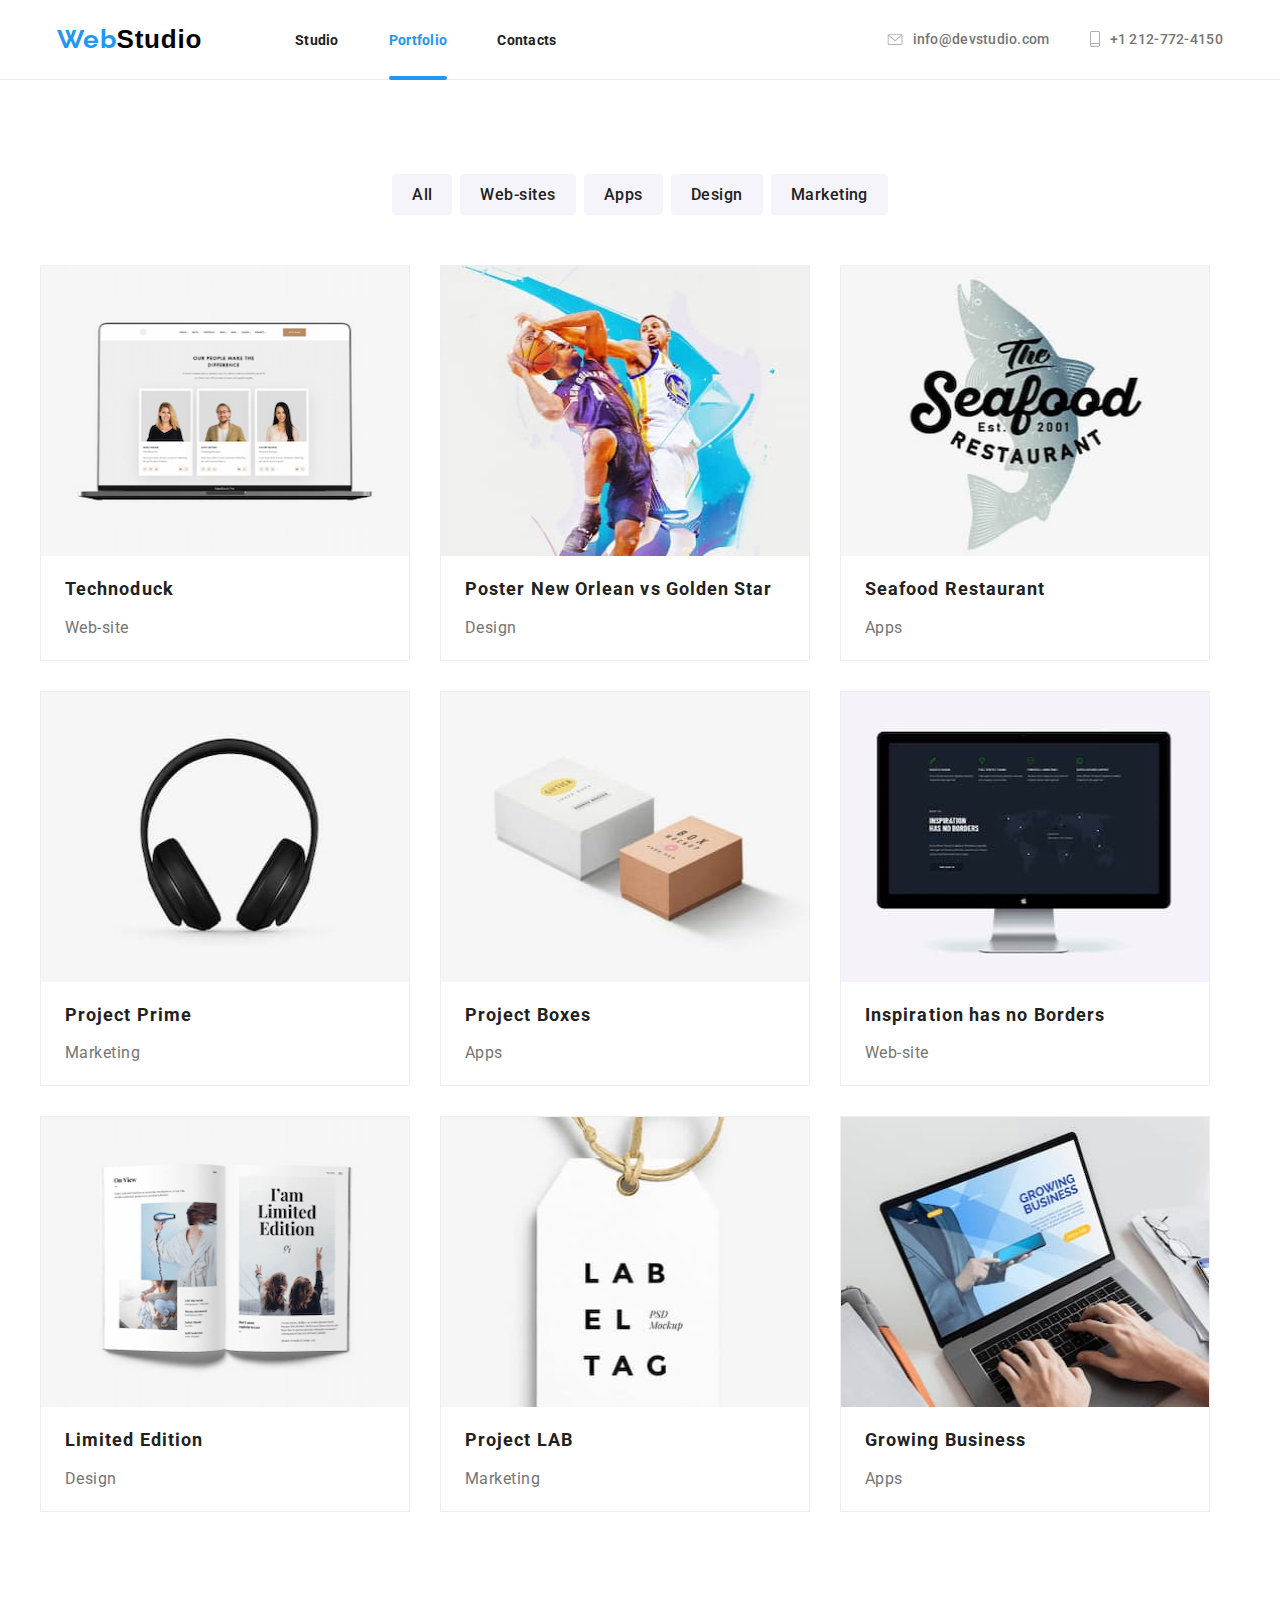
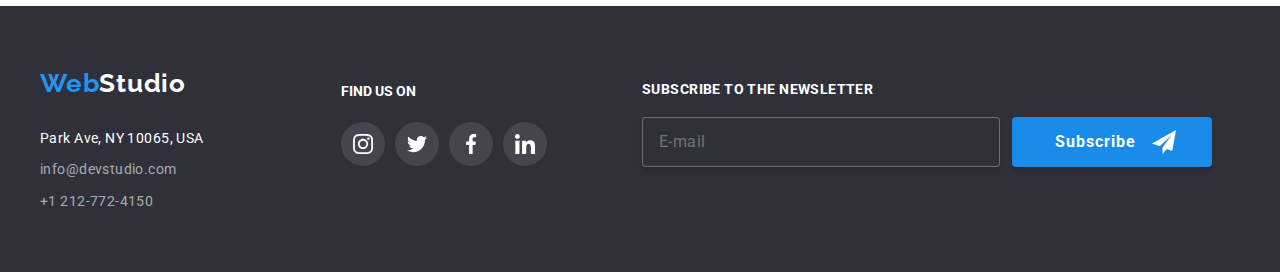
==== portfolio.html @ 866f5d91 "mobile menu js" ====
<!DOCTYPE html>
<html lang="en">
  <head>
    <meta charset="UTF-8" />
    <meta
      name="portfolio"
      content="WebStudio for business, initial-scale=1.0"/>
    <title>Portfolio</title>
    <link
      rel="stylesheet"
      href="https://cdnjs.cloudflare.com/ajax/libs/modern-normalize/1.0.0/modern-normalize.min.css"/>
    <link rel="stylesheet" href="css/styles.css" />
    <link rel="preconnect" href="https://fonts.googleapis.com" />
    <link rel="preconnect" href="https://fonts.gstatic.com" crossorigin />
    <link
      href="https://fonts.googleapis.com/css2?family=Raleway:wght@700&family=Roboto:wght@400;500;700;900&display=swap"
      rel="stylesheet"/>
    <link rel="stylesheet" href="css/reset.css" />
    <link rel="stylesheet" href="css/styles.css" />
  </head>
  <body>
    <header>
      <div class="global-header">
        <div class="first-part-header">
          <div class="logo">
            <a href="index.html"
              ><span class="first-word">Web</span
              ><span class="second-word">Studio</span></a>
          </div>
          <nav class="top-navigation">
            <ul class="menu-nav">
              <li class="nav-item">
                <a href="index.html" class="nav-link">Studio</a>
              </li>
              <li class="nav-item">
                <a href="portfolio.html" class="nav-link current">Portfolio</a>
              </li>
              <li class="nav-item">
                <a href="contacts.html" class="nav-link">Contacts</a>
              </li>
            </ul>
          </nav>
        </div>

        <div class="nav-contact">
          <div class="nav-contact-email">
            <svg width="16" height="12">
              <use href="./images/symbol-defs.svg#icon-envelope"></use>
            </svg>
            <a href="emailto:info@devstudio.com">info@devstudio.com</a>
          </div>
          <div class="nav-contact-phone">
            <svg width="10" height="16">
              <use href="./images/symbol-defs.svg#icon-smartphone"></use>
            </svg>
            <a href="tel:+1212-772-4150">+1 212-772-4150</a>
          </div>
        </div>
      </div>
    </header>
    <main>
      <div class="product-container">
        <div class="nav-product">
          <ul class="product-cards">
            <li><button class="button" type="button">All</button></li>
            <li><button class="button" type="button">Web-sites</button></li>
            <li><button class="button" type="button">Apps</button></li>
            <li><button class="button" type="button">Design</button></li>
            <li><button class="button" type="button">Marketing</button></li>
          </ul>
        </div>
        <div class="card-container">
          <ul class="card-section">
            <div class="item-section">
              <li class="box-card">
                <div class="overlay-img">
                  <img
                    src="./images/Technoduck.jpg"
                    alt="Technoduck"
                    width="370"
                    height="290"
                  />
                  <div class="overlay-text">
                    <p>
                      Technoduck is a state-of-the-art coronavirus distribution
                      platform. Companies use this platform for digital
                      espionage and attacks on competitors' secure servers.
                    </p>
                  </div>
                </div>
                <div class="item-footer">
                  <h3>Technoduck</h3>
                  <span>Web-site</span>
                </div>
              </li>
            </div>
            <div class="item-section">
              <li class="box-card">
                <div class="overlay-img">
                  <img
                    src="./images/Poster-New-Orlean-vs-Golden-Star.jpg"
                    alt="Poster New Orlean vs Golden Star"
                    width="370"
                    height="290"
                  />
                  <div class="overlay-text">
                    <p>
                      A trecut întâi o boare Pe deasupra viilor, Şi-a furat de
                      prin ponoare Puful păpădiilor.
                    </p>
                  </div>
                </div>
                <div class="item-footer">
                  <h3>Poster New Orlean vs Golden Star</h3>
                  <span>Design</span>
                </div>
              </li>
            </div>
            <div class="item-section">
              <li class="box-card">
                <div class="overlay-img">
                  <img
                    src="./images/Seafood-Restaurant.jpg"
                    alt="Seafood Restaurant"
                    width="370"
                    height="290"
                  />
                  <div class="overlay-text">
                    <p>
                      Cu acorduri lungi de liră I-au răspuns fâneţele. Toate
                      florile şoptiră, Întorcându-şi feţele.
                    </p>
                  </div>
                </div>
                <div class="item-footer">
                  <h3>Seafood Restaurant</h3>
                  <span>Apps</span>
                </div>
              </li>
            </div>
            <div class="item-section">
              <li class="box-card">
                <div class="overlay-img">
                  <img
                    src="./images/Project-Prime.jpg"
                    alt="Project Prime"
                    width="370"
                    height="290"
                  />
                  <div class="overlay-text">
                    <p>
                      Un salcâm privi spre munte Mândru ca o flamură. Solzii
                      frunzelor mărunte S-au zburlit pe-o ramură.
                    </p>
                  </div>
                </div>
                <div class="item-footer">
                  <h3>Project Prime</h3>
                  <span>Marketing</span>
                </div>
              </li>
            </div>
            <div class="item-section">
              <li class="box-card">
                <div class="overlay-img">
                  <img
                    src="./images/Project-Boxes.jpg"
                    alt="Project Boxes"
                    width="370"
                    height="290"
                  />
                  <div class="overlay-text">
                    <p>
                      Mai târziu, o coţofană Fără ocupaţie A adus o veste-n
                      goană Şi-a făcut senzaţie:
                    </p>
                  </div>
                </div>
                <div class="item-footer">
                  <h3>Project Boxes</h3>
                  <span>Apps</span>
                </div>
              </li>
            </div>
            <div class="item-section">
              <li class="box-card">
                <div class="overlay-img">
                  <img
                    src="./images/Inspiration-has-no-Borders.jpg"
                    alt="Inspiration has no Borders"
                    width="370"
                    height="290"
                  />
                  <div class="overlay-text">
                    <p>
                      Cică-n munte, la povarnă, Plopii şi răsurile Spun că
                      vine-un vânt de iarnă Răscolind pădurile.
                    </p>
                  </div>
                </div>
                <div class="item-footer">
                  <h3>Inspiration has no Borders</h3>
                  <span>Web-site</span>
                </div>
              </li>
            </div>
            <div class="item-section">
              <li class="box-card">
                <div class="overlay-img">
                  <img
                    src="./images/Limited-Edition.jpg"
                    alt="Limited Edition"
                    width="370"
                    height="290"
                  />
                  <div class="overlay-text">
                    <p>
                      Şi-auzind din depărtare Vocea lui tiranică, Toţi ciulinii
                      pe cărare Fug cuprinşi de panică…
                    </p>
                  </div>
                </div>
                <div class="item-footer">
                  <h3>Limited Edition</h3>
                  <span>Design</span>
                </div>
              </li>
            </div>
            <div class="item-section">
              <li class="box-card">
                <div class="overlay-img">
                  <img
                    src="./images/Project-LAB.jpg"
                    alt="Project LAB"
                    width="370"
                    height="290"
                  />
                  <div class="overlay-text">
                    <p>
                      Zvonul prin livezi coboară. Colo jos, pe mlaştină.
                      S-a-ntâlnit un pui de cioară C-un bâtlan de baştină.
                    </p>
                  </div>
                </div>
                <div class="item-footer">
                  <h3>Project LAB</h3>
                  <span>Marketing</span>
                </div>
              </li>
            </div>
            <div class="item-section">
              <li class="box-card">
                <div class="overlay-img">
                  <img
                    src="./images/Growing-Business.jpg"
                    alt="Growing Business"
                    width="370"
                    height="290"
                  />
                  <div class="overlay-text">
                    <p>
                      Şi din treacăt îi aruncă Altă veste stranie, C-au pornit-o
                      peste luncă Frunzele-n bejanie!
                    </p>
                  </div>
                </div>
                <div class="item-footer">
                  <h3>Growing Business</h3>
                  <span>Apps</span>
                </div>
              </li>
            </div>
          </ul>
        </div>
      </div>
    </main>
    <footer>
      <div class="global-footer">
        <div class="footer">
          <a href="index.html"
            ><span class="first-word">Web</span
            ><span class="third-word">Studio</span></a
          >
          <address>
            <p class="phisical-address">Park Ave, NY 10065, USA</p>
            <p>info@devstudio.com</p>
            <p>+1 212-772-4150</p>
          </address>
        </div>
        <div class="find-us-on-container">
          <h3>Find us on</h3>
          <ul class="social-media">
            <li class="social-media-icon">
              <svg
                width="20px"
                height="20px"
                fill="#AFB1B8"
                style="fill: #ffffff"
              >
                <use href="./images/symbol-defs.svg#icon-instagram"></use>
              </svg>
            </li>
            <li class="social-media-icon">
              <svg
                width="20px"
                height="20px"
                fill="#AFB1B8"
                style="fill: #ffffff"
              >
                <use href="./images/symbol-defs.svg#icon-twitter"></use>
              </svg>
            </li>
            <li class="social-media-icon">
              <svg
                width="20px"
                height="20px"
                fill="#AFB1B8"
                style="fill: #ffffff"
              >
                <use href="./images/symbol-defs.svg#icon-facebook"></use>
              </svg>
            </li>
            <li class="social-media-icon">
              <svg
                width="20px"
                height="20px"
                fill="#AFB1B8"
                style="fill: #ffffff"
              >
                <use href="./images/symbol-defs.svg#icon-linkedin"></use>
              </svg>
            </li>
          </ul>
        </div>
        <div class="subscribe-container">
          <form action="" method="get" autocomplete="off">
            <legend>Subscribe to the newsletter</legend>
            <div class="email-and-button">
              <input
              type="email"
              name="email"
              placeholder="E-mail"
              id="email"
              pattern="[a-z0-9._%+\-]+@[a-z0-9.\-]+\.[a-z]{2,}$"
              required
              />
              <button class="subscribe-btn" type="submit">Subscribe</button
                ><svg width="24px" height="24px">
                  <use href="./images/symbol-defs.svg#icon-icon-send"></use>
                </svg>
              </button>
            </div>

        </div>
      </div>
    </footer>
    <script src="./js/modal.js"></script>
    <script src="js/mobile-menu.js"></script>
  </body>
</html>
---- css/styles.css ----
:root {
  --text1-font-family: "Raleway", sans-serif;
  --text2-font-family: "Roboto", sans-serif;
  --text3-font-family: "Oleo Script", sans-serif;
  --title-color: #212121;
  --subtitle-color: #212121;
  --text-hover-focus-color: #2196f3;
  --button-color: #212121;
  --button-hover-color: #ffffff;
  --button-background-color: #f5f4fa;
  --paragraph-color: #757575;
  --title-footer-background-color: #2f303a;
  --address-color: #ffffff99;
  --background-color-white: #ffffff;
  --title-button-hover-color: #188ce8;
  --grey-collor: #757575;
}

/*general*/

body {
  font-family: sans-serif;
  font-family: var(--text2-font-family);
  background-color: var(--background-color-white);
  font-style: normal;
  width: 100vw;
}

* {
  box-sizing: border-box;
}

ul {
  list-style-type: none;
}

a {
  text-decoration: none;
}

button {
  font-family: inherit;
}

/*title section*/

h1 {
  font-family: var(--text1-font-family);
  font-weight: 900;
  font-size: 44px;
  line-height: 60px;
  letter-spacing: 0.06em;
  color: var(--background-color-white);
  padding-top: 199px;
  margin-top: 0;
  margin-bottom: 30px;
}

.title-section {
  text-align: center;
  height: 600px;
  top: 80px;
  background-color: var(--title-footer-background-color);
  background-image: linear-gradient(rgba(0, 0, 0, 0.5), rgba(0, 0, 0, 0.5)),
    url("../images/bg-h1-image.jpg");
  background-repeat: no-repeat;
  width: 100%;
  background-size: cover;
}

header {
  border-bottom: 1px solid #ececec;
}

/*logo*/

.first-word {
  font-family: var(--text1-font-family);
  color: #2196f3;
  font-size: 26px;
  font-weight: 700;
  line-height: 1.337em;
  letter-spacing: 0.03em;
  height: 31px;
  top: 24px;
}

.second-word {
  font-family: var(--text3-font-family);
  color: #000000;
  font-size: 26px;
  font-weight: 400;
  font-weight: bold;
  line-height: 1.337em;
  letter-spacing: 0.03em;
  height: 31px;
  top: 24px;
}

.third-word {
  font-family: var(--text1-font-family);
  color: #ffffff;
  font-size: 26px;
  font-weight: 700;
  line-height: 1.337em;
  letter-spacing: 0.03em;
}

.logo :focus {
  color: var(--text-hover-focus-color);
}

.logo :hover {
  color: var(--text-hover-focus-color);
  transition: 250ms cubic-bezier(0.4, 0, 0.2, 1);
}

/*navigation bar*/

.global-header {
  display: flex;
  flex-direction: row;
  justify-content: center;
  align-items: center;
  width: 1200px;
}

header {
  width: 100vw;
  display: flex;
  justify-content: center;
  height: 80px;
}

.first-part-header {
  display: flex;
  flex-direction: row;
  justify-content: flex-start;
  align-items: center;
  padding-top: 32px;
  padding-bottom: 32px;
}


.menu-nav {
  display: flex;
  flex-direction: row;
  padding-left: 93px;
  padding-right: 330px;
}

.menu-nav :nth-child(2) {
  padding-left: 50px;
  padding-right: 50px;
}

.nav-contact {
  display: flex;
  flex-direction: row;
  align-items: center;
  justify-content: flex-end;
}

.nav-contact-email {
  display: flex;
  align-items: center;
  gap: 10px;
  padding-right: 40px;
}

.nav-contact-phone {
  display: flex;
  align-items: center;
  gap: 10px;
}

.nav-item {
  position: relative;
}

.nav-link {
  font-family: var(--text2-font-family);
  font-weight: 500;
  font-size: 14px;
  color: var(--subtitle-color);
  line-height: 1.328em;
  letter-spacing: 0.02em;
  font-weight: bold;
  position: relative;
}

.nav-link::after {
  content: "";
  height: 4px;
  width: 100%;
  background-color: var(--text-hover-focus-color);
  border-radius: 2px;
  position: absolute;
  left: 0;
  bottom: -32px;
  opacity: 0;
}

.nav-link:hover::after {
  transition: 250ms, cubic-bezier(0.4, 0, 0.2, 1);
  opacity: 1;
}

.nav-link:focus::after {
  transition: 250ms, cubic-bezier(0.4, 0, 0.2, 1);
  opacity: 1;
}

.current {
  color: var(--text-hover-focus-color);
}

.current::after {
  content: "";
  height: 4px;
  width: 100%;
  background-color: var(--text-hover-focus-color);
  border-radius: 2px;
  position: absolute;
  left: 0;
  bottom: -32px;
  opacity: 1;
}

a:hover {
  color: var(--text-hover-focus-color);
  transition: 250ms cubic-bezier(0.4, 0, 0.2, 1);
}

a:focus {
  color: var(--text-hover-focus-color);
  transition: 250ms cubic-bezier(0.4, 0, 0.2, 1);
}

.nav-contact a {
  font-family: var(--text2-font-family);
  font-size: 14px;
  font-weight: 500;
  color: var(--paragraph-color);
  line-height: 1.36em;
  letter-spacing: 0.02em;
}

.nav-contact-email svg {
  fill: #afb1b8;
}

.nav-contact-phone svg {
  fill: #afb1b8;
}

.nav-contact-email:hover svg {
  fill: var(--text-hover-focus-color);
  transition: 250ms cubic-bezier(0.4, 0, 0.2, 1);
}

.nav-contact-email:hover a {
  color: var(--text-hover-focus-color);
  transition: 250ms cubic-bezier(0.4, 0, 0.2, 1);
}

.nav-contact-phone:hover svg {
  fill: var(--text-hover-focus-color);
  transition: 250ms cubic-bezier(0.4, 0, 0.2, 1);
}

.nav-contact-phone:hover a {
  color: var(--text-hover-focus-color);
  transition: 250ms cubic-bezier(0.4, 0, 0.2, 1);
}

/*strong-points*/

.icon-box {
  display: flex;
  justify-content: center;
  align-items: center;
  width: 270px;
  height: 120px;
  border-radius: 4px;
  background-color: var(--button-background-color);
}

.strong-points-container {
  display: flex;
  margin: auto;
  width: 1170px;
  padding-top: 94px;
  gap: 30px;
  padding-left: 0;
  margin-top: 0;
  margin-bottom: 0;
}

.strong-points h3 {
  font-family: var(--text2-font-family);
  font-weight: 700;
  font-size: 14px;
  letter-spacing: 0.03em;
  color: var(--subtitle-color);
  line-height: 1.429em;
  padding-top: 30px;
  padding-bottom: 10px;
}

.strong-points p {
  font-family: var(--text2-font-family);
  font-weight: 400;
  font-size: 14px;
  letter-spacing: 0.03em;
  color: var(--paragraph-color);
  line-height: 1.429em;
}

h2 {
  font-family: var(--text2-font-family);
  font-weight: 700;
  font-size: 36px;
  letter-spacing: 0.03em;
  color: var(--subtitle-color);
  line-height: 1.337em;
}

/* what-we-do*/

.what-we-do {
  padding-top: 94px;
  padding-bottom: 94px;
}

.what-we-do h2 {
  text-align: center;
  margin: 0;
  padding-bottom: 50px;
}

.what-we-do-container {
  display: flex;
  justify-content: center;
  width: 1170px;
  margin: auto;
  margin-top: 0;
  gap: 30px;
  padding-left: 0;
  position: relative;
}

.what-we-do-container img {
  position: relative;
  z-index: 1;
}

.what-we-do-footer {
  font-family: var(--text2-font-family);
  font-weight: 700;
  font-size: 14px;
  line-height: 16, 41px;
  letter-spacing: 3%;
  width: 370px;
  height: 70px;
  display: flex;
  justify-content: center;
  align-items: center;
  color: var(--background-color-white);
  background: linear-gradient(rgba(0, 0, 0, 0.5), rgba(0, 0, 0, 0.5));
  opacity: 0, 8;
  z-index: 2;
  position: absolute;
  top: 220px;
}

/*our-team*/

.our-team {
  background-color: var(--button-background-color);
  padding-top: 94px;
}

.our-team h2 {
  display: flex;
  justify-content: center;
  margin: 0;
}

.team-comp {
  display: flex;
  justify-content: center;
  width: 1170px;
  margin: auto;
  gap: 30px;
  padding-top: 50px;
  padding-bottom: 94px;
  padding-left: 0;
  margin-top: 0;
  margin-bottom: 0;
}

.card {
  box-shadow: 0px 2px 1px 0px rgba(0, 0, 0, 0.2),
    0px 1px 1px 0px rgba(0, 0, 0, 0.14), 0px 1px 3px 0px rgba(0, 0, 0, 0.12);
  background-color: var(--background-color-white);
  border-radius: 0px 0px 4px 4px;
  width: 270px;
  height: 428px;
}

.card-footer {
  display: flex;
  flex-direction: column;
  text-align: center;
}

.our-team h3 {
  font-family: var(--text2-font-family);
  font-weight: 500;
  font-size: 16px;
  letter-spacing: 0.03em;
  color: var(--subtitle-color);
  line-height: 1.36em;
  padding-top: 30px;
}

.our-team span {
  font-family: var(--text2-font-family);
  font-weight: 400;
  font-size: 16px;
  letter-spacing: 0.03em;
  color: var(--paragraph-color);
  line-height: 1.361em;
  padding-top: 10px;
  padding-bottom: 16px;
}

/*social media section*/

.social-media-icon-team {
  display: flex;
  flex-wrap: wrap;
  justify-content: center;
  height: 44px;
  gap: 10px;
}

.social-media-icon-card {
  display: flex;
  justify-content: center;
  align-items: center;
  background-color: var(--background-color-white);
  width: 44px;
  height: 44px;
  border-radius: 50%;
}

.social-media-icon-card svg {
  fill: #afb1b8;
}

.social-media-icon-card:hover {
  background-color: var(--text-hover-focus-color);
  border-radius: 50%;
  transition: 250ms cubic-bezier(0.4, 0, 0.2, 1);
}

.social-media-icon-card:hover svg {
  fill: var(--background-color-white);
  transition: 250ms cubic-bezier(0.4, 0, 0.2, 1);
}

/*regular customers*/

.regular-customers {
  padding: 94px;
}

.regular-customers h2 {
  display: flex;
  justify-content: center;
  padding-bottom: 50px;
}

.customers {
  display: flex;
  justify-content: center;
  gap: 30px;
}

.customers-logo {
  display: flex;
  justify-content: center;
  align-items: center;
  border: 1px solid #afb1b8;
  border-radius: 4px;
  width: 170px;
  height: 92px;
}

.customers-logo svg {
  fill: #afb1b8;
}

.customers-logo:hover svg {
  fill: var(--text-hover-focus-color);
  border: none;
  transition: 250ms cubic-bezier(0.4, 0, 0.2, 1);
}

.customers :hover {
  border: 1px solid var(--text-hover-focus-color);
  transition: 250ms cubic-bezier(0.4, 0, 0.2, 1);
}

/*buttons*/

.title-section .button {
  font-family: var(--text2-font-family);
  font-weight: 700;
  font-size: 16px;
  letter-spacing: 0.06em;
  line-height: 1.367em;
  border: none;
  border-radius: 4px;
  cursor: pointer;
  color: var(--background-color-white);
  background-color: var(--text-hover-focus-color);
  width: 200px;
  height: 50px;
}

.title-section .button:hover {
  background-color: var(--title-button-hover-color);
  color: #ffffff;
  transition: 250ms cubic-bezier(0.4, 0, 0.2, 1);
}

.nav-product button {
  font-family: var(--text2-font-family);
  cursor: pointer;
  font-weight: 500;
  font-size: 16px;
  letter-spacing: 0.03em;
  line-height: 1.332em;
  color: var(--button-color);
  background-color: var(--button-background-color);
  border: none;
  border-radius: 4px;
  padding-inline: 20px;
  padding-block: 10px;
}

.button:hover {
  color: var(--button-hover-color);
  background-color: var(--text-hover-focus-color);
  transition: 250ms cubic-bezier(0.4, 0, 0.2, 1);
}

.nav-product :focus {
  color: #ffffff;
  background-color: var(--text-hover-focus-color);
  transition: 250ms cubic-bezier(0.4, 0, 0.2, 1);
}

/*card section*/

.product-container {
  width: 100vw;
  padding-top: 94px;
}

.nav-product {
  display: flex;
  justify-content: center;
  width: 100vw;
  padding-bottom: 50px;
}

.product-cards {
  display: flex;
  justify-content: center;
  align-items: center;
  gap: 8px;
  width: 1200px;
}

.card-section {
  display: flex;
  flex-wrap: wrap;
  align-content: space-between;
  width: 1200px;
  gap: 30px;
  padding-bottom: 94px;
}

.box-card {
  flex-basis: calc((100% - 60px) / 3);
  border: 1px solid #eee;
  background-color: var(--background-color-white);
  width: 370px;
  cursor: pointer;
}

.overlay-img {
  position: relative;
  overflow: hidden;
}

.overlay-text {
  position: absolute;
  top: 0;
  left: 0;
  width: 100%;
  height: 100%;
  color: var(--background-color-white);
  background-color: #2196f3e5;
  transform: translatey(100%);
  transition: transform 250ms ease-in-out;
}

.overlay-img:hover .overlay-text {
  transform: translateY(0);
  transition: 250ms cubic-bezier(0.4, 0, 0.2, 1);
}

.overlay-text p {
  font-family: var(--text2-font-family);
  size: 18px;
  font-weight: 400;
  line-height: 28px;
  letter-spacing: 3%;
  display: flex;
  padding-left: 24px;
  padding-right: 50px;
  padding-top: 63px;
  padding-bottom: 91px;
}

.item-section:hover li {
  box-shadow: 1px 4px 6px 0px rgba(0, 0, 0, 0.16),
    0px 4px 4px 0px rgba(0, 0, 0, 0.6), 0px 1px 1px 0px rgba(0, 0, 0, 0.12);
  transition: 250ms cubic-bezier(0.4, 0, 0.2, 1);
}

.item-footer {
  display: flex;
  flex-direction: column;
  justify-content: space-evenly;
  padding: 20px;
  padding-left: 24px;
}

.card-container {
  width: 100vw;
  display: flex;
  justify-content: center;
}

.card-section {
  background-color: var(--background-color-white);
}

.card-section h3 {
  font-family: var(--text2-font-family);
  color: var(--subtitle-color);
  font-weight: 700;
  font-size: 18px;
  line-height: 1.419em;
  letter-spacing: 0.06em;
  padding-bottom: 15px;
}

.card-section span {
  font-family: var(--text2-font-family);
  color: var(--paragraph-color);
  font-weight: 400;
  font-size: 16px;
  line-height: 1.434em;
  letter-spacing: 0.03em;
}

/*footer section*/

footer {
  display: flex;
  width: 100vw;
  background-color: var(--title-footer-background-color);
  justify-content: center;
}

.global-footer {
  display: flex;
  width: 1200px;
  font-family: var(--text2-font-family);
  font-weight: 400;
  padding-top: 60px;
  padding-bottom: 60px;
}

.global-footer a :hover,
:focus {
  color: var(--text-hover-focus-color);
  transition: 250ms cubic-bezier(0.4, 0, 0.2, 1);
}

address {
  font-style: normal;
}

.global-footer .phisical-address {
  font-family: var(--text2-font-family);
  font-weight: 400;
  font-size: 14px;
  color: var(--background-color-white);
  line-height: 1.399em;
  letter-spacing: 0.03em;
  padding-top: 28px;
  width: 231px;
}

.global-footer p {
  font-family: var(--text2-font-family);
  font-weight: 400;
  font-size: 14px;
  color: var(--address-color);
  line-height: 1.41em;
  letter-spacing: 0.03em;
  padding-top: 12px;
}

.find-us-on-container {
  display: block;
  width: 206px;
  padding-top: 15px;
  padding-left: 70px;
}

.find-us-on-container h3 {
  font-family: var(--text2-font-family);
  font-weight: 700;
  font-size: 14px;
  text-transform: uppercase;
  color: var(--background-color-white);
  padding-bottom: 20px;
}

.social-media {
  display: flex;
  flex-wrap: wrap;
  justify-content: center;
  width: 206px;
  height: 44px;
  gap: 10px;
}

.social-media-icon {
  display: flex;
  justify-content: center;
  align-items: center;
  background-color: #ffffff1a;
  width: 44px;
  height: 44px;
  border-radius: 50%;
}

.social-media-icon:hover {
  background-color: var(--text-hover-focus-color);
  fill: var(--background-color-white);
  border-radius: 50%;
  transition: 250ms cubic-bezier(0.4, 0, 0.2, 1);
}

.subscribe-container {
  display: flex;
  width: 570px;
  gap: 12px;
  padding-left: 165px;
  padding-top: 15px;
}

.subscribe-container legend {
  color: var(--background-color-white);
  font-family: var(--text2-font-family);
  font-size: 14px;
  font-weight: 700;
  line-height: 16px;
  letter-spacing: 0.03em;
  text-transform: uppercase;
  padding-bottom: 20px;
}

.email-and-button {
  display: flex;
  gap: 12px;
  align-items: center;
}

.email-and-button input {
  background-color:var(--title-footer-background-color);
  border: 1px solid #FFFFFF4D;
  box-shadow: 0px 4px 4px 0px #00000026;
  border-radius: 4px;
  padding: 15px 16px;
  color: var(--background-color-white);
  display: flex;
  height: 50px;
  flex-grow: 1;
  width: 358px;
  transition: border-color var(--text-hover-focus-color);
}

.email-and-button input:focus {
  
  outline-color: var(--text-hover-focus-color);
  color: var(--address-color);
}

.email-and-button input::placeholder {
  font-size: 16px;
  line-height: 1.25;
  letter-spacing: 0.03em;
  text-align: left;
  font-weight: 400;
}

.subscribe-btn {
  display: flex;
  align-items: center;
  color: var(--background-color-white);
  background-color: var(--title-button-hover-color);
  width: 200px;
  height: 50px;
  border-radius: 4px;
  border-style: none;
  font-family: var(--text2-font-family);
  font-size: 16px;
  font-weight: 700;
  line-height: 30px;
  letter-spacing: 0.96px;
  cursor: pointer;
  line-height: 1.87;
  box-shadow: 0px 4px 4px 0px #00000026;
  padding: 10px 28px 10px 43px;
  transition: var(--text-hover-focus-color);
}

.subscribe.btn button:hover,
.subscribe.btn button:focus {
  background-color: var(--title-button-hover-color);
}

.email-and-button svg {
  position: absolute;
  margin-left: 510px;
}

/* modalul*/

.is-hidden {
  visibility: hidden;
  opacity: 0;
  pointer-events: none;
}

.modal {
  position: fixed;
  width: 100vw;
  height: 100vh;
  top: 0;
  left: 0;
  display: flex;
  justify-content: center;
  align-items: center;
  background: rgba(0, 0, 0, 0.2);
  transition: opacity 500ms cubic-bezier(0.4, 0, 0.2, 1),
  transform 500ms cubic-bezier(0.4, 0, 0.2, 1);
}

.modal-content {
  position: relative;
  display: flex;
  flex-direction: column;
  justify-content: center;
  align-items: center;
  background-color: var(--background-color-white);
  width: 528px;
  height: 581px;
  padding: 40px;
  border: 1px solid #21212133;
  border-radius: 4px;
  box-shadow: 0, 2, 1, 0 rgba(0, 0, 0, 0.2)0, 1, 1, 0 rgba(0, 0, 0, 0.14)0, 1, 3, 0rgba(0, 0, 0, 0.12);
  transition: opacity 250ms cubic-bezier(0.4, 0, 0.2, 1);
}

.close-btn {
  color: rgba(0, 0, 0, 1);
  background-color: var(--background-color-white);
  border: 1px solid rgba(0, 0, 0, 0.1);
  border-radius: 50%;
  width: 30px;
  height: 30px;
  position: absolute;
  top: 8px;
  right: 8px;
  padding-top: 6px;
  padding-left: 4px;
  font-size: 18px;
  transition: transform 500ms cubic-bezier(0.4, 0, 0.2, 1);
}

.close-btn:active,
.close-btn:focus,
.close-btn:hover {
  fill: var(--text-hover-focus-color);
  cursor: pointer;
}

.modal-title {
  text-align: center;
  font-family: var(--text2-font-family);
  font-weight: 700px;
  font-size: 20px;
  letter-spacing: 0.03;
  line-height: 23.44px;
  color: var(--subtitle-color);
  margin-bottom: 12px;
}

.form-label {
  font-family: var(--text2-font-family);
  font-weight: 400;
  font-size: 12px;
  color: var(--paragraph-color);
  line-height: 14.06px;
  letter-spacing: 0.01;
  position: relative;
  display: block;
  text-align: left;
  width: 448px;
  margin-bottom: 10px;
}

.form-label input {
  display: block;
  width: 100%;
  border-radius: 4px;
  border: 1px solid #21212133;
  margin-top: 4px;
  height: 40px;
  padding-left: 42px;
}

.form-label input:focus {
  color: var(--subtitle-color);
  outline-color: var(--text-hover-focus-color);
}

.form-label input:focus + svg {
  fill: #2196f3;
}

.form-label svg {
  position: absolute;
  margin-left: 12px;
  margin-top: -30px;
  fill: var(--button-color);
}

textarea {
  width: 100%;
  height: 120px;
  border: 1px solid #21212133;
  border-radius: 4px;
  padding: 12px 16px;
  margin-top: 4px;
  overflow: hidden;
}

textarea::placeholder {
  font-family: var(--text2-font-family);
  font-weight: 400;
  font-size: 14px;
  line-height: 16.41;
  letter-spacing: 0.01;
  color: #75757580;
}

textarea:focus {
  outline-color: var(--text-hover-focus-color);
  color: var(--subtitle-color);
}

.checkbox {
  width: 419px;
  height: 24px;
  position: relative;
}

.checkbox span {
  font-family: var(--text2-font-family);
  font-size: 14px;
  font-weight: 400;
  line-height: 24px;
  letter-spacing: 0.03;
  color: #757575;
  text-align: center;
}

.checkbox span a {
  color: var(--text-hover-focus-color);
  text-decoration-line: underline;
}

.checkbox svg {
  position: absolute;
  margin-top: -20px;
  margin-left: -2px
}

.checkbox input {
  opacity: 0;
}

.checkbox svg .checked {
  opacity: 0;
}

.checkbox input:checked+svg .checked {
  opacity: 1;
  fill: var(--text-hover-focus-color);
}

.submit-btn {
  display: block;
  width: 200px;
  height: 50px;
  background-color: var(--text-hover-focus-color);
  border: none;
  border-radius: 4px;
  color: var(--background-color-white);
  font-weight: 700;
  line-height: 1.875;
  letter-spacing: 0.96px;
  cursor: pointer;
  text-align: center;
  transition: 250ms cubic-bezier(0.4, 0, 0.2, 1), box-shadow 250ms cubic-bezier(0.4, 0, 0.2, 1);
  margin-top: 30px;
}

.submit-btn:hover,
.submit-btn:focus {
  background-color: #188CE8;
  box-shadow: 0px 4px 4px 0px rgba(0, 0, 0, 0.15);
}

/* tablet*/

@media screen and (min-width:768px) {

}

/* mobile */

@media screen and (min-width:428px){

}

/* desktop */

@media screen and (min-width:1158px){

}
---- css/styles.css ----
:root {
  --text1-font-family: "Raleway", sans-serif;
  --text2-font-family: "Roboto", sans-serif;
  --text3-font-family: "Oleo Script", sans-serif;
  --title-color: #212121;
  --subtitle-color: #212121;
  --text-hover-focus-color: #2196f3;
  --button-color: #212121;
  --button-hover-color: #ffffff;
  --button-background-color: #f5f4fa;
  --paragraph-color: #757575;
  --title-footer-background-color: #2f303a;
  --address-color: #ffffff99;
  --background-color-white: #ffffff;
  --title-button-hover-color: #188ce8;
  --grey-collor: #757575;
}

/*general*/

body {
  font-family: sans-serif;
  font-family: var(--text2-font-family);
  background-color: var(--background-color-white);
  font-style: normal;
  width: 100vw;
}

* {
  box-sizing: border-box;
}

ul {
  list-style-type: none;
}

a {
  text-decoration: none;
}

button {
  font-family: inherit;
}

/*title section*/

h1 {
  font-family: var(--text1-font-family);
  font-weight: 900;
  font-size: 44px;
  line-height: 60px;
  letter-spacing: 0.06em;
  color: var(--background-color-white);
  padding-top: 199px;
  margin-top: 0;
  margin-bottom: 30px;
}

.title-section {
  text-align: center;
  height: 600px;
  top: 80px;
  background-color: var(--title-footer-background-color);
  background-image: linear-gradient(rgba(0, 0, 0, 0.5), rgba(0, 0, 0, 0.5)),
    url("../images/bg-h1-image.jpg");
  background-repeat: no-repeat;
  width: 100%;
  background-size: cover;
}

header {
  border-bottom: 1px solid #ececec;
}

/*logo*/

.first-word {
  font-family: var(--text1-font-family);
  color: #2196f3;
  font-size: 26px;
  font-weight: 700;
  line-height: 1.337em;
  letter-spacing: 0.03em;
  height: 31px;
  top: 24px;
}

.second-word {
  font-family: var(--text3-font-family);
  color: #000000;
  font-size: 26px;
  font-weight: 400;
  font-weight: bold;
  line-height: 1.337em;
  letter-spacing: 0.03em;
  height: 31px;
  top: 24px;
}

.third-word {
  font-family: var(--text1-font-family);
  color: #ffffff;
  font-size: 26px;
  font-weight: 700;
  line-height: 1.337em;
  letter-spacing: 0.03em;
}

.logo :focus {
  color: var(--text-hover-focus-color);
}

.logo :hover {
  color: var(--text-hover-focus-color);
  transition: 250ms cubic-bezier(0.4, 0, 0.2, 1);
}

/*navigation bar*/

.global-header {
  display: flex;
  flex-direction: row;
  justify-content: center;
  align-items: center;
  width: 1200px;
}

header {
  width: 100vw;
  display: flex;
  justify-content: center;
  height: 80px;
}

.first-part-header {
  display: flex;
  flex-direction: row;
  justify-content: flex-start;
  align-items: center;
  padding-top: 32px;
  padding-bottom: 32px;
}


.menu-nav {
  display: flex;
  flex-direction: row;
  padding-left: 93px;
  padding-right: 330px;
}

.menu-nav :nth-child(2) {
  padding-left: 50px;
  padding-right: 50px;
}

.nav-contact {
  display: flex;
  flex-direction: row;
  align-items: center;
  justify-content: flex-end;
}

.nav-contact-email {
  display: flex;
  align-items: center;
  gap: 10px;
  padding-right: 40px;
}

.nav-contact-phone {
  display: flex;
  align-items: center;
  gap: 10px;
}

.nav-item {
  position: relative;
}

.nav-link {
  font-family: var(--text2-font-family);
  font-weight: 500;
  font-size: 14px;
  color: var(--subtitle-color);
  line-height: 1.328em;
  letter-spacing: 0.02em;
  font-weight: bold;
  position: relative;
}

.nav-link::after {
  content: "";
  height: 4px;
  width: 100%;
  background-color: var(--text-hover-focus-color);
  border-radius: 2px;
  position: absolute;
  left: 0;
  bottom: -32px;
  opacity: 0;
}

.nav-link:hover::after {
  transition: 250ms, cubic-bezier(0.4, 0, 0.2, 1);
  opacity: 1;
}

.nav-link:focus::after {
  transition: 250ms, cubic-bezier(0.4, 0, 0.2, 1);
  opacity: 1;
}

.current {
  color: var(--text-hover-focus-color);
}

.current::after {
  content: "";
  height: 4px;
  width: 100%;
  background-color: var(--text-hover-focus-color);
  border-radius: 2px;
  position: absolute;
  left: 0;
  bottom: -32px;
  opacity: 1;
}

a:hover {
  color: var(--text-hover-focus-color);
  transition: 250ms cubic-bezier(0.4, 0, 0.2, 1);
}

a:focus {
  color: var(--text-hover-focus-color);
  transition: 250ms cubic-bezier(0.4, 0, 0.2, 1);
}

.nav-contact a {
  font-family: var(--text2-font-family);
  font-size: 14px;
  font-weight: 500;
  color: var(--paragraph-color);
  line-height: 1.36em;
  letter-spacing: 0.02em;
}

.nav-contact-email svg {
  fill: #afb1b8;
}

.nav-contact-phone svg {
  fill: #afb1b8;
}

.nav-contact-email:hover svg {
  fill: var(--text-hover-focus-color);
  transition: 250ms cubic-bezier(0.4, 0, 0.2, 1);
}

.nav-contact-email:hover a {
  color: var(--text-hover-focus-color);
  transition: 250ms cubic-bezier(0.4, 0, 0.2, 1);
}

.nav-contact-phone:hover svg {
  fill: var(--text-hover-focus-color);
  transition: 250ms cubic-bezier(0.4, 0, 0.2, 1);
}

.nav-contact-phone:hover a {
  color: var(--text-hover-focus-color);
  transition: 250ms cubic-bezier(0.4, 0, 0.2, 1);
}

/*strong-points*/

.icon-box {
  display: flex;
  justify-content: center;
  align-items: center;
  width: 270px;
  height: 120px;
  border-radius: 4px;
  background-color: var(--button-background-color);
}

.strong-points-container {
  display: flex;
  margin: auto;
  width: 1170px;
  padding-top: 94px;
  gap: 30px;
  padding-left: 0;
  margin-top: 0;
  margin-bottom: 0;
}

.strong-points h3 {
  font-family: var(--text2-font-family);
  font-weight: 700;
  font-size: 14px;
  letter-spacing: 0.03em;
  color: var(--subtitle-color);
  line-height: 1.429em;
  padding-top: 30px;
  padding-bottom: 10px;
}

.strong-points p {
  font-family: var(--text2-font-family);
  font-weight: 400;
  font-size: 14px;
  letter-spacing: 0.03em;
  color: var(--paragraph-color);
  line-height: 1.429em;
}

h2 {
  font-family: var(--text2-font-family);
  font-weight: 700;
  font-size: 36px;
  letter-spacing: 0.03em;
  color: var(--subtitle-color);
  line-height: 1.337em;
}

/* what-we-do*/

.what-we-do {
  padding-top: 94px;
  padding-bottom: 94px;
}

.what-we-do h2 {
  text-align: center;
  margin: 0;
  padding-bottom: 50px;
}

.what-we-do-container {
  display: flex;
  justify-content: center;
  width: 1170px;
  margin: auto;
  margin-top: 0;
  gap: 30px;
  padding-left: 0;
  position: relative;
}

.what-we-do-container img {
  position: relative;
  z-index: 1;
}

.what-we-do-footer {
  font-family: var(--text2-font-family);
  font-weight: 700;
  font-size: 14px;
  line-height: 16, 41px;
  letter-spacing: 3%;
  width: 370px;
  height: 70px;
  display: flex;
  justify-content: center;
  align-items: center;
  color: var(--background-color-white);
  background: linear-gradient(rgba(0, 0, 0, 0.5), rgba(0, 0, 0, 0.5));
  opacity: 0, 8;
  z-index: 2;
  position: absolute;
  top: 220px;
}

/*our-team*/

.our-team {
  background-color: var(--button-background-color);
  padding-top: 94px;
}

.our-team h2 {
  display: flex;
  justify-content: center;
  margin: 0;
}

.team-comp {
  display: flex;
  justify-content: center;
  width: 1170px;
  margin: auto;
  gap: 30px;
  padding-top: 50px;
  padding-bottom: 94px;
  padding-left: 0;
  margin-top: 0;
  margin-bottom: 0;
}

.card {
  box-shadow: 0px 2px 1px 0px rgba(0, 0, 0, 0.2),
    0px 1px 1px 0px rgba(0, 0, 0, 0.14), 0px 1px 3px 0px rgba(0, 0, 0, 0.12);
  background-color: var(--background-color-white);
  border-radius: 0px 0px 4px 4px;
  width: 270px;
  height: 428px;
}

.card-footer {
  display: flex;
  flex-direction: column;
  text-align: center;
}

.our-team h3 {
  font-family: var(--text2-font-family);
  font-weight: 500;
  font-size: 16px;
  letter-spacing: 0.03em;
  color: var(--subtitle-color);
  line-height: 1.36em;
  padding-top: 30px;
}

.our-team span {
  font-family: var(--text2-font-family);
  font-weight: 400;
  font-size: 16px;
  letter-spacing: 0.03em;
  color: var(--paragraph-color);
  line-height: 1.361em;
  padding-top: 10px;
  padding-bottom: 16px;
}

/*social media section*/

.social-media-icon-team {
  display: flex;
  flex-wrap: wrap;
  justify-content: center;
  height: 44px;
  gap: 10px;
}

.social-media-icon-card {
  display: flex;
  justify-content: center;
  align-items: center;
  background-color: var(--background-color-white);
  width: 44px;
  height: 44px;
  border-radius: 50%;
}

.social-media-icon-card svg {
  fill: #afb1b8;
}

.social-media-icon-card:hover {
  background-color: var(--text-hover-focus-color);
  border-radius: 50%;
  transition: 250ms cubic-bezier(0.4, 0, 0.2, 1);
}

.social-media-icon-card:hover svg {
  fill: var(--background-color-white);
  transition: 250ms cubic-bezier(0.4, 0, 0.2, 1);
}

/*regular customers*/

.regular-customers {
  padding: 94px;
}

.regular-customers h2 {
  display: flex;
  justify-content: center;
  padding-bottom: 50px;
}

.customers {
  display: flex;
  justify-content: center;
  gap: 30px;
}

.customers-logo {
  display: flex;
  justify-content: center;
  align-items: center;
  border: 1px solid #afb1b8;
  border-radius: 4px;
  width: 170px;
  height: 92px;
}

.customers-logo svg {
  fill: #afb1b8;
}

.customers-logo:hover svg {
  fill: var(--text-hover-focus-color);
  border: none;
  transition: 250ms cubic-bezier(0.4, 0, 0.2, 1);
}

.customers :hover {
  border: 1px solid var(--text-hover-focus-color);
  transition: 250ms cubic-bezier(0.4, 0, 0.2, 1);
}

/*buttons*/

.title-section .button {
  font-family: var(--text2-font-family);
  font-weight: 700;
  font-size: 16px;
  letter-spacing: 0.06em;
  line-height: 1.367em;
  border: none;
  border-radius: 4px;
  cursor: pointer;
  color: var(--background-color-white);
  background-color: var(--text-hover-focus-color);
  width: 200px;
  height: 50px;
}

.title-section .button:hover {
  background-color: var(--title-button-hover-color);
  color: #ffffff;
  transition: 250ms cubic-bezier(0.4, 0, 0.2, 1);
}

.nav-product button {
  font-family: var(--text2-font-family);
  cursor: pointer;
  font-weight: 500;
  font-size: 16px;
  letter-spacing: 0.03em;
  line-height: 1.332em;
  color: var(--button-color);
  background-color: var(--button-background-color);
  border: none;
  border-radius: 4px;
  padding-inline: 20px;
  padding-block: 10px;
}

.button:hover {
  color: var(--button-hover-color);
  background-color: var(--text-hover-focus-color);
  transition: 250ms cubic-bezier(0.4, 0, 0.2, 1);
}

.nav-product :focus {
  color: #ffffff;
  background-color: var(--text-hover-focus-color);
  transition: 250ms cubic-bezier(0.4, 0, 0.2, 1);
}

/*card section*/

.product-container {
  width: 100vw;
  padding-top: 94px;
}

.nav-product {
  display: flex;
  justify-content: center;
  width: 100vw;
  padding-bottom: 50px;
}

.product-cards {
  display: flex;
  justify-content: center;
  align-items: center;
  gap: 8px;
  width: 1200px;
}

.card-section {
  display: flex;
  flex-wrap: wrap;
  align-content: space-between;
  width: 1200px;
  gap: 30px;
  padding-bottom: 94px;
}

.box-card {
  flex-basis: calc((100% - 60px) / 3);
  border: 1px solid #eee;
  background-color: var(--background-color-white);
  width: 370px;
  cursor: pointer;
}

.overlay-img {
  position: relative;
  overflow: hidden;
}

.overlay-text {
  position: absolute;
  top: 0;
  left: 0;
  width: 100%;
  height: 100%;
  color: var(--background-color-white);
  background-color: #2196f3e5;
  transform: translatey(100%);
  transition: transform 250ms ease-in-out;
}

.overlay-img:hover .overlay-text {
  transform: translateY(0);
  transition: 250ms cubic-bezier(0.4, 0, 0.2, 1);
}

.overlay-text p {
  font-family: var(--text2-font-family);
  size: 18px;
  font-weight: 400;
  line-height: 28px;
  letter-spacing: 3%;
  display: flex;
  padding-left: 24px;
  padding-right: 50px;
  padding-top: 63px;
  padding-bottom: 91px;
}

.item-section:hover li {
  box-shadow: 1px 4px 6px 0px rgba(0, 0, 0, 0.16),
    0px 4px 4px 0px rgba(0, 0, 0, 0.6), 0px 1px 1px 0px rgba(0, 0, 0, 0.12);
  transition: 250ms cubic-bezier(0.4, 0, 0.2, 1);
}

.item-footer {
  display: flex;
  flex-direction: column;
  justify-content: space-evenly;
  padding: 20px;
  padding-left: 24px;
}

.card-container {
  width: 100vw;
  display: flex;
  justify-content: center;
}

.card-section {
  background-color: var(--background-color-white);
}

.card-section h3 {
  font-family: var(--text2-font-family);
  color: var(--subtitle-color);
  font-weight: 700;
  font-size: 18px;
  line-height: 1.419em;
  letter-spacing: 0.06em;
  padding-bottom: 15px;
}

.card-section span {
  font-family: var(--text2-font-family);
  color: var(--paragraph-color);
  font-weight: 400;
  font-size: 16px;
  line-height: 1.434em;
  letter-spacing: 0.03em;
}

/*footer section*/

footer {
  display: flex;
  width: 100vw;
  background-color: var(--title-footer-background-color);
  justify-content: center;
}

.global-footer {
  display: flex;
  width: 1200px;
  font-family: var(--text2-font-family);
  font-weight: 400;
  padding-top: 60px;
  padding-bottom: 60px;
}

.global-footer a :hover,
:focus {
  color: var(--text-hover-focus-color);
  transition: 250ms cubic-bezier(0.4, 0, 0.2, 1);
}

address {
  font-style: normal;
}

.global-footer .phisical-address {
  font-family: var(--text2-font-family);
  font-weight: 400;
  font-size: 14px;
  color: var(--background-color-white);
  line-height: 1.399em;
  letter-spacing: 0.03em;
  padding-top: 28px;
  width: 231px;
}

.global-footer p {
  font-family: var(--text2-font-family);
  font-weight: 400;
  font-size: 14px;
  color: var(--address-color);
  line-height: 1.41em;
  letter-spacing: 0.03em;
  padding-top: 12px;
}

.find-us-on-container {
  display: block;
  width: 206px;
  padding-top: 15px;
  padding-left: 70px;
}

.find-us-on-container h3 {
  font-family: var(--text2-font-family);
  font-weight: 700;
  font-size: 14px;
  text-transform: uppercase;
  color: var(--background-color-white);
  padding-bottom: 20px;
}

.social-media {
  display: flex;
  flex-wrap: wrap;
  justify-content: center;
  width: 206px;
  height: 44px;
  gap: 10px;
}

.social-media-icon {
  display: flex;
  justify-content: center;
  align-items: center;
  background-color: #ffffff1a;
  width: 44px;
  height: 44px;
  border-radius: 50%;
}

.social-media-icon:hover {
  background-color: var(--text-hover-focus-color);
  fill: var(--background-color-white);
  border-radius: 50%;
  transition: 250ms cubic-bezier(0.4, 0, 0.2, 1);
}

.subscribe-container {
  display: flex;
  width: 570px;
  gap: 12px;
  padding-left: 165px;
  padding-top: 15px;
}

.subscribe-container legend {
  color: var(--background-color-white);
  font-family: var(--text2-font-family);
  font-size: 14px;
  font-weight: 700;
  line-height: 16px;
  letter-spacing: 0.03em;
  text-transform: uppercase;
  padding-bottom: 20px;
}

.email-and-button {
  display: flex;
  gap: 12px;
  align-items: center;
}

.email-and-button input {
  background-color:var(--title-footer-background-color);
  border: 1px solid #FFFFFF4D;
  box-shadow: 0px 4px 4px 0px #00000026;
  border-radius: 4px;
  padding: 15px 16px;
  color: var(--background-color-white);
  display: flex;
  height: 50px;
  flex-grow: 1;
  width: 358px;
  transition: border-color var(--text-hover-focus-color);
}

.email-and-button input:focus {
  
  outline-color: var(--text-hover-focus-color);
  color: var(--address-color);
}

.email-and-button input::placeholder {
  font-size: 16px;
  line-height: 1.25;
  letter-spacing: 0.03em;
  text-align: left;
  font-weight: 400;
}

.subscribe-btn {
  display: flex;
  align-items: center;
  color: var(--background-color-white);
  background-color: var(--title-button-hover-color);
  width: 200px;
  height: 50px;
  border-radius: 4px;
  border-style: none;
  font-family: var(--text2-font-family);
  font-size: 16px;
  font-weight: 700;
  line-height: 30px;
  letter-spacing: 0.96px;
  cursor: pointer;
  line-height: 1.87;
  box-shadow: 0px 4px 4px 0px #00000026;
  padding: 10px 28px 10px 43px;
  transition: var(--text-hover-focus-color);
}

.subscribe.btn button:hover,
.subscribe.btn button:focus {
  background-color: var(--title-button-hover-color);
}

.email-and-button svg {
  position: absolute;
  margin-left: 510px;
}

/* modalul*/

.is-hidden {
  visibility: hidden;
  opacity: 0;
  pointer-events: none;
}

.modal {
  position: fixed;
  width: 100vw;
  height: 100vh;
  top: 0;
  left: 0;
  display: flex;
  justify-content: center;
  align-items: center;
  background: rgba(0, 0, 0, 0.2);
  transition: opacity 500ms cubic-bezier(0.4, 0, 0.2, 1),
  transform 500ms cubic-bezier(0.4, 0, 0.2, 1);
}

.modal-content {
  position: relative;
  display: flex;
  flex-direction: column;
  justify-content: center;
  align-items: center;
  background-color: var(--background-color-white);
  width: 528px;
  height: 581px;
  padding: 40px;
  border: 1px solid #21212133;
  border-radius: 4px;
  box-shadow: 0, 2, 1, 0 rgba(0, 0, 0, 0.2)0, 1, 1, 0 rgba(0, 0, 0, 0.14)0, 1, 3, 0rgba(0, 0, 0, 0.12);
  transition: opacity 250ms cubic-bezier(0.4, 0, 0.2, 1);
}

.close-btn {
  color: rgba(0, 0, 0, 1);
  background-color: var(--background-color-white);
  border: 1px solid rgba(0, 0, 0, 0.1);
  border-radius: 50%;
  width: 30px;
  height: 30px;
  position: absolute;
  top: 8px;
  right: 8px;
  padding-top: 6px;
  padding-left: 4px;
  font-size: 18px;
  transition: transform 500ms cubic-bezier(0.4, 0, 0.2, 1);
}

.close-btn:active,
.close-btn:focus,
.close-btn:hover {
  fill: var(--text-hover-focus-color);
  cursor: pointer;
}

.modal-title {
  text-align: center;
  font-family: var(--text2-font-family);
  font-weight: 700px;
  font-size: 20px;
  letter-spacing: 0.03;
  line-height: 23.44px;
  color: var(--subtitle-color);
  margin-bottom: 12px;
}

.form-label {
  font-family: var(--text2-font-family);
  font-weight: 400;
  font-size: 12px;
  color: var(--paragraph-color);
  line-height: 14.06px;
  letter-spacing: 0.01;
  position: relative;
  display: block;
  text-align: left;
  width: 448px;
  margin-bottom: 10px;
}

.form-label input {
  display: block;
  width: 100%;
  border-radius: 4px;
  border: 1px solid #21212133;
  margin-top: 4px;
  height: 40px;
  padding-left: 42px;
}

.form-label input:focus {
  color: var(--subtitle-color);
  outline-color: var(--text-hover-focus-color);
}

.form-label input:focus + svg {
  fill: #2196f3;
}

.form-label svg {
  position: absolute;
  margin-left: 12px;
  margin-top: -30px;
  fill: var(--button-color);
}

textarea {
  width: 100%;
  height: 120px;
  border: 1px solid #21212133;
  border-radius: 4px;
  padding: 12px 16px;
  margin-top: 4px;
  overflow: hidden;
}

textarea::placeholder {
  font-family: var(--text2-font-family);
  font-weight: 400;
  font-size: 14px;
  line-height: 16.41;
  letter-spacing: 0.01;
  color: #75757580;
}

textarea:focus {
  outline-color: var(--text-hover-focus-color);
  color: var(--subtitle-color);
}

.checkbox {
  width: 419px;
  height: 24px;
  position: relative;
}

.checkbox span {
  font-family: var(--text2-font-family);
  font-size: 14px;
  font-weight: 400;
  line-height: 24px;
  letter-spacing: 0.03;
  color: #757575;
  text-align: center;
}

.checkbox span a {
  color: var(--text-hover-focus-color);
  text-decoration-line: underline;
}

.checkbox svg {
  position: absolute;
  margin-top: -20px;
  margin-left: -2px
}

.checkbox input {
  opacity: 0;
}

.checkbox svg .checked {
  opacity: 0;
}

.checkbox input:checked+svg .checked {
  opacity: 1;
  fill: var(--text-hover-focus-color);
}

.submit-btn {
  display: block;
  width: 200px;
  height: 50px;
  background-color: var(--text-hover-focus-color);
  border: none;
  border-radius: 4px;
  color: var(--background-color-white);
  font-weight: 700;
  line-height: 1.875;
  letter-spacing: 0.96px;
  cursor: pointer;
  text-align: center;
  transition: 250ms cubic-bezier(0.4, 0, 0.2, 1), box-shadow 250ms cubic-bezier(0.4, 0, 0.2, 1);
  margin-top: 30px;
}

.submit-btn:hover,
.submit-btn:focus {
  background-color: #188CE8;
  box-shadow: 0px 4px 4px 0px rgba(0, 0, 0, 0.15);
}

/* tablet*/

@media screen and (min-width:768px) {

}

/* mobile */

@media screen and (min-width:428px){

}

/* desktop */

@media screen and (min-width:1158px){

}
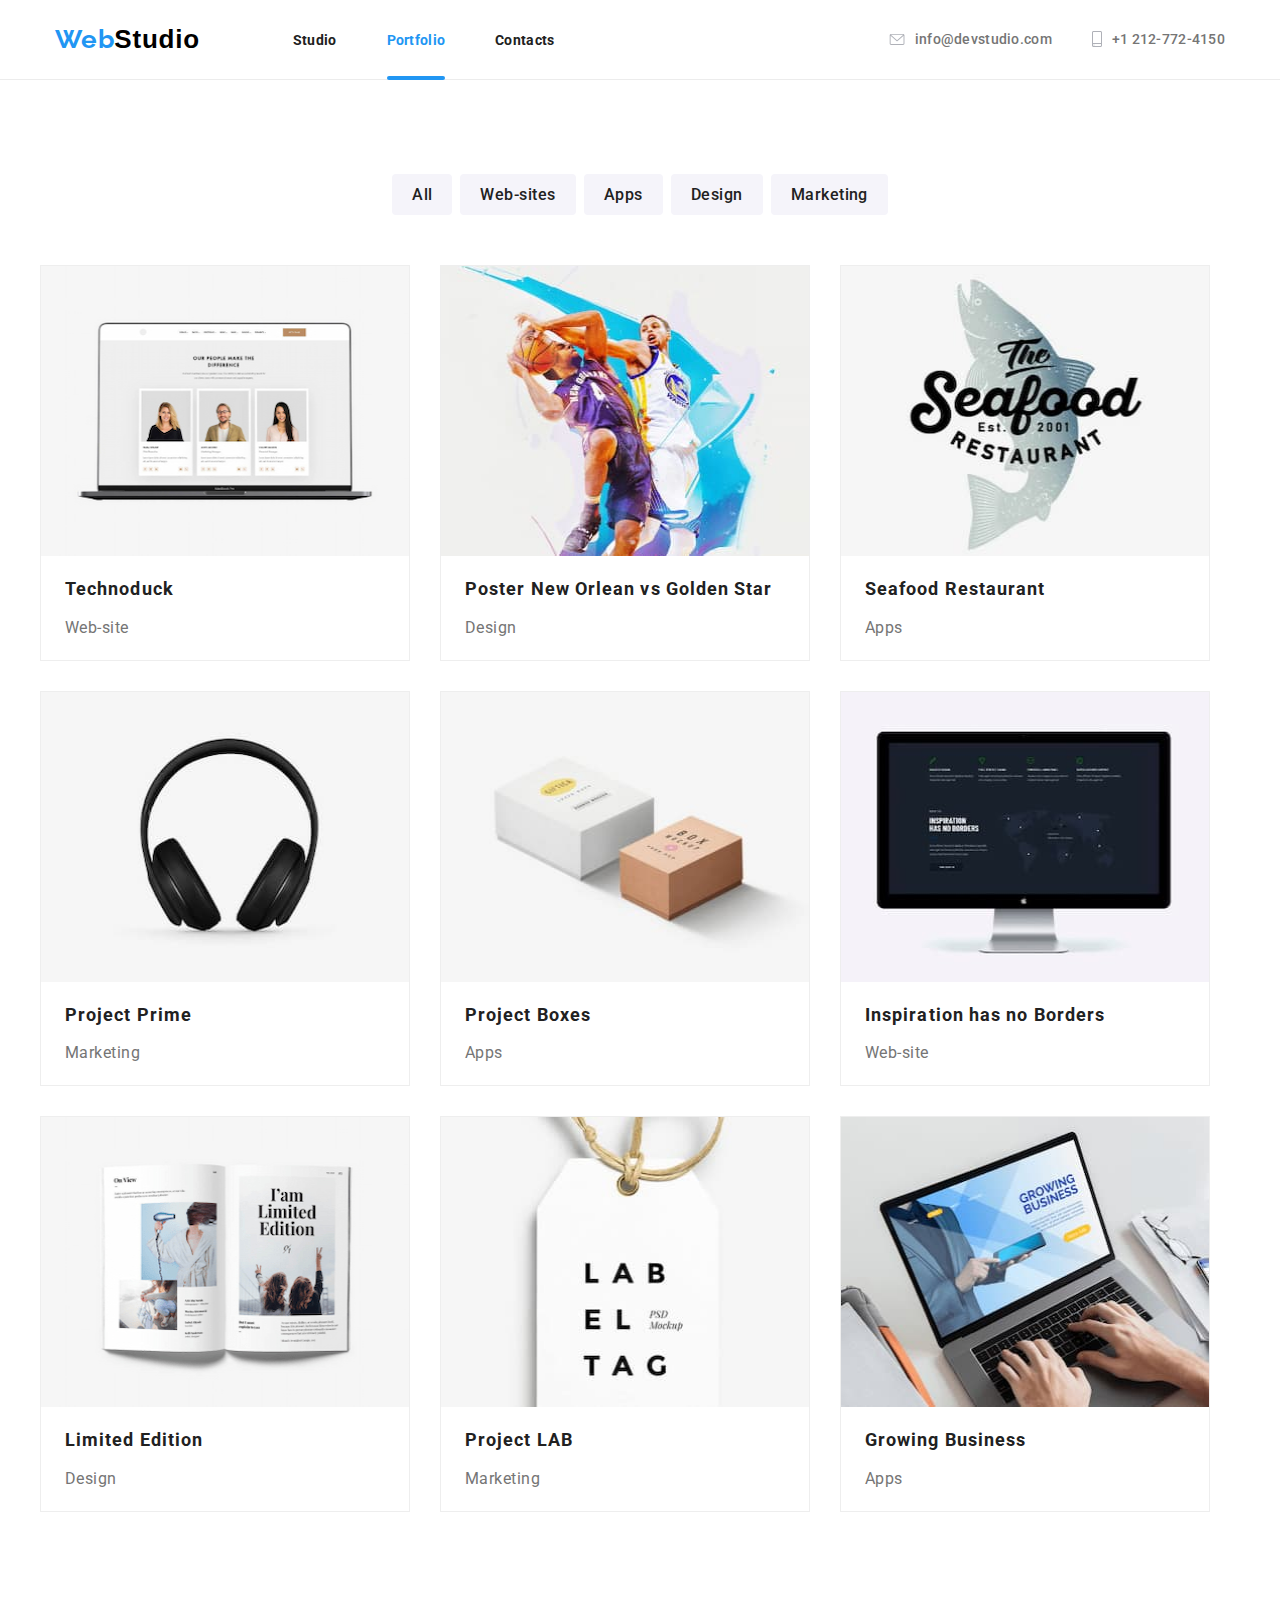
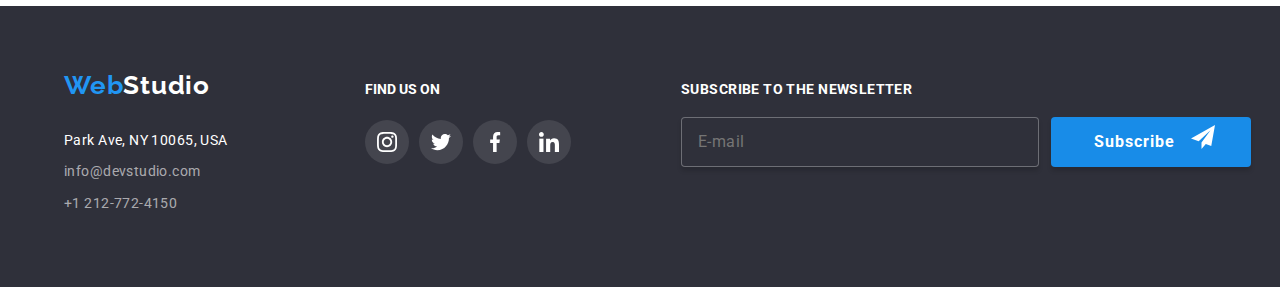
==== commit 0700efe9: "working on mobile modal" ====
--- a/portfolio.html
+++ b/portfolio.html
@@ -21,6 +21,16 @@
   <body>
     <header>
       <div class="global-header">
+        <div class="logo-mobile">
+          <a href="index.html"
+            ><span class="first-word">Web</span
+            ><span class="second-word">Studio</span></a>
+            <div class="menu-button js-open-menu">
+              <svg width="40px" height="40px">
+                <use href="./images/symbol-defs.svg#icon-menu"></use>
+              </svg>
+            </div>
+        </div>
         <div class="first-part-header">
           <div class="logo">
             <a href="index.html"
--- a/css/styles.css
+++ b/css/styles.css
@@ -44,28 +44,27 @@
 
 /*title section*/
 
-h1 {
-  font-family: var(--text1-font-family);
-  font-weight: 900;
-  font-size: 44px;
-  line-height: 60px;
-  letter-spacing: 0.06em;
-  color: var(--background-color-white);
-  padding-top: 199px;
-  margin-top: 0;
-  margin-bottom: 30px;
-}
-
 .title-section {
   text-align: center;
-  height: 600px;
-  top: 80px;
+  height: 400px;
+  padding-top: 60px;
   background-color: var(--title-footer-background-color);
   background-image: linear-gradient(rgba(0, 0, 0, 0.5), rgba(0, 0, 0, 0.5)),
-    url("../images/bg-h1-image.jpg");
+    url("../images/Header-mobile.jpg");
   background-repeat: no-repeat;
   width: 100%;
   background-size: cover;
+}
+
+.title-section h1 {
+  color: var(--background-color-white);
+  font-family: var(--text1-font-family);
+  font-weight: 900;
+  font-size: 26px;
+  line-height: 42px;
+  letter-spacing: 0.06em;
+  text-align: center;
+  padding-bottom: 30px;
 }
 
 header {
@@ -115,21 +114,40 @@
   transition: 250ms cubic-bezier(0.4, 0, 0.2, 1);
 }
 
+.global-header {
+  width: 100%;
+  
+}
+
+.logo-mobile {
+  display: flex;
+  padding: 10px 16px;
+  display: flex;
+  justify-content: space-between;
+  align-items: center;
+}
+
+.logo-mobile :focus {
+  color: var(--text-hover-focus-color);
+}
+
+.logo-mobile :hover {
+  color: var(--text-hover-focus-color);
+  transition: 250ms cubic-bezier(0.4, 0, 0.2, 1);
+}
+
 /*navigation bar*/
 
-.global-header {
-  display: flex;
-  flex-direction: row;
-  justify-content: center;
-  align-items: center;
-  width: 1200px;
-}
+.global-header>:not(.logo-mobile, .menu-button) {
+  display: none;
+}
+
 
 header {
   width: 100vw;
   display: flex;
   justify-content: center;
-  height: 80px;
+  height:60px;
 }
 
 .first-part-header {
@@ -140,7 +158,6 @@
   padding-top: 32px;
   padding-bottom: 32px;
 }
-
 
 .menu-nav {
   display: flex;
@@ -195,7 +212,7 @@
   width: 100%;
   background-color: var(--text-hover-focus-color);
   border-radius: 2px;
-  position: absolute;
+ position: absolute;
   left: 0;
   bottom: -32px;
   opacity: 0;
@@ -247,10 +264,14 @@
 }
 
 .nav-contact-email svg {
+  width:16px;
+  height:12px;
   fill: #afb1b8;
 }
 
 .nav-contact-phone svg {
+  width:10px;
+  height: 16px; ;
   fill: #afb1b8;
 }
 
@@ -280,24 +301,20 @@
   display: flex;
   justify-content: center;
   align-items: center;
-  width: 270px;
   height: 120px;
   border-radius: 4px;
   background-color: var(--button-background-color);
+  margin: 0px 15px;
 }
 
 .strong-points-container {
-  display: flex;
-  margin: auto;
-  width: 1170px;
-  padding-top: 94px;
+  display: block;
+  padding-top: 60px;
   gap: 30px;
-  padding-left: 0;
-  margin-top: 0;
-  margin-bottom: 0;
 }
 
 .strong-points h3 {
+  text-align: center;
   font-family: var(--text2-font-family);
   font-weight: 700;
   font-size: 14px;
@@ -315,6 +332,7 @@
   letter-spacing: 0.03em;
   color: var(--paragraph-color);
   line-height: 1.429em;
+  margin: 10px 15px 30px;
 }
 
 h2 {
@@ -327,6 +345,10 @@
 }
 
 /* what-we-do*/
+
+.what-we-do {
+  display: none;
+}
 
 .what-we-do {
   padding-top: 94px;
@@ -378,7 +400,7 @@
 
 .our-team {
   background-color: var(--button-background-color);
-  padding-top: 94px;
+  padding-top: 60px;
 }
 
 .our-team h2 {
@@ -389,15 +411,17 @@
 
 .team-comp {
   display: flex;
-  justify-content: center;
-  width: 1170px;
+  flex-direction: column;
+  justify-content: center;
+  width: 100%;
   margin: auto;
   gap: 30px;
-  padding-top: 50px;
-  padding-bottom: 94px;
+  padding-top: 30px;
+  padding-bottom: 60px;
   padding-left: 0;
   margin-top: 0;
   margin-bottom: 0;
+  align-items: center;
 }
 
 .card {
@@ -474,19 +498,27 @@
 /*regular customers*/
 
 .regular-customers {
-  padding: 94px;
+  align-content: center;
+  display: grid;
 }
 
 .regular-customers h2 {
   display: flex;
   justify-content: center;
-  padding-bottom: 50px;
+  padding-top: 60px;
+  padding-bottom: 30px;
 }
 
 .customers {
-  display: flex;
-  justify-content: center;
+  display: grid;
+  align-items: center;
+  grid-template-columns: repeat(2, 1fr);
   gap: 30px;
+  padding-left: 15px;
+  padding-right: 15px;
+  padding-bottom: 60px;
+  margin-left: auto;
+  margin-right: auto;
 }
 
 .customers-logo {
@@ -531,6 +563,7 @@
   height: 50px;
 }
 
+
 .title-section .button:hover {
   background-color: var(--title-button-hover-color);
   color: #ffffff;
@@ -685,18 +718,31 @@
 
 footer {
   display: flex;
+  flex-direction: column;
+  justify-content: center;
+  background-color: var(--title-footer-background-color);
+  align-items: center;
+  position: relative;
+}
+
+.global-footer {
+  display: flex;
+  flex-direction: column;
+  align-items: center;
+  justify-content: center;
   width: 100vw;
-  background-color: var(--title-footer-background-color);
-  justify-content: center;
-}
-
-.global-footer {
-  display: flex;
-  width: 1200px;
   font-family: var(--text2-font-family);
   font-weight: 400;
   padding-top: 60px;
-  padding-bottom: 60px;
+}
+
+.footer a {
+  display: flex;
+  justify-content: center;
+}
+
+.footer address {
+  text-align: center;
 }
 
 .global-footer a :hover,
@@ -732,9 +778,7 @@
 
 .find-us-on-container {
   display: block;
-  width: 206px;
-  padding-top: 15px;
-  padding-left: 70px;
+  padding-top: 60px;
 }
 
 .find-us-on-container h3 {
@@ -744,6 +788,7 @@
   text-transform: uppercase;
   color: var(--background-color-white);
   padding-bottom: 20px;
+  text-align: center;
 }
 
 .social-media {
@@ -774,10 +819,16 @@
 
 .subscribe-container {
   display: flex;
-  width: 570px;
-  gap: 12px;
-  padding-left: 165px;
-  padding-top: 15px;
+  width: 100%;
+  padding-top: 60px;
+  margin-bottom: 60px;
+  margin-left: 15px;
+  margin-right: 15px;
+}
+
+.subscribe-container form {
+  width: 100%;
+  align-items: start;
 }
 
 .subscribe-container legend {
@@ -789,16 +840,18 @@
   letter-spacing: 0.03em;
   text-transform: uppercase;
   padding-bottom: 20px;
+  text-align: center;
 }
 
 .email-and-button {
   display: flex;
-  gap: 12px;
+  flex-direction: column;
+  gap: 20px;
   align-items: center;
 }
 
 .email-and-button input {
-  background-color:var(--title-footer-background-color);
+  background-color: var(--title-footer-background-color);
   border: 1px solid #FFFFFF4D;
   box-shadow: 0px 4px 4px 0px #00000026;
   border-radius: 4px;
@@ -812,7 +865,7 @@
 }
 
 .email-and-button input:focus {
-  
+
   outline-color: var(--text-hover-focus-color);
   color: var(--address-color);
 }
@@ -853,7 +906,8 @@
 
 .email-and-button svg {
   position: absolute;
-  margin-left: 510px;
+  margin-top: 80px;
+  margin-left: 90px
 }
 
 /* modalul*/
@@ -875,7 +929,7 @@
   align-items: center;
   background: rgba(0, 0, 0, 0.2);
   transition: opacity 500ms cubic-bezier(0.4, 0, 0.2, 1),
-  transform 500ms cubic-bezier(0.4, 0, 0.2, 1);
+    transform 500ms cubic-bezier(0.4, 0, 0.2, 1);
 }
 
 .modal-content {
@@ -957,7 +1011,7 @@
   outline-color: var(--text-hover-focus-color);
 }
 
-.form-label input:focus + svg {
+.form-label input:focus+svg {
   fill: #2196f3;
 }
 
@@ -1055,20 +1109,533 @@
   box-shadow: 0px 4px 4px 0px rgba(0, 0, 0, 0.15);
 }
 
+.menu-button:hover,
+.menu-button:focus{
+  fill: var(--text-hover-focus-color);
+}
+
+.js-menu-container {
+  display: none;
+}
+.js-menu-container.is-open {
+  display: flex;
+  flex-direction: column;
+  position: fixed;
+  background-color: #fff;
+  width: 100%;
+  height: 100%;
+  padding: 48px 40px;
+  z-index: 1;
+}
+.js-menu-container .js-close-menu {
+  border: none;
+  background: none;
+  cursor: pointer;
+  align-self: flex-end;
+  width: 40px;
+  height: 40px;
+  position: absolute;
+  top: 10px;
+  right: 15px;
+}
+
+.js-menu-container .js-close-menu svg {
+  width: 40px;
+  height: 40px;
+}
+
+.js-menu-container .js-close-menu svg:hover,
+.js-menu-container .js-close-menu svg:focus{
+  fill: var(--text-hover-focus-color);
+}
+
+.menu-drawer-navigation {
+  display: flex;
+  flex-direction: column;
+}
+
+.menu-drawer-navigation ul{
+  display: flex;
+  flex-direction: column;
+  gap: 32px;
+  padding-bottom: 306px;
+}
+.menu-drawer-navigation ul li {
+  font-family: var(--text2-font-family);
+  font-weight: 500;
+  font-size: 40px;
+  line-height: 1.319;
+  letter-spacing: 0.02;
+}
+
+.menu-drawer-navigation ul li a {
+  color: var(--subtitle-color);
+}
+
+.menu-drawer-navigation ul li a {
+  color: var(--subtitle-color);
+}
+.menu-drawer-navigation ul li a:hover,
+.menu-drawer-navigation ul li a:focus,
+.menu-drawer-navigation ul li a:active{
+  color: var(--text-hover-focus-color);
+}
+
+.menu-drawer-navigation a:nth-child(2){
+font-family: var(--text2-font-family);
+font-weight: 500;
+font-size: 34px;
+line-height: 1.316;
+letter-spacing: 0.02;
+color: var(--text-hover-focus-color);
+padding-bottom: 32px;
+}
+
+.menu-drawer-navigation a:nth-child(3){
+  font-family: var(--text2-font-family);
+font-weight: 500;
+font-size: 24px;
+line-height: 1.312;
+letter-spacing: 0.02;
+color: var(--paragraph-color);
+padding-bottom: 64px;
+}
+
+
+.menu-drawer-navigation .social-media-modal li a {
+  font-family: var(--text2-font-family);
+  font-size: 500;
+  font-size: 18px;
+  line-height: 1.309;
+  letter-spacing: 0.02;
+  color: var(--text-hover-focus-color);
+  display: flex;
+}
+
+
+.menu-drawer-navigation .social-media-modal{
+  display: grid;
+  grid-template-columns: repeat(4, 1fr);
+  padding-bottom: 48px;
+  justify-content: center;
+  width: 100%;
+  height: 22px;
+  text-align: center;
+
+}
+
+.menu-drawer-navigation .social-media-modal li:nth-child(n + 2){
+  border-left: 1px solid #21212133;
+  height: 22px;
+}
+
+
 /* tablet*/
 
 @media screen and (min-width:768px) {
 
+  .global-header>:not(.logo-mobile) {
+    display: flex;
+  }
+
+  .first-word,
+  .second-word,
+  .third-word {
+font-size: 24px;
+  }
+.nav-contact a {
+  font-size: 12px;
+}
+.nav-contact-email svg {
+  width:14;
+  height:10;
+}
+.nav-contact-phone svg {
+  width:10px;
+  height:14px;
+}
+  .logo-mobile {
+    display: none;
+  }
+
+  .global-header {
+  width: 100vw;
+    padding-left: 15px;
+    padding-right: 15px;
+  }
+
+  header {
+    width: 100vw;
+    display: flex;
+    height: 80px;
+  }
+
+  .menu-nav {
+    padding-right: 114px;
+  }
+  
+  .nav-contact {
+    display: flex;
+    flex-direction: column;
+  width: 140px;
+  gap: 10px;
+  }
+
+  .nav-contact-email {
+    padding-right: 0px;
+  }
+
+  .global-header {
+    display: grid;
+    grid-template-columns: repeat(3, 1fr);
+    align-items: center;
+
+  }
+
+  .title-section {
+    text-align: center;
+    height: 400px;
+    top: 80px;
+    background-color: var(--title-footer-background-color);
+    background-image: linear-gradient(rgba(0, 0, 0, 0.5), rgba(0, 0, 0, 0.5)),
+      url("../images/Header-tablet.jpg");
+    background-repeat: no-repeat;
+    width: 100%;
+    background-size: cover;
+    padding-top: 118px;
+  }
+
+  .title-section .button {
+    font-family: var(--text2-font-family);
+    font-weight: 700;
+    font-size: 16px;
+    letter-spacing: 0.06em;
+    line-height: 1.367em;
+    border: none;
+    border-radius: 4px;
+    cursor: pointer;
+    color: var(--background-color-white);
+    background-color: var(--text-hover-focus-color);
+    width: 200px;
+    height: 50px;
+  }
+
+  .title-section .button:hover {
+    background-color: var(--title-button-hover-color);
+    color: #ffffff;
+    transition: 250ms cubic-bezier(0.4, 0, 0.2, 1);
+  }
+
+  .strong-points-container{
+    display: grid;
+  align-items: start;
+  grid-template-columns: repeat(2, 1fr);
+  gap: 30px;
+  padding-left: 15px;
+  padding-right: 15px;
+  padding-bottom: 60px;
+  margin-left: auto;
+  margin-right: auto;
+}
+
+.team-comp {
+  display: grid;
+  align-items: center;
+  grid-template-columns: repeat(2, 1fr);
+  gap: 30px;
+  padding-left: 15px;
+  padding-right: 15px;
+  padding-bottom: 60px;
+  
+}
+
+.customers {
+  display: grid;
+  grid-template-columns: repeat(3, 1fr);
+  padding-left: 15px;
+  padding-right: 15px;
+  margin-left: auto;
+  margin-right: auto;
+}
+
+.customers-logo {
+  width:226px;
+height:92px;
+}
+
+
+.first-part-footer {
+  display: grid;
+  grid-template-columns: repeat(2, 1fr);
+  gap: 165px;
+}
+
+.find-us-on-container {
+  padding-top: 5px;
+}
+.email-and-button input {
+  width: 450px;
+}
+
 }
 
 /* mobile */
 
-@media screen and (min-width:428px){
-
+@media screen and (min-width:428px) {
+
+  
 }
 
 /* desktop */
 
-@media screen and (min-width:1158px){
-
-}
+@media screen and (min-width:1158px) {
+
+
+  .email-and-button input {
+    width: 358px;
+    gap: 50px;
+  }
+
+  .first-part-footer {
+    display: contents;
+  }
+
+  .global-header>:not(.logo-mobile) {
+    display: flex;
+  }
+
+  .logo-mobile {
+    display: none;
+  }
+   .first-word,
+  .second-word,
+  .third-word {
+font-size: 26px;
+  }
+
+  .global-header {
+    display: flex;
+    flex-direction: row;
+    justify-content: center;
+    align-items: center;
+    width: 1200px;
+  }
+
+  .menu-nav {
+    padding-right: 330px;
+  }
+
+  .nav-contact {
+    display: flex;
+    flex-direction: row;
+    align-items: center;
+    justify-content: flex-end;
+    width:100%;
+    gap:0;
+  }
+  .nav-contact a {
+    font-size: 14px}
+
+  .nav-contact-email {
+    padding-right: 40px;
+  }
+.nav-contact-email svg {
+  width:16;
+  height:12;
+}
+.nav-contact-phone svg {
+  width:10px;
+  height:16px;
+}
+  .title-section {
+    text-align: center;
+    height: 600px;
+    top: 80px;
+    background-color: var(--title-footer-background-color);
+    background-image: linear-gradient(rgba(0, 0, 0, 0.5), rgba(0, 0, 0, 0.5)),
+      url("../images/bg-h1-image.jpg");
+    background-repeat: no-repeat;
+    width: 100%;
+    background-size: cover;
+    display: block;
+  }
+
+  .title-section h1 {
+    font-family: var(--text1-font-family);
+    font-weight: 900;
+    font-size: 44px;
+    line-height: 60px;
+    letter-spacing: 0.06em;
+    color: var(--background-color-white);
+    margin-top: 0;
+    padding-bottom: 30px;
+  }
+
+  .title-section {
+    padding-top: 199px;
+  }
+
+  .title-section .button {
+    font-family: var(--text2-font-family);
+    font-weight: 700;
+    font-size: 16px;
+    letter-spacing: 0.06em;
+    line-height: 1.367em;
+    border: none;
+    border-radius: 4px;
+    cursor: pointer;
+    color: var(--background-color-white);
+    background-color: var(--text-hover-focus-color);
+    width: 200px;
+    height: 50px;
+  }
+
+  .title-section .button:hover {
+    background-color: var(--title-button-hover-color);
+    color: #ffffff;
+    transition: 250ms cubic-bezier(0.4, 0, 0.2, 1);
+  }
+
+  .strong-points-container {
+    display: flex;
+    margin: auto;
+    width: 1170px;
+    padding-top: 94px;
+    gap: 30px;
+    padding-left: 0;
+    margin-top: 0;
+    margin-bottom: 0;
+    padding-bottom: 93px;
+  }
+
+  .icon-box {
+    width: 270px;
+    height: 120px;
+    margin: 0;
+  }
+
+  .strong-points h3 {
+    text-align: start;
+  }
+
+  .strong-points p {
+    margin: 0;
+  }
+
+  .what-we-do {
+    display: contents;
+  }
+
+  .our-team {
+    padding-top: 94px;
+  }
+
+  .team-comp {
+    display: flex;
+    flex-direction: row;
+    width: 100%;
+    padding-top: 50px;
+    padding-bottom: 94px;
+  }
+
+  .regular-customers {
+    padding-top: 94px;
+    padding-bottom: 94px;
+  }
+
+  .regular-customers h2 {
+    padding-bottom: 50px;
+    padding-top: 0
+  }
+
+  .customers {
+    display: flex;
+    justify-content: center;
+    gap: 30px;
+    padding-bottom: 0;
+  }
+
+  .customers-logo {
+    width:170px;
+    height:92px;
+  }
+  footer {
+    display: flex;
+    flex-direction: row;
+    margin-left: -115px;
+  }
+
+  .global-footer {
+    display: flex;
+    flex-direction: row;
+    align-items: baseline;
+    width: 1200px;
+    font-family: var(--text2-font-family);
+    font-weight: 400;
+    padding-top: 60px;
+    padding-bottom: 60px;
+  }
+
+  .footer a {
+    display: flex;
+    justify-content: flex-start;
+  }
+
+  .footer address {
+    text-align: left;
+  }
+
+  .find-us-on-container {
+    display: block;
+    width: 206px;
+    padding-left: 70px;
+    padding-top: 0;
+  }
+
+  .find-us-on-container h3 {
+    text-align: left;
+  }
+
+  .subscribe-container {
+    display: flex;
+    width: 570px;
+    gap: 12px;
+    padding-left: 165px;
+    padding-top: 15px;
+  }
+
+  .subscribe-container legend {
+    text-align: left;
+  }
+
+  .email-and-button {
+    display: flex;
+    flex-direction: row;
+    width: 570px;
+    gap: 12px;
+    align-items: center;
+  }
+
+  footer {
+    align-items: center;
+    justify-content: center;
+    padding-left: 94px;
+    padding-right: 94px;
+  }
+
+  .email-and-button svg {
+    position: absolute;
+    margin-left: 510px;
+    margin-top: -10px;
+  }
+}
+
+
+
+
+/*.terms-and-conditions-check:not(:checked) {
+  visibility: hidden;
+}
+.terms-and-conditions-check:checked + label > svg {
+  display: none;
+}*/--- a/css/styles.css
+++ b/css/styles.css
@@ -44,28 +44,27 @@
 
 /*title section*/
 
-h1 {
-  font-family: var(--text1-font-family);
-  font-weight: 900;
-  font-size: 44px;
-  line-height: 60px;
-  letter-spacing: 0.06em;
-  color: var(--background-color-white);
-  padding-top: 199px;
-  margin-top: 0;
-  margin-bottom: 30px;
-}
-
 .title-section {
   text-align: center;
-  height: 600px;
-  top: 80px;
+  height: 400px;
+  padding-top: 60px;
   background-color: var(--title-footer-background-color);
   background-image: linear-gradient(rgba(0, 0, 0, 0.5), rgba(0, 0, 0, 0.5)),
-    url("../images/bg-h1-image.jpg");
+    url("../images/Header-mobile.jpg");
   background-repeat: no-repeat;
   width: 100%;
   background-size: cover;
+}
+
+.title-section h1 {
+  color: var(--background-color-white);
+  font-family: var(--text1-font-family);
+  font-weight: 900;
+  font-size: 26px;
+  line-height: 42px;
+  letter-spacing: 0.06em;
+  text-align: center;
+  padding-bottom: 30px;
 }
 
 header {
@@ -115,21 +114,40 @@
   transition: 250ms cubic-bezier(0.4, 0, 0.2, 1);
 }
 
+.global-header {
+  width: 100%;
+  
+}
+
+.logo-mobile {
+  display: flex;
+  padding: 10px 16px;
+  display: flex;
+  justify-content: space-between;
+  align-items: center;
+}
+
+.logo-mobile :focus {
+  color: var(--text-hover-focus-color);
+}
+
+.logo-mobile :hover {
+  color: var(--text-hover-focus-color);
+  transition: 250ms cubic-bezier(0.4, 0, 0.2, 1);
+}
+
 /*navigation bar*/
 
-.global-header {
-  display: flex;
-  flex-direction: row;
-  justify-content: center;
-  align-items: center;
-  width: 1200px;
-}
+.global-header>:not(.logo-mobile, .menu-button) {
+  display: none;
+}
+
 
 header {
   width: 100vw;
   display: flex;
   justify-content: center;
-  height: 80px;
+  height:60px;
 }
 
 .first-part-header {
@@ -140,7 +158,6 @@
   padding-top: 32px;
   padding-bottom: 32px;
 }
-
 
 .menu-nav {
   display: flex;
@@ -195,7 +212,7 @@
   width: 100%;
   background-color: var(--text-hover-focus-color);
   border-radius: 2px;
-  position: absolute;
+ position: absolute;
   left: 0;
   bottom: -32px;
   opacity: 0;
@@ -247,10 +264,14 @@
 }
 
 .nav-contact-email svg {
+  width:16px;
+  height:12px;
   fill: #afb1b8;
 }
 
 .nav-contact-phone svg {
+  width:10px;
+  height: 16px; ;
   fill: #afb1b8;
 }
 
@@ -280,24 +301,20 @@
   display: flex;
   justify-content: center;
   align-items: center;
-  width: 270px;
   height: 120px;
   border-radius: 4px;
   background-color: var(--button-background-color);
+  margin: 0px 15px;
 }
 
 .strong-points-container {
-  display: flex;
-  margin: auto;
-  width: 1170px;
-  padding-top: 94px;
+  display: block;
+  padding-top: 60px;
   gap: 30px;
-  padding-left: 0;
-  margin-top: 0;
-  margin-bottom: 0;
 }
 
 .strong-points h3 {
+  text-align: center;
   font-family: var(--text2-font-family);
   font-weight: 700;
   font-size: 14px;
@@ -315,6 +332,7 @@
   letter-spacing: 0.03em;
   color: var(--paragraph-color);
   line-height: 1.429em;
+  margin: 10px 15px 30px;
 }
 
 h2 {
@@ -327,6 +345,10 @@
 }
 
 /* what-we-do*/
+
+.what-we-do {
+  display: none;
+}
 
 .what-we-do {
   padding-top: 94px;
@@ -378,7 +400,7 @@
 
 .our-team {
   background-color: var(--button-background-color);
-  padding-top: 94px;
+  padding-top: 60px;
 }
 
 .our-team h2 {
@@ -389,15 +411,17 @@
 
 .team-comp {
   display: flex;
-  justify-content: center;
-  width: 1170px;
+  flex-direction: column;
+  justify-content: center;
+  width: 100%;
   margin: auto;
   gap: 30px;
-  padding-top: 50px;
-  padding-bottom: 94px;
+  padding-top: 30px;
+  padding-bottom: 60px;
   padding-left: 0;
   margin-top: 0;
   margin-bottom: 0;
+  align-items: center;
 }
 
 .card {
@@ -474,19 +498,27 @@
 /*regular customers*/
 
 .regular-customers {
-  padding: 94px;
+  align-content: center;
+  display: grid;
 }
 
 .regular-customers h2 {
   display: flex;
   justify-content: center;
-  padding-bottom: 50px;
+  padding-top: 60px;
+  padding-bottom: 30px;
 }
 
 .customers {
-  display: flex;
-  justify-content: center;
+  display: grid;
+  align-items: center;
+  grid-template-columns: repeat(2, 1fr);
   gap: 30px;
+  padding-left: 15px;
+  padding-right: 15px;
+  padding-bottom: 60px;
+  margin-left: auto;
+  margin-right: auto;
 }
 
 .customers-logo {
@@ -531,6 +563,7 @@
   height: 50px;
 }
 
+
 .title-section .button:hover {
   background-color: var(--title-button-hover-color);
   color: #ffffff;
@@ -685,18 +718,31 @@
 
 footer {
   display: flex;
+  flex-direction: column;
+  justify-content: center;
+  background-color: var(--title-footer-background-color);
+  align-items: center;
+  position: relative;
+}
+
+.global-footer {
+  display: flex;
+  flex-direction: column;
+  align-items: center;
+  justify-content: center;
   width: 100vw;
-  background-color: var(--title-footer-background-color);
-  justify-content: center;
-}
-
-.global-footer {
-  display: flex;
-  width: 1200px;
   font-family: var(--text2-font-family);
   font-weight: 400;
   padding-top: 60px;
-  padding-bottom: 60px;
+}
+
+.footer a {
+  display: flex;
+  justify-content: center;
+}
+
+.footer address {
+  text-align: center;
 }
 
 .global-footer a :hover,
@@ -732,9 +778,7 @@
 
 .find-us-on-container {
   display: block;
-  width: 206px;
-  padding-top: 15px;
-  padding-left: 70px;
+  padding-top: 60px;
 }
 
 .find-us-on-container h3 {
@@ -744,6 +788,7 @@
   text-transform: uppercase;
   color: var(--background-color-white);
   padding-bottom: 20px;
+  text-align: center;
 }
 
 .social-media {
@@ -774,10 +819,16 @@
 
 .subscribe-container {
   display: flex;
-  width: 570px;
-  gap: 12px;
-  padding-left: 165px;
-  padding-top: 15px;
+  width: 100%;
+  padding-top: 60px;
+  margin-bottom: 60px;
+  margin-left: 15px;
+  margin-right: 15px;
+}
+
+.subscribe-container form {
+  width: 100%;
+  align-items: start;
 }
 
 .subscribe-container legend {
@@ -789,16 +840,18 @@
   letter-spacing: 0.03em;
   text-transform: uppercase;
   padding-bottom: 20px;
+  text-align: center;
 }
 
 .email-and-button {
   display: flex;
-  gap: 12px;
+  flex-direction: column;
+  gap: 20px;
   align-items: center;
 }
 
 .email-and-button input {
-  background-color:var(--title-footer-background-color);
+  background-color: var(--title-footer-background-color);
   border: 1px solid #FFFFFF4D;
   box-shadow: 0px 4px 4px 0px #00000026;
   border-radius: 4px;
@@ -812,7 +865,7 @@
 }
 
 .email-and-button input:focus {
-  
+
   outline-color: var(--text-hover-focus-color);
   color: var(--address-color);
 }
@@ -853,7 +906,8 @@
 
 .email-and-button svg {
   position: absolute;
-  margin-left: 510px;
+  margin-top: 80px;
+  margin-left: 90px
 }
 
 /* modalul*/
@@ -875,7 +929,7 @@
   align-items: center;
   background: rgba(0, 0, 0, 0.2);
   transition: opacity 500ms cubic-bezier(0.4, 0, 0.2, 1),
-  transform 500ms cubic-bezier(0.4, 0, 0.2, 1);
+    transform 500ms cubic-bezier(0.4, 0, 0.2, 1);
 }
 
 .modal-content {
@@ -957,7 +1011,7 @@
   outline-color: var(--text-hover-focus-color);
 }
 
-.form-label input:focus + svg {
+.form-label input:focus+svg {
   fill: #2196f3;
 }
 
@@ -1055,20 +1109,533 @@
   box-shadow: 0px 4px 4px 0px rgba(0, 0, 0, 0.15);
 }
 
+.menu-button:hover,
+.menu-button:focus{
+  fill: var(--text-hover-focus-color);
+}
+
+.js-menu-container {
+  display: none;
+}
+.js-menu-container.is-open {
+  display: flex;
+  flex-direction: column;
+  position: fixed;
+  background-color: #fff;
+  width: 100%;
+  height: 100%;
+  padding: 48px 40px;
+  z-index: 1;
+}
+.js-menu-container .js-close-menu {
+  border: none;
+  background: none;
+  cursor: pointer;
+  align-self: flex-end;
+  width: 40px;
+  height: 40px;
+  position: absolute;
+  top: 10px;
+  right: 15px;
+}
+
+.js-menu-container .js-close-menu svg {
+  width: 40px;
+  height: 40px;
+}
+
+.js-menu-container .js-close-menu svg:hover,
+.js-menu-container .js-close-menu svg:focus{
+  fill: var(--text-hover-focus-color);
+}
+
+.menu-drawer-navigation {
+  display: flex;
+  flex-direction: column;
+}
+
+.menu-drawer-navigation ul{
+  display: flex;
+  flex-direction: column;
+  gap: 32px;
+  padding-bottom: 306px;
+}
+.menu-drawer-navigation ul li {
+  font-family: var(--text2-font-family);
+  font-weight: 500;
+  font-size: 40px;
+  line-height: 1.319;
+  letter-spacing: 0.02;
+}
+
+.menu-drawer-navigation ul li a {
+  color: var(--subtitle-color);
+}
+
+.menu-drawer-navigation ul li a {
+  color: var(--subtitle-color);
+}
+.menu-drawer-navigation ul li a:hover,
+.menu-drawer-navigation ul li a:focus,
+.menu-drawer-navigation ul li a:active{
+  color: var(--text-hover-focus-color);
+}
+
+.menu-drawer-navigation a:nth-child(2){
+font-family: var(--text2-font-family);
+font-weight: 500;
+font-size: 34px;
+line-height: 1.316;
+letter-spacing: 0.02;
+color: var(--text-hover-focus-color);
+padding-bottom: 32px;
+}
+
+.menu-drawer-navigation a:nth-child(3){
+  font-family: var(--text2-font-family);
+font-weight: 500;
+font-size: 24px;
+line-height: 1.312;
+letter-spacing: 0.02;
+color: var(--paragraph-color);
+padding-bottom: 64px;
+}
+
+
+.menu-drawer-navigation .social-media-modal li a {
+  font-family: var(--text2-font-family);
+  font-size: 500;
+  font-size: 18px;
+  line-height: 1.309;
+  letter-spacing: 0.02;
+  color: var(--text-hover-focus-color);
+  display: flex;
+}
+
+
+.menu-drawer-navigation .social-media-modal{
+  display: grid;
+  grid-template-columns: repeat(4, 1fr);
+  padding-bottom: 48px;
+  justify-content: center;
+  width: 100%;
+  height: 22px;
+  text-align: center;
+
+}
+
+.menu-drawer-navigation .social-media-modal li:nth-child(n + 2){
+  border-left: 1px solid #21212133;
+  height: 22px;
+}
+
+
 /* tablet*/
 
 @media screen and (min-width:768px) {
 
+  .global-header>:not(.logo-mobile) {
+    display: flex;
+  }
+
+  .first-word,
+  .second-word,
+  .third-word {
+font-size: 24px;
+  }
+.nav-contact a {
+  font-size: 12px;
+}
+.nav-contact-email svg {
+  width:14;
+  height:10;
+}
+.nav-contact-phone svg {
+  width:10px;
+  height:14px;
+}
+  .logo-mobile {
+    display: none;
+  }
+
+  .global-header {
+  width: 100vw;
+    padding-left: 15px;
+    padding-right: 15px;
+  }
+
+  header {
+    width: 100vw;
+    display: flex;
+    height: 80px;
+  }
+
+  .menu-nav {
+    padding-right: 114px;
+  }
+  
+  .nav-contact {
+    display: flex;
+    flex-direction: column;
+  width: 140px;
+  gap: 10px;
+  }
+
+  .nav-contact-email {
+    padding-right: 0px;
+  }
+
+  .global-header {
+    display: grid;
+    grid-template-columns: repeat(3, 1fr);
+    align-items: center;
+
+  }
+
+  .title-section {
+    text-align: center;
+    height: 400px;
+    top: 80px;
+    background-color: var(--title-footer-background-color);
+    background-image: linear-gradient(rgba(0, 0, 0, 0.5), rgba(0, 0, 0, 0.5)),
+      url("../images/Header-tablet.jpg");
+    background-repeat: no-repeat;
+    width: 100%;
+    background-size: cover;
+    padding-top: 118px;
+  }
+
+  .title-section .button {
+    font-family: var(--text2-font-family);
+    font-weight: 700;
+    font-size: 16px;
+    letter-spacing: 0.06em;
+    line-height: 1.367em;
+    border: none;
+    border-radius: 4px;
+    cursor: pointer;
+    color: var(--background-color-white);
+    background-color: var(--text-hover-focus-color);
+    width: 200px;
+    height: 50px;
+  }
+
+  .title-section .button:hover {
+    background-color: var(--title-button-hover-color);
+    color: #ffffff;
+    transition: 250ms cubic-bezier(0.4, 0, 0.2, 1);
+  }
+
+  .strong-points-container{
+    display: grid;
+  align-items: start;
+  grid-template-columns: repeat(2, 1fr);
+  gap: 30px;
+  padding-left: 15px;
+  padding-right: 15px;
+  padding-bottom: 60px;
+  margin-left: auto;
+  margin-right: auto;
+}
+
+.team-comp {
+  display: grid;
+  align-items: center;
+  grid-template-columns: repeat(2, 1fr);
+  gap: 30px;
+  padding-left: 15px;
+  padding-right: 15px;
+  padding-bottom: 60px;
+  
+}
+
+.customers {
+  display: grid;
+  grid-template-columns: repeat(3, 1fr);
+  padding-left: 15px;
+  padding-right: 15px;
+  margin-left: auto;
+  margin-right: auto;
+}
+
+.customers-logo {
+  width:226px;
+height:92px;
+}
+
+
+.first-part-footer {
+  display: grid;
+  grid-template-columns: repeat(2, 1fr);
+  gap: 165px;
+}
+
+.find-us-on-container {
+  padding-top: 5px;
+}
+.email-and-button input {
+  width: 450px;
+}
+
 }
 
 /* mobile */
 
-@media screen and (min-width:428px){
-
+@media screen and (min-width:428px) {
+
+  
 }
 
 /* desktop */
 
-@media screen and (min-width:1158px){
-
-}
+@media screen and (min-width:1158px) {
+
+
+  .email-and-button input {
+    width: 358px;
+    gap: 50px;
+  }
+
+  .first-part-footer {
+    display: contents;
+  }
+
+  .global-header>:not(.logo-mobile) {
+    display: flex;
+  }
+
+  .logo-mobile {
+    display: none;
+  }
+   .first-word,
+  .second-word,
+  .third-word {
+font-size: 26px;
+  }
+
+  .global-header {
+    display: flex;
+    flex-direction: row;
+    justify-content: center;
+    align-items: center;
+    width: 1200px;
+  }
+
+  .menu-nav {
+    padding-right: 330px;
+  }
+
+  .nav-contact {
+    display: flex;
+    flex-direction: row;
+    align-items: center;
+    justify-content: flex-end;
+    width:100%;
+    gap:0;
+  }
+  .nav-contact a {
+    font-size: 14px}
+
+  .nav-contact-email {
+    padding-right: 40px;
+  }
+.nav-contact-email svg {
+  width:16;
+  height:12;
+}
+.nav-contact-phone svg {
+  width:10px;
+  height:16px;
+}
+  .title-section {
+    text-align: center;
+    height: 600px;
+    top: 80px;
+    background-color: var(--title-footer-background-color);
+    background-image: linear-gradient(rgba(0, 0, 0, 0.5), rgba(0, 0, 0, 0.5)),
+      url("../images/bg-h1-image.jpg");
+    background-repeat: no-repeat;
+    width: 100%;
+    background-size: cover;
+    display: block;
+  }
+
+  .title-section h1 {
+    font-family: var(--text1-font-family);
+    font-weight: 900;
+    font-size: 44px;
+    line-height: 60px;
+    letter-spacing: 0.06em;
+    color: var(--background-color-white);
+    margin-top: 0;
+    padding-bottom: 30px;
+  }
+
+  .title-section {
+    padding-top: 199px;
+  }
+
+  .title-section .button {
+    font-family: var(--text2-font-family);
+    font-weight: 700;
+    font-size: 16px;
+    letter-spacing: 0.06em;
+    line-height: 1.367em;
+    border: none;
+    border-radius: 4px;
+    cursor: pointer;
+    color: var(--background-color-white);
+    background-color: var(--text-hover-focus-color);
+    width: 200px;
+    height: 50px;
+  }
+
+  .title-section .button:hover {
+    background-color: var(--title-button-hover-color);
+    color: #ffffff;
+    transition: 250ms cubic-bezier(0.4, 0, 0.2, 1);
+  }
+
+  .strong-points-container {
+    display: flex;
+    margin: auto;
+    width: 1170px;
+    padding-top: 94px;
+    gap: 30px;
+    padding-left: 0;
+    margin-top: 0;
+    margin-bottom: 0;
+    padding-bottom: 93px;
+  }
+
+  .icon-box {
+    width: 270px;
+    height: 120px;
+    margin: 0;
+  }
+
+  .strong-points h3 {
+    text-align: start;
+  }
+
+  .strong-points p {
+    margin: 0;
+  }
+
+  .what-we-do {
+    display: contents;
+  }
+
+  .our-team {
+    padding-top: 94px;
+  }
+
+  .team-comp {
+    display: flex;
+    flex-direction: row;
+    width: 100%;
+    padding-top: 50px;
+    padding-bottom: 94px;
+  }
+
+  .regular-customers {
+    padding-top: 94px;
+    padding-bottom: 94px;
+  }
+
+  .regular-customers h2 {
+    padding-bottom: 50px;
+    padding-top: 0
+  }
+
+  .customers {
+    display: flex;
+    justify-content: center;
+    gap: 30px;
+    padding-bottom: 0;
+  }
+
+  .customers-logo {
+    width:170px;
+    height:92px;
+  }
+  footer {
+    display: flex;
+    flex-direction: row;
+    margin-left: -115px;
+  }
+
+  .global-footer {
+    display: flex;
+    flex-direction: row;
+    align-items: baseline;
+    width: 1200px;
+    font-family: var(--text2-font-family);
+    font-weight: 400;
+    padding-top: 60px;
+    padding-bottom: 60px;
+  }
+
+  .footer a {
+    display: flex;
+    justify-content: flex-start;
+  }
+
+  .footer address {
+    text-align: left;
+  }
+
+  .find-us-on-container {
+    display: block;
+    width: 206px;
+    padding-left: 70px;
+    padding-top: 0;
+  }
+
+  .find-us-on-container h3 {
+    text-align: left;
+  }
+
+  .subscribe-container {
+    display: flex;
+    width: 570px;
+    gap: 12px;
+    padding-left: 165px;
+    padding-top: 15px;
+  }
+
+  .subscribe-container legend {
+    text-align: left;
+  }
+
+  .email-and-button {
+    display: flex;
+    flex-direction: row;
+    width: 570px;
+    gap: 12px;
+    align-items: center;
+  }
+
+  footer {
+    align-items: center;
+    justify-content: center;
+    padding-left: 94px;
+    padding-right: 94px;
+  }
+
+  .email-and-button svg {
+    position: absolute;
+    margin-left: 510px;
+    margin-top: -10px;
+  }
+}
+
+
+
+
+/*.terms-and-conditions-check:not(:checked) {
+  visibility: hidden;
+}
+.terms-and-conditions-check:checked + label > svg {
+  display: none;
+}*/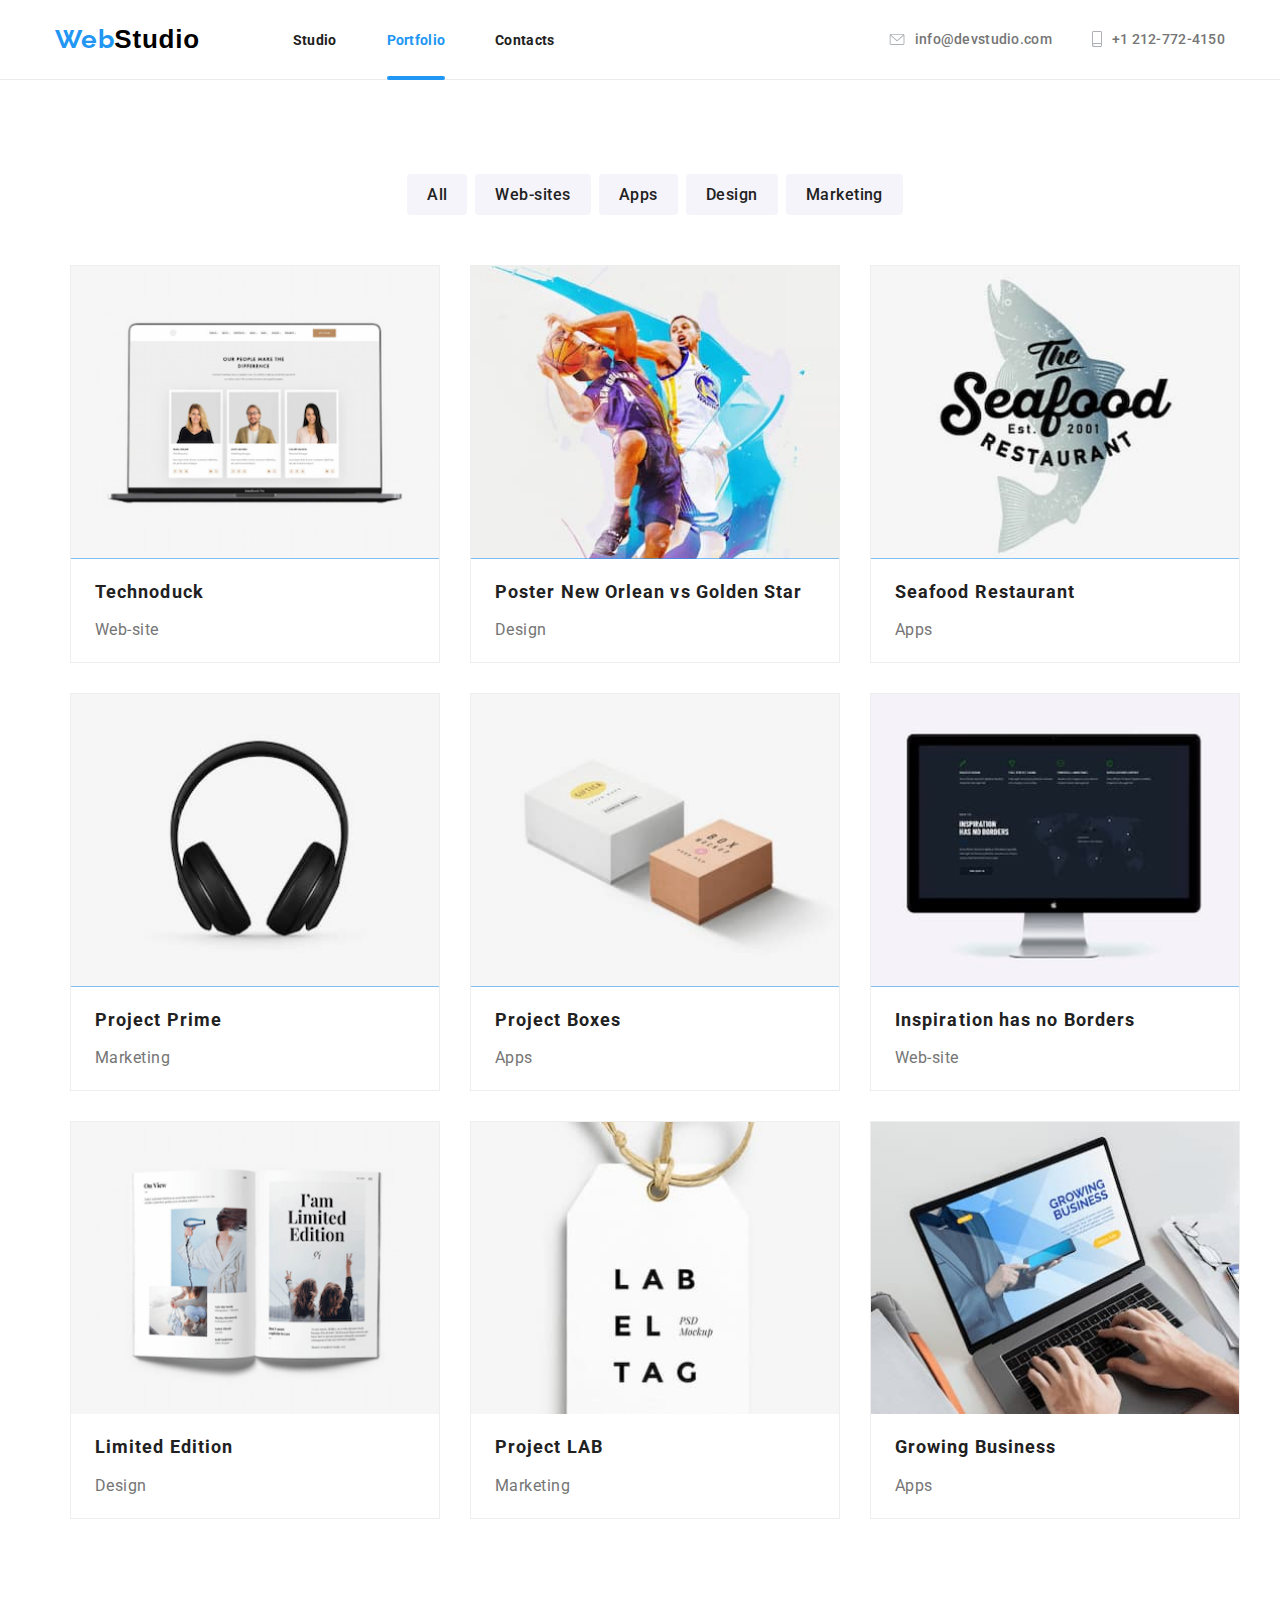
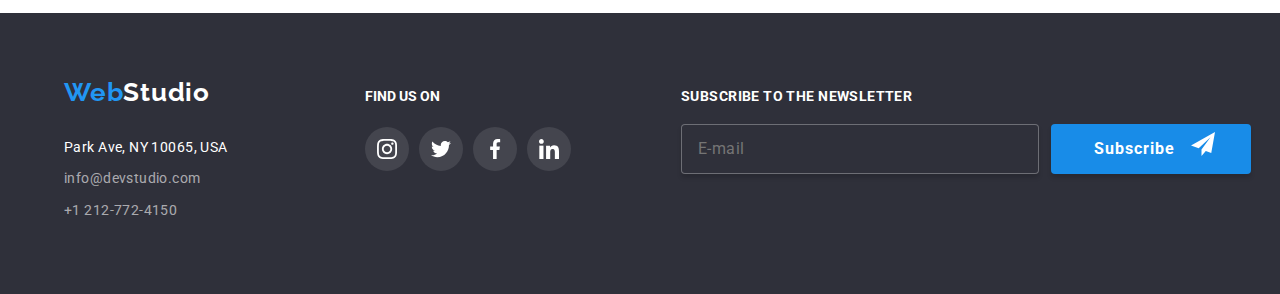
==== commit 5af5d3b8: "almost done" ====
--- a/portfolio.html
+++ b/portfolio.html
@@ -19,55 +19,75 @@
     <link rel="stylesheet" href="css/styles.css" />
   </head>
   <body>
+    <div class="js-menu-container">
+      <button class="menu-toggle js-close-menu">
+        <svg width="40px" height="40px">
+          <use href="./images/symbol-defs.svg#icon-close_btn-mobile"/>
+        </svg>
+      </button>
+      <nav class="menu-drawer-navigation">
+        <ul class="mobile-menu">
+          <li>
+            <a class="current" href="index.html">Studio</a>
+          </li>
+          <li>
+            <a href="portfolio.html">Portfolio</a>
+          </li>
+          <li>
+            <a href="contacts.html">Contacts</a>
+          </li>
+        </ul>
+        <div class="contact-mobile">
+          <a class="contact-mobile-phone" href="tel:+1212-772-4150">+1 212-772-4150</a>
+          <a class="contact-mobile-email" href="emailto:info@devstudio.com">info@devstudio.com</a>
+          <ul class="social-media-modal">
+          <li><a href="instagram.com">Instagram</a></li>
+          <li><a href="twitter.com">Twitter</a></li>
+          <li><a href="facebook.com">Facebook</a></li>
+          <li><a href="linkedin.com">LinkedIn</a></li>
+        </ul></div>          
+                
+        </nav></div>
     <header>
       <div class="global-header">
-        <div class="logo-mobile">
-          <a href="index.html"
-            ><span class="first-word">Web</span
-            ><span class="second-word">Studio</span></a>
-            <div class="menu-button js-open-menu">
-              <svg width="40px" height="40px">
-                <use href="./images/symbol-defs.svg#icon-menu"></use>
-              </svg>
-            </div>
-        </div>
         <div class="first-part-header">
           <div class="logo">
             <a href="index.html"
               ><span class="first-word">Web</span
               ><span class="second-word">Studio</span></a>
           </div>
+          <div class="menu-button js-open-menu">
+            <svg width="40px" height="40px">
+              <use href="./images/symbol-defs.svg#icon-menu"></use>
+            </svg>
+          </div>
           <nav class="top-navigation">
             <ul class="menu-nav">
               <li class="nav-item">
-                <a href="index.html" class="nav-link">Studio</a>
+                <a class="nav-link" href="index.html">Studio</a>
               </li>
               <li class="nav-item">
-                <a href="portfolio.html" class="nav-link current">Portfolio</a>
+                <a class="nav-link current" href="portfolio.html">Portfolio</a>
               </li>
               <li class="nav-item">
-                <a href="contacts.html" class="nav-link">Contacts</a>
+                <a class="nav-link" href="contacts.html">Contacts</a>
               </li>
             </ul>
           </nav>
         </div>
-
         <div class="nav-contact">
           <div class="nav-contact-email">
-            <svg width="16" height="12">
-              <use href="./images/symbol-defs.svg#icon-envelope"></use>
-            </svg>
-            <a href="emailto:info@devstudio.com">info@devstudio.com</a>
+            <svg>
+              <use href="./images/symbol-defs.svg#icon-envelope"></use></svg><a href="emailto:info@devstudio.com">info@devstudio.com</a>
           </div>
           <div class="nav-contact-phone">
-            <svg width="10" height="16">
-              <use href="./images/symbol-defs.svg#icon-smartphone"></use>
-            </svg>
-            <a href="tel:+1212-772-4150">+1 212-772-4150</a>
+            <svg>
+              <use href="./images/symbol-defs.svg#icon-smartphone"></use></svg><a href="tel:+1212-772-4150">+1 212-772-4150</a>
           </div>
         </div>
       </div>
-    </header>
+      
+      </header>
     <main>
       <div class="product-container">
         <div class="nav-product">
--- a/css/styles.css
+++ b/css/styles.css
@@ -18,107 +18,133 @@
 
 /*general*/
 
-body {
-  font-family: sans-serif;
-  font-family: var(--text2-font-family);
-  background-color: var(--background-color-white);
-  font-style: normal;
-  width: 100vw;
+
+img {
+  display: block;
+  max-width: 100%;
+  height: auto;
 }
 
-* {
-  box-sizing: border-box;
-}
-
-ul {
-  list-style-type: none;
-}
-
-a {
-  text-decoration: none;
-}
-
-button {
-  font-family: inherit;
-}
-
-/*title section*/
-
-.title-section {
-  text-align: center;
-  height: 400px;
-  padding-top: 60px;
-  background-color: var(--title-footer-background-color);
-  background-image: linear-gradient(rgba(0, 0, 0, 0.5), rgba(0, 0, 0, 0.5)),
-    url("../images/Header-mobile.jpg");
-  background-repeat: no-repeat;
-  width: 100%;
-  background-size: cover;
-}
-
-.title-section h1 {
-  color: var(--background-color-white);
-  font-family: var(--text1-font-family);
-  font-weight: 900;
-  font-size: 26px;
-  line-height: 42px;
-  letter-spacing: 0.06em;
-  text-align: center;
-  padding-bottom: 30px;
-}
-
-header {
-  border-bottom: 1px solid #ececec;
-}
-
-/*logo*/
-
-.first-word {
-  font-family: var(--text1-font-family);
-  color: #2196f3;
-  font-size: 26px;
-  font-weight: 700;
-  line-height: 1.337em;
-  letter-spacing: 0.03em;
-  height: 31px;
-  top: 24px;
-}
-
-.second-word {
-  font-family: var(--text3-font-family);
-  color: #000000;
-  font-size: 26px;
-  font-weight: 400;
-  font-weight: bold;
-  line-height: 1.337em;
-  letter-spacing: 0.03em;
-  height: 31px;
-  top: 24px;
-}
-
-.third-word {
-  font-family: var(--text1-font-family);
-  color: #ffffff;
-  font-size: 26px;
-  font-weight: 700;
-  line-height: 1.337em;
-  letter-spacing: 0.03em;
-}
-
-.logo :focus {
-  color: var(--text-hover-focus-color);
-}
-
-.logo :hover {
-  color: var(--text-hover-focus-color);
-  transition: 250ms cubic-bezier(0.4, 0, 0.2, 1);
-}
-
-.global-header {
-  width: 100%;
-  
-}
-
+/*mobile*/
+@media screen and (min-width:428px) {
+  body {
+    font-family: sans-serif;
+    font-family: var(--text2-font-family);
+    background-color: var(--background-color-white);
+    font-style: normal;
+    width: 100vw;
+  }
+
+  * {
+    box-sizing: border-box;
+  }
+
+  ul {
+    list-style-type: none;
+  }
+
+  a {
+    text-decoration: none;
+  }
+
+  button {
+    font-family: inherit;
+  }
+
+  /*title section*/
+
+  .title-section {
+    text-align: center;
+    height: 400px;
+    padding-top: 60px;
+    background-color: var(--title-footer-background-color);
+    background-image: linear-gradient(rgba(0, 0, 0, 0.5), rgba(0, 0, 0, 0.5)),
+      url("../images/Header-mobile.jpg");
+    background-repeat: no-repeat;
+    width: 100%;
+    background-size: cover;
+  }
+
+  .title-section h1 {
+    color: var(--background-color-white);
+    font-family: var(--text1-font-family);
+    font-weight: 900;
+    font-size: 26px;
+    line-height: 42px;
+    letter-spacing: 0.06em;
+    text-align: center;
+    padding-bottom: 30px;
+  }
+
+  header {
+    border-bottom: 1px solid #ececec;
+  }
+
+  /*logo*/
+
+  .first-word {
+    font-family: var(--text1-font-family);
+    color: #2196f3;
+    font-size: 26px;
+    font-weight: 700;
+    line-height: 1.337em;
+    letter-spacing: 0.03em;
+    height: 31px;
+    top: 24px;
+  }
+
+  .second-word {
+    font-family: var(--text3-font-family);
+    color: #000000;
+    font-size: 26px;
+    font-weight: 400;
+    font-weight: bold;
+    line-height: 1.337em;
+    letter-spacing: 0.03em;
+    height: 31px;
+    top: 24px;
+  }
+
+  .third-word {
+    font-family: var(--text1-font-family);
+    color: #ffffff;
+    font-size: 26px;
+    font-weight: 700;
+    line-height: 1.337em;
+    letter-spacing: 0.03em;
+  }
+
+  .logo :focus {
+    color: var(--text-hover-focus-color);
+  }
+
+  .logo :hover {
+    color: var(--text-hover-focus-color);
+    transition: 250ms cubic-bezier(0.4, 0, 0.2, 1);
+  }
+
+  .global-header {
+    display: flex;
+    width: 100%;
+    padding: 15px;
+    align-content: center;
+  }
+
+
+
+  .top-navigation {
+    display: none;
+  }
+
+  .nav-contact {
+    display: none;
+  }
+
+  .nav-contact-email {
+    display: none;
+  }
+
+  /*
 .logo-mobile {
   display: flex;
   padding: 10px 16px;
@@ -134,1132 +160,1161 @@
 .logo-mobile :hover {
   color: var(--text-hover-focus-color);
   transition: 250ms cubic-bezier(0.4, 0, 0.2, 1);
-}
-
-/*navigation bar*/
-
+}*/
+
+  /*navigation bar*/
+
+  /*
 .global-header>:not(.logo-mobile, .menu-button) {
   display: none;
+}*/
+
+
+  header {
+    width: 100vw;
+    display: flex;
+    justify-content: center;
+    height: 60px;
+  }
+
+  .first-part-header {
+    display: flex;
+    flex-direction: row;
+    justify-content: space-between;
+    align-items: center;
+    width: 100%;
+  }
+
+  .menu-nav {
+    display: flex;
+    flex-direction: row;
+    padding-left: 93px;
+    padding-right: 330px;
+  }
+
+  .menu-nav :nth-child(2) {
+    padding-left: 50px;
+    padding-right: 50px;
+  }
+
+  .nav-contact-email {
+    display: flex;
+    align-items: center;
+    gap: 10px;
+    padding-right: 40px;
+  }
+
+  .nav-contact-phone {
+    display: flex;
+    align-items: center;
+    gap: 10px;
+  }
+
+  .nav-item {
+    position: relative;
+  }
+
+  .nav-link {
+    font-family: var(--text2-font-family);
+    font-weight: 500;
+    font-size: 14px;
+    color: var(--subtitle-color);
+    line-height: 1.328em;
+    letter-spacing: 0.02em;
+    font-weight: bold;
+    position: relative;
+  }
+
+  .nav-link::after {
+    content: "";
+    height: 4px;
+    width: 100%;
+    background-color: var(--text-hover-focus-color);
+    border-radius: 2px;
+    position: absolute;
+    left: 0;
+    bottom: -32px;
+    opacity: 0;
+  }
+
+  .nav-link:hover::after {
+    transition: 250ms, cubic-bezier(0.4, 0, 0.2, 1);
+    opacity: 1;
+  }
+
+  .nav-link:focus::after {
+    transition: 250ms, cubic-bezier(0.4, 0, 0.2, 1);
+    opacity: 1;
+  }
+
+  .current {
+    color: var(--text-hover-focus-color);
+  }
+
+  .current::after {
+    content: "";
+    height: 4px;
+    width: 100%;
+    background-color: var(--text-hover-focus-color);
+    border-radius: 2px;
+    position: absolute;
+    left: 0;
+    bottom: -32px;
+    opacity: 1;
+  }
+
+  a:hover {
+    color: var(--text-hover-focus-color);
+    transition: 250ms cubic-bezier(0.4, 0, 0.2, 1);
+  }
+
+  a:focus {
+    color: var(--text-hover-focus-color);
+    transition: 250ms cubic-bezier(0.4, 0, 0.2, 1);
+  }
+
+  .nav-contact a {
+    font-family: var(--text2-font-family);
+    font-size: 14px;
+    font-weight: 500;
+    color: var(--paragraph-color);
+    line-height: 1.36em;
+    letter-spacing: 0.02em;
+  }
+
+  .nav-contact-email svg {
+    width: 16px;
+    height: 12px;
+    fill: #afb1b8;
+  }
+
+  .nav-contact-phone svg {
+    width: 10px;
+    height: 16px;
+    ;
+    fill: #afb1b8;
+  }
+
+  .nav-contact-email:hover svg {
+    fill: var(--text-hover-focus-color);
+    transition: 250ms cubic-bezier(0.4, 0, 0.2, 1);
+  }
+
+  .nav-contact-email:hover a {
+    color: var(--text-hover-focus-color);
+    transition: 250ms cubic-bezier(0.4, 0, 0.2, 1);
+  }
+
+  .nav-contact-phone:hover svg {
+    fill: var(--text-hover-focus-color);
+    transition: 250ms cubic-bezier(0.4, 0, 0.2, 1);
+  }
+
+  .nav-contact-phone:hover a {
+    color: var(--text-hover-focus-color);
+    transition: 250ms cubic-bezier(0.4, 0, 0.2, 1);
+  }
+
+  /*strong-points*/
+
+  .icon-box {
+    display: flex;
+    justify-content: center;
+    align-items: center;
+    height: 120px;
+    border-radius: 4px;
+    background-color: var(--button-background-color);
+    margin: 0px 15px;
+  }
+
+  .strong-points-container {
+    display: block;
+    padding-top: 60px;
+    gap: 30px;
+  }
+
+  .strong-points h3 {
+    text-align: center;
+    font-family: var(--text2-font-family);
+    font-weight: 700;
+    font-size: 14px;
+    letter-spacing: 0.03em;
+    color: var(--subtitle-color);
+    line-height: 1.429em;
+    padding-top: 30px;
+    padding-bottom: 10px;
+  }
+
+  .strong-points p {
+    font-family: var(--text2-font-family);
+    font-weight: 400;
+    font-size: 14px;
+    letter-spacing: 0.03em;
+    color: var(--paragraph-color);
+    line-height: 1.429em;
+    margin: 10px 15px 30px;
+  }
+
+  h2 {
+    font-family: var(--text2-font-family);
+    font-weight: 700;
+    font-size: 36px;
+    letter-spacing: 0.03em;
+    color: var(--subtitle-color);
+    line-height: 1.337em;
+  }
+
+  /* what-we-do*/
+
+  .what-we-do {
+    display: none;
+  }
+
+  .what-we-do {
+    padding-top: 94px;
+    padding-bottom: 94px;
+  }
+
+  .what-we-do h2 {
+    text-align: center;
+    margin: 0;
+    padding-bottom: 50px;
+  }
+
+  .what-we-do-container {
+    display: flex;
+    justify-content: center;
+    width: 1170px;
+    margin: auto;
+    margin-top: 0;
+    gap: 30px;
+    padding-left: 0;
+    position: relative;
+  }
+
+  .what-we-do-container img {
+    position: relative;
+    z-index: 1;
+  }
+
+  .what-we-do-footer {
+    font-family: var(--text2-font-family);
+    font-weight: 700;
+    font-size: 14px;
+    line-height: 16, 41px;
+    letter-spacing: 3%;
+    width: 370px;
+    height: 70px;
+    display: flex;
+    justify-content: center;
+    align-items: center;
+    color: var(--background-color-white);
+    background: linear-gradient(rgba(0, 0, 0, 0.5), rgba(0, 0, 0, 0.5));
+    opacity: 0, 8;
+    z-index: 2;
+    position: absolute;
+    top: 220px;
+  }
+
+  /*our-team*/
+
+  .our-team {
+    background-color: var(--button-background-color);
+    padding-top: 60px;
+  }
+
+  .our-team h2 {
+    display: flex;
+    justify-content: center;
+    margin: 0;
+  }
+
+  .team-comp {
+    display: flex;
+    flex-direction: column;
+    justify-content: center;
+    width: 100%;
+    margin: auto;
+    gap: 30px;
+    padding-top: 30px;
+    padding-bottom: 60px;
+    padding-left: 0;
+    margin-top: 0;
+    margin-bottom: 0;
+    align-items: center;
+  }
+
+  .card {
+    box-shadow: 0px 2px 1px 0px rgba(0, 0, 0, 0.2),
+      0px 1px 1px 0px rgba(0, 0, 0, 0.14), 0px 1px 3px 0px rgba(0, 0, 0, 0.12);
+    background-color: var(--background-color-white);
+    border-radius: 0px 0px 4px 4px;
+    width: 270px;
+    height: 100%;
+    padding-bottom: 30px;
+  }
+
+  .card picture source {
+    width: 430px;
+  }
+
+  .card-footer {
+    display: flex;
+    flex-direction: column;
+    text-align: center;
+  }
+
+  .our-team h3 {
+    font-family: var(--text2-font-family);
+    font-weight: 500;
+    font-size: 16px;
+    letter-spacing: 0.03em;
+    color: var(--subtitle-color);
+    line-height: 1.36em;
+    padding-top: 30px;
+  }
+
+  .our-team span {
+    font-family: var(--text2-font-family);
+    font-weight: 400;
+    font-size: 16px;
+    letter-spacing: 0.03em;
+    color: var(--paragraph-color);
+    line-height: 1.361em;
+    padding-top: 10px;
+    padding-bottom: 16px;
+  }
+
+  /*social media section*/
+
+  .social-media-icon-team {
+    display: flex;
+    flex-wrap: wrap;
+    justify-content: center;
+    height: 44px;
+    gap: 10px;
+  }
+
+  .social-media-icon-card {
+    display: flex;
+    justify-content: center;
+    align-items: center;
+    background-color: var(--background-color-white);
+    width: 44px;
+    height: 44px;
+    border-radius: 50%;
+  }
+
+  .social-media-icon-card svg {
+    fill: #afb1b8;
+  }
+
+  .social-media-icon-card:hover {
+    background-color: var(--text-hover-focus-color);
+    border-radius: 50%;
+    transition: 250ms cubic-bezier(0.4, 0, 0.2, 1);
+  }
+
+  .social-media-icon-card:hover svg {
+    fill: var(--background-color-white);
+    transition: 250ms cubic-bezier(0.4, 0, 0.2, 1);
+  }
+
+  /*regular customers*/
+
+  .regular-customers {
+    align-content: center;
+    display: grid;
+  }
+
+  .regular-customers h2 {
+    display: flex;
+    justify-content: center;
+    padding-top: 60px;
+    padding-bottom: 30px;
+  }
+
+  .customers {
+    display: grid;
+    align-items: center;
+    grid-template-columns: repeat(2, 1fr);
+    gap: 30px;
+    padding-left: 15px;
+    padding-right: 15px;
+    padding-bottom: 60px;
+    margin-left: auto;
+    margin-right: auto;
+  }
+
+  .customers-logo {
+    display: flex;
+    justify-content: center;
+    align-items: center;
+    border: 1px solid #afb1b8;
+    border-radius: 4px;
+    width: 170px;
+    height: 92px;
+  }
+
+  .customers-logo svg {
+    fill: #afb1b8;
+  }
+
+  .customers-logo:hover svg {
+    fill: var(--text-hover-focus-color);
+    border: none;
+    transition: 250ms cubic-bezier(0.4, 0, 0.2, 1);
+  }
+
+  .customers :hover {
+    border: 1px solid var(--text-hover-focus-color);
+    transition: 250ms cubic-bezier(0.4, 0, 0.2, 1);
+  }
+
+  /*buttons*/
+
+  .title-section .button {
+    font-family: var(--text2-font-family);
+    font-weight: 700;
+    font-size: 16px;
+    letter-spacing: 0.06em;
+    line-height: 1.367em;
+    border: none;
+    border-radius: 4px;
+    cursor: pointer;
+    color: var(--background-color-white);
+    background-color: var(--text-hover-focus-color);
+    width: 200px;
+    height: 50px;
+  }
+
+
+  .title-section .button:hover {
+    background-color: var(--title-button-hover-color);
+    color: #ffffff;
+    transition: 250ms cubic-bezier(0.4, 0, 0.2, 1);
+  }
+
+  .nav-product button {
+    font-family: var(--text2-font-family);
+    cursor: pointer;
+    font-weight: 500;
+    font-size: 16px;
+    letter-spacing: 0.03em;
+    line-height: 1.332em;
+    color: var(--button-color);
+    background-color: var(--button-background-color);
+    border: none;
+    border-radius: 4px;
+    padding-inline: 20px;
+    padding-block: 10px;
+  }
+
+  .button:hover {
+    color: var(--button-hover-color);
+    background-color: var(--text-hover-focus-color);
+    transition: 250ms cubic-bezier(0.4, 0, 0.2, 1);
+  }
+
+  .nav-product :focus {
+    color: #ffffff;
+    background-color: var(--text-hover-focus-color);
+    transition: 250ms cubic-bezier(0.4, 0, 0.2, 1);
+  }
+
+  /*card section*/
+
+  .product-container {
+    width: 100vw;
+    padding-top: 60px;
+    padding-right: 15px;
+    padding-left: 15px;
+  }
+
+  .nav-product {
+    display: flex;
+    justify-content: center;
+    width: 280px;
+    padding-bottom: 40px;
+  }
+
+
+  .product-cards {
+    display: flex;
+    justify-content: flex-start;
+    align-items: flex-start;
+    gap: 8px;
+    width: 1200px;
+    flex-wrap: wrap;
+    align-content: flex-start;
+  }
+
+  .card-section {
+    display: flex;
+    flex-wrap: wrap;
+    align-content: space-between;
+    width: 1200px;
+    gap: 30px;
+    padding-bottom: 94px;
+    justify-content: center;
+  }
+
+  .box-card {
+    flex-basis: calc((100% - 60px) / 3);
+    border: 1px solid #eee;
+    background-color: var(--background-color-white);
+    width: 370px;
+    cursor: pointer;
+  }
+
+  .overlay-img {
+    position: relative;
+    overflow: hidden;
+  }
+
+  .overlay-text {
+    position: absolute;
+    top: 0;
+    left: 0;
+    width: 100%;
+    height: 100%;
+    color: var(--background-color-white);
+    background-color: #2196f3e5;
+    transform: translatey(100%);
+    transition: transform 250ms ease-in-out;
+  }
+
+  .overlay-img:hover .overlay-text {
+    transform: translateY(0);
+    transition: 250ms cubic-bezier(0.4, 0, 0.2, 1);
+  }
+
+  .overlay-text p {
+    font-family: var(--text2-font-family);
+    size: 18px;
+    font-weight: 400;
+    line-height: 28px;
+    letter-spacing: 3%;
+    display: flex;
+    padding-left: 24px;
+    padding-right: 50px;
+    padding-top: 63px;
+    padding-bottom: 91px;
+  }
+
+  .item-section:hover li {
+    box-shadow: 1px 4px 6px 0px rgba(0, 0, 0, 0.16),
+      0px 4px 4px 0px rgba(0, 0, 0, 0.6), 0px 1px 1px 0px rgba(0, 0, 0, 0.12);
+    transition: 250ms cubic-bezier(0.4, 0, 0.2, 1);
+  }
+
+  .item-footer {
+    display: flex;
+    flex-direction: column;
+    justify-content: space-evenly;
+    padding: 20px;
+    padding-left: 24px;
+  }
+
+  .card-container {
+    width: 100vw;
+    display: flex;
+    justify-content: center;
+  }
+
+  .card-section {
+    background-color: var(--background-color-white);
+  }
+
+  .card-section h3 {
+    font-family: var(--text2-font-family);
+    color: var(--subtitle-color);
+    font-weight: 700;
+    font-size: 18px;
+    line-height: 1.419em;
+    letter-spacing: 0.06em;
+    padding-bottom: 15px;
+  }
+
+  .card-section span {
+    font-family: var(--text2-font-family);
+    color: var(--paragraph-color);
+    font-weight: 400;
+    font-size: 16px;
+    line-height: 1.434em;
+    letter-spacing: 0.03em;
+  }
+
+  /*footer section*/
+
+  footer {
+    display: flex;
+    flex-direction: column;
+    justify-content: center;
+    background-color: var(--title-footer-background-color);
+    align-items: center;
+    position: relative;
+  }
+
+  .global-footer {
+    display: flex;
+    flex-direction: column;
+    align-items: center;
+    justify-content: center;
+    width: 100vw;
+    font-family: var(--text2-font-family);
+    font-weight: 400;
+    padding-top: 60px;
+  }
+
+  .footer a {
+    display: flex;
+    justify-content: center;
+  }
+
+  .footer address {
+    text-align: center;
+  }
+
+  .global-footer a :hover,
+  :focus {
+    color: var(--text-hover-focus-color);
+    transition: 250ms cubic-bezier(0.4, 0, 0.2, 1);
+  }
+
+  address {
+    font-style: normal;
+  }
+
+  .global-footer .phisical-address {
+    font-family: var(--text2-font-family);
+    font-weight: 400;
+    font-size: 14px;
+    color: var(--background-color-white);
+    line-height: 1.399em;
+    letter-spacing: 0.03em;
+    padding-top: 28px;
+    width: 231px;
+  }
+
+  .global-footer p {
+    font-family: var(--text2-font-family);
+    font-weight: 400;
+    font-size: 14px;
+    color: var(--address-color);
+    line-height: 1.41em;
+    letter-spacing: 0.03em;
+    padding-top: 12px;
+  }
+
+  .find-us-on-container {
+    display: block;
+    padding-top: 60px;
+  }
+
+  .find-us-on-container h3 {
+    font-family: var(--text2-font-family);
+    font-weight: 700;
+    font-size: 14px;
+    text-transform: uppercase;
+    color: var(--background-color-white);
+    padding-bottom: 20px;
+    text-align: center;
+  }
+
+  .social-media {
+    display: flex;
+    flex-wrap: wrap;
+    justify-content: center;
+    width: 206px;
+    height: 44px;
+    gap: 10px;
+  }
+
+  .social-media-icon {
+    display: flex;
+    justify-content: center;
+    align-items: center;
+    background-color: #ffffff1a;
+    width: 44px;
+    height: 44px;
+    border-radius: 50%;
+  }
+
+  .social-media-icon:hover {
+    background-color: var(--text-hover-focus-color);
+    fill: var(--background-color-white);
+    border-radius: 50%;
+    transition: 250ms cubic-bezier(0.4, 0, 0.2, 1);
+  }
+
+  .subscribe-container {
+    display: flex;
+    width: 100%;
+    padding-top: 60px;
+    margin-bottom: 60px;
+    margin-left: 15px;
+    margin-right: 15px;
+  }
+
+  .subscribe-container form {
+    width: 100%;
+    align-items: start;
+  }
+
+  .subscribe-container legend {
+    color: var(--background-color-white);
+    font-family: var(--text2-font-family);
+    font-size: 14px;
+    font-weight: 700;
+    line-height: 16px;
+    letter-spacing: 0.03em;
+    text-transform: uppercase;
+    padding-bottom: 20px;
+    text-align: center;
+  }
+
+  .email-and-button {
+    display: flex;
+    flex-direction: column;
+    gap: 20px;
+    align-items: center;
+  }
+
+  .email-and-button input {
+    background-color: var(--title-footer-background-color);
+    border: 1px solid #FFFFFF4D;
+    box-shadow: 0px 4px 4px 0px #00000026;
+    border-radius: 4px;
+    padding: 15px 16px;
+    color: var(--background-color-white);
+    display: flex;
+    height: 50px;
+    flex-grow: 1;
+    width: 358px;
+    transition: border-color var(--text-hover-focus-color);
+  }
+
+  .email-and-button input:focus {
+
+    outline-color: var(--text-hover-focus-color);
+    color: var(--address-color);
+  }
+
+  .email-and-button input::placeholder {
+    font-size: 16px;
+    line-height: 1.25;
+    letter-spacing: 0.03em;
+    text-align: left;
+    font-weight: 400;
+  }
+
+  .subscribe-btn {
+    display: flex;
+    align-items: center;
+    color: var(--background-color-white);
+    background-color: var(--title-button-hover-color);
+    width: 200px;
+    height: 50px;
+    border-radius: 4px;
+    border-style: none;
+    font-family: var(--text2-font-family);
+    font-size: 16px;
+    font-weight: 700;
+    line-height: 30px;
+    letter-spacing: 0.96px;
+    cursor: pointer;
+    line-height: 1.87;
+    box-shadow: 0px 4px 4px 0px #00000026;
+    padding: 10px 28px 10px 43px;
+    transition: var(--text-hover-focus-color);
+  }
+
+  .subscribe.btn button:hover,
+  .subscribe.btn button:focus {
+    background-color: var(--title-button-hover-color);
+  }
+
+  .email-and-button svg {
+    position: absolute;
+    margin-top: 80px;
+    margin-left: 90px
+  }
+
+  /* modalul*/
+
+  .is-hidden {
+    visibility: hidden;
+    opacity: 0;
+    pointer-events: none;
+  }
+
+  .modal {
+    position: fixed;
+    width: 100vw;
+    height: 100vh;
+    top: 0;
+    left: 0;
+    display: flex;
+    justify-content: center;
+    align-items: center;
+    background: rgba(0, 0, 0, 0.2);
+    transition: opacity 500ms cubic-bezier(0.4, 0, 0.2, 1),
+      transform 500ms cubic-bezier(0.4, 0, 0.2, 1);
+  }
+
+  .modal-content {
+    position: relative;
+    display: flex;
+    flex-direction: column;
+    justify-content: center;
+    align-items: center;
+    background-color: var(--background-color-white);
+    width: 430px;
+    height: 609px;
+    padding: 40px;
+    border: 1px solid #21212133;
+    border-radius: 4px;
+    box-shadow: 0, 2, 1, 0 rgba(0, 0, 0, 0.2)0, 1, 1, 0 rgba(0, 0, 0, 0.14)0, 1, 3, 0rgba(0, 0, 0, 0.12);
+    transition: opacity 250ms cubic-bezier(0.4, 0, 0.2, 1);
+  }
+
+  .close-btn {
+    color: rgba(0, 0, 0, 1);
+    background-color: var(--background-color-white);
+    border: 1px solid rgba(0, 0, 0, 0.1);
+    border-radius: 50%;
+    width: 30px;
+    height: 30px;
+    position: absolute;
+    top: 8px;
+    right: 8px;
+    padding-top: 6px;
+    padding-left: 4px;
+    font-size: 18px;
+    transition: transform 500ms cubic-bezier(0.4, 0, 0.2, 1);
+  }
+
+  .close-btn:active,
+  .close-btn:focus,
+  .close-btn:hover {
+    fill: var(--text-hover-focus-color);
+    cursor: pointer;
+  }
+
+  .modal-title {
+    text-align: center;
+    font-family: var(--text2-font-family);
+    font-weight: 700px;
+    font-size: 20px;
+    letter-spacing: 0.03;
+    line-height: 23.44px;
+    color: var(--subtitle-color);
+    margin-bottom: 12px;
+    padding-left: 5px;
+    padding-right: 5px;
+  }
+
+  .form-label {
+    font-family: var(--text2-font-family);
+    font-weight: 400;
+    font-size: 12px;
+    color: var(--paragraph-color);
+    line-height: 14.06px;
+    letter-spacing: 0.01;
+    position: relative;
+    display: block;
+    text-align: left;
+    width: 370px;
+    margin-bottom: 10px;
+  }
+
+  .form-label input {
+    display: block;
+    width: 100%;
+    border-radius: 4px;
+    border: 1px solid #21212133;
+    margin-top: 4px;
+    height: 40px;
+    padding-left: 42px;
+  }
+
+  .form-label input:focus {
+    color: var(--subtitle-color);
+    outline-color: var(--text-hover-focus-color);
+  }
+
+  .form-label input:focus+svg {
+    fill: #2196f3;
+  }
+
+  .form-label svg {
+    position: absolute;
+    margin-left: 12px;
+    margin-top: -30px;
+    fill: var(--button-color);
+  }
+
+  textarea {
+    width: 100%;
+    height: 120px;
+    border: 1px solid #21212133;
+    border-radius: 4px;
+    padding: 12px 16px;
+    margin-top: 4px;
+    overflow: hidden;
+  }
+
+  textarea::placeholder {
+    font-family: var(--text2-font-family);
+    font-weight: 400;
+    font-size: 14px;
+    line-height: 16.41;
+    letter-spacing: 0.01;
+    color: #75757580;
+  }
+
+  textarea:focus {
+    outline-color: var(--text-hover-focus-color);
+    color: var(--subtitle-color);
+  }
+
+  .checkbox {
+    width: 360px;
+    height: 24px;
+    position: relative;
+  }
+
+  .checkbox span {
+    font-family: var(--text2-font-family);
+    font-size: 12px;
+    font-weight: 400;
+    line-height: 24px;
+    letter-spacing: 0.03;
+    color: #757575;
+    text-align: center;
+  }
+
+  .checkbox span a {
+    color: var(--text-hover-focus-color);
+    text-decoration-line: underline;
+  }
+
+  .checkbox svg {
+    position: absolute;
+    margin-top: -20px;
+    margin-left: -2px
+  }
+
+  .checkbox input {
+    opacity: 0;
+  }
+
+  .checkbox svg .checked {
+    opacity: 0;
+  }
+
+  .checkbox input:checked+svg .checked {
+    opacity: 1;
+    fill: var(--text-hover-focus-color);
+  }
+
+  .submit-btn {
+    display: block;
+    width: 200px;
+    height: 50px;
+    background-color: var(--text-hover-focus-color);
+    border: none;
+    border-radius: 4px;
+    color: var(--background-color-white);
+    font-weight: 700;
+    line-height: 1.875;
+    letter-spacing: 0.96px;
+    cursor: pointer;
+    text-align: center;
+    transition: 250ms cubic-bezier(0.4, 0, 0.2, 1), box-shadow 250ms cubic-bezier(0.4, 0, 0.2, 1);
+    margin-top: 30px;
+  }
+
+  .submit-btn:hover,
+  .submit-btn:focus {
+    background-color: #188CE8;
+    box-shadow: 0px 4px 4px 0px rgba(0, 0, 0, 0.15);
+  }
+
+  .menu-button:hover,
+  .menu-button:focus {
+    fill: var(--text-hover-focus-color);
+  }
+
+  .js-menu-container {
+    display: none;
+  }
+
+  .js-menu-container.is-open {
+    display: flex;
+    position: fixed;
+    background-color: #fff;
+    width: 100vw;
+    height: 100vh;
+    padding-left: 40px;
+    padding-top: 48px;
+    z-index: 1;
+  }
+
+  .menu-drawer-navigation {
+    height: 100vh;
+  }
+
+  .js-menu-container .js-close-menu {
+    border: none;
+    background: none;
+    cursor: pointer;
+    align-self: flex-end;
+    width: 40px;
+    height: 40px;
+    position: absolute;
+    top: 10px;
+    right: 15px;
+  }
+
+  .js-close-menu svg {
+    width: 40px;
+    height: 40px;
+  }
+
+  .js-close-menu svg:hover,
+  .js-close-menu svg:focus {
+    fill: var(--text-hover-focus-color);
+  }
+
+  .mobile-menu {
+    display: flex;
+    flex-direction: column;
+    gap: 32px;
+    align-content: flex-start;
+    padding-bottom: 300px;
+  }
+
+  .mobile-menu li {
+    font-family: var(--text2-font-family);
+    font-weight: 500;
+    font-size: 40px;
+    line-height: 1.319;
+    letter-spacing: 0.02;
+  }
+
+  .mobile-menu li a {
+    color: var(--subtitle-color);
+  }
+
+  .mobile-menu li a {
+    color: var(--subtitle-color);
+  }
+
+  .mobile-menu li a:hover,
+  .mobile-menu li a:focus,
+  .mobile-menu li a:active {
+    color: var(--text-hover-focus-color);
+  }
+
+  .contact-mobile {
+    display: flex;
+    align-content: flex-end;
+    flex-direction: column;
+  }
+
+  .contact-mobile-phone {
+    font-family: var(--text2-font-family);
+    font-weight: 500;
+    font-size: 34px;
+    line-height: 1.316;
+    letter-spacing: 0.02;
+    color: var(--text-hover-focus-color);
+    padding-block: 32px;
+  }
+
+  .contact-mobile-email {
+    font-family: var(--text2-font-family);
+    font-weight: 500;
+    font-size: 24px;
+    line-height: 1.312;
+    letter-spacing: 0.02;
+    color: var(--paragraph-color);
+    padding-bottom: 64px;
+  }
+
+  .social-media-modal {
+    display: flex;
+    height: 22px;
+  }
+
+  .social-media-modal li a {
+    font-family: var(--text2-font-family);
+    font-weight: 500;
+    font-size: 18px;
+    line-height: 1.309;
+    letter-spacing: 0.02;
+    color: var(--text-hover-focus-color);
+  }
+
+  .social-media-modal li:first-child {
+    padding-right: 10px;
+  }
+
+
+  .social-media-modal li:nth-child(n + 2) {
+    border-left: 1px solid #21212133;
+    padding-inline: 10px;
+  }
 }
 
 
-header {
-  width: 100vw;
-  display: flex;
-  justify-content: center;
-  height:60px;
-}
-
-.first-part-header {
-  display: flex;
-  flex-direction: row;
-  justify-content: flex-start;
-  align-items: center;
-  padding-top: 32px;
-  padding-bottom: 32px;
-}
-
-.menu-nav {
-  display: flex;
-  flex-direction: row;
-  padding-left: 93px;
-  padding-right: 330px;
-}
-
-.menu-nav :nth-child(2) {
-  padding-left: 50px;
-  padding-right: 50px;
-}
-
-.nav-contact {
-  display: flex;
-  flex-direction: row;
-  align-items: center;
-  justify-content: flex-end;
-}
-
-.nav-contact-email {
-  display: flex;
-  align-items: center;
-  gap: 10px;
-  padding-right: 40px;
-}
-
-.nav-contact-phone {
-  display: flex;
-  align-items: center;
-  gap: 10px;
-}
-
-.nav-item {
-  position: relative;
-}
-
-.nav-link {
-  font-family: var(--text2-font-family);
-  font-weight: 500;
-  font-size: 14px;
-  color: var(--subtitle-color);
-  line-height: 1.328em;
-  letter-spacing: 0.02em;
-  font-weight: bold;
-  position: relative;
-}
-
-.nav-link::after {
-  content: "";
-  height: 4px;
-  width: 100%;
-  background-color: var(--text-hover-focus-color);
-  border-radius: 2px;
- position: absolute;
-  left: 0;
-  bottom: -32px;
-  opacity: 0;
-}
-
-.nav-link:hover::after {
-  transition: 250ms, cubic-bezier(0.4, 0, 0.2, 1);
-  opacity: 1;
-}
-
-.nav-link:focus::after {
-  transition: 250ms, cubic-bezier(0.4, 0, 0.2, 1);
-  opacity: 1;
-}
-
-.current {
-  color: var(--text-hover-focus-color);
-}
-
-.current::after {
-  content: "";
-  height: 4px;
-  width: 100%;
-  background-color: var(--text-hover-focus-color);
-  border-radius: 2px;
-  position: absolute;
-  left: 0;
-  bottom: -32px;
-  opacity: 1;
-}
-
-a:hover {
-  color: var(--text-hover-focus-color);
-  transition: 250ms cubic-bezier(0.4, 0, 0.2, 1);
-}
-
-a:focus {
-  color: var(--text-hover-focus-color);
-  transition: 250ms cubic-bezier(0.4, 0, 0.2, 1);
-}
-
-.nav-contact a {
-  font-family: var(--text2-font-family);
-  font-size: 14px;
-  font-weight: 500;
-  color: var(--paragraph-color);
-  line-height: 1.36em;
-  letter-spacing: 0.02em;
-}
-
-.nav-contact-email svg {
-  width:16px;
-  height:12px;
-  fill: #afb1b8;
-}
-
-.nav-contact-phone svg {
-  width:10px;
-  height: 16px; ;
-  fill: #afb1b8;
-}
-
-.nav-contact-email:hover svg {
-  fill: var(--text-hover-focus-color);
-  transition: 250ms cubic-bezier(0.4, 0, 0.2, 1);
-}
-
-.nav-contact-email:hover a {
-  color: var(--text-hover-focus-color);
-  transition: 250ms cubic-bezier(0.4, 0, 0.2, 1);
-}
-
-.nav-contact-phone:hover svg {
-  fill: var(--text-hover-focus-color);
-  transition: 250ms cubic-bezier(0.4, 0, 0.2, 1);
-}
-
-.nav-contact-phone:hover a {
-  color: var(--text-hover-focus-color);
-  transition: 250ms cubic-bezier(0.4, 0, 0.2, 1);
-}
-
-/*strong-points*/
-
-.icon-box {
-  display: flex;
-  justify-content: center;
-  align-items: center;
-  height: 120px;
-  border-radius: 4px;
-  background-color: var(--button-background-color);
-  margin: 0px 15px;
-}
-
-.strong-points-container {
-  display: block;
-  padding-top: 60px;
-  gap: 30px;
-}
-
-.strong-points h3 {
-  text-align: center;
-  font-family: var(--text2-font-family);
-  font-weight: 700;
-  font-size: 14px;
-  letter-spacing: 0.03em;
-  color: var(--subtitle-color);
-  line-height: 1.429em;
-  padding-top: 30px;
-  padding-bottom: 10px;
-}
-
-.strong-points p {
-  font-family: var(--text2-font-family);
-  font-weight: 400;
-  font-size: 14px;
-  letter-spacing: 0.03em;
-  color: var(--paragraph-color);
-  line-height: 1.429em;
-  margin: 10px 15px 30px;
-}
-
-h2 {
-  font-family: var(--text2-font-family);
-  font-weight: 700;
-  font-size: 36px;
-  letter-spacing: 0.03em;
-  color: var(--subtitle-color);
-  line-height: 1.337em;
-}
-
-/* what-we-do*/
-
-.what-we-do {
-  display: none;
-}
-
-.what-we-do {
-  padding-top: 94px;
-  padding-bottom: 94px;
-}
-
-.what-we-do h2 {
-  text-align: center;
-  margin: 0;
-  padding-bottom: 50px;
-}
-
-.what-we-do-container {
-  display: flex;
-  justify-content: center;
-  width: 1170px;
-  margin: auto;
-  margin-top: 0;
-  gap: 30px;
-  padding-left: 0;
-  position: relative;
-}
-
-.what-we-do-container img {
-  position: relative;
-  z-index: 1;
-}
-
-.what-we-do-footer {
-  font-family: var(--text2-font-family);
-  font-weight: 700;
-  font-size: 14px;
-  line-height: 16, 41px;
-  letter-spacing: 3%;
-  width: 370px;
-  height: 70px;
-  display: flex;
-  justify-content: center;
-  align-items: center;
-  color: var(--background-color-white);
-  background: linear-gradient(rgba(0, 0, 0, 0.5), rgba(0, 0, 0, 0.5));
-  opacity: 0, 8;
-  z-index: 2;
-  position: absolute;
-  top: 220px;
-}
-
-/*our-team*/
-
-.our-team {
-  background-color: var(--button-background-color);
-  padding-top: 60px;
-}
-
-.our-team h2 {
-  display: flex;
-  justify-content: center;
-  margin: 0;
-}
-
-.team-comp {
-  display: flex;
-  flex-direction: column;
-  justify-content: center;
-  width: 100%;
-  margin: auto;
-  gap: 30px;
-  padding-top: 30px;
-  padding-bottom: 60px;
-  padding-left: 0;
-  margin-top: 0;
-  margin-bottom: 0;
-  align-items: center;
-}
-
-.card {
-  box-shadow: 0px 2px 1px 0px rgba(0, 0, 0, 0.2),
-    0px 1px 1px 0px rgba(0, 0, 0, 0.14), 0px 1px 3px 0px rgba(0, 0, 0, 0.12);
-  background-color: var(--background-color-white);
-  border-radius: 0px 0px 4px 4px;
-  width: 270px;
-  height: 428px;
-}
-
-.card-footer {
-  display: flex;
-  flex-direction: column;
-  text-align: center;
-}
-
-.our-team h3 {
-  font-family: var(--text2-font-family);
-  font-weight: 500;
-  font-size: 16px;
-  letter-spacing: 0.03em;
-  color: var(--subtitle-color);
-  line-height: 1.36em;
-  padding-top: 30px;
-}
-
-.our-team span {
-  font-family: var(--text2-font-family);
-  font-weight: 400;
-  font-size: 16px;
-  letter-spacing: 0.03em;
-  color: var(--paragraph-color);
-  line-height: 1.361em;
-  padding-top: 10px;
-  padding-bottom: 16px;
-}
-
-/*social media section*/
-
-.social-media-icon-team {
-  display: flex;
-  flex-wrap: wrap;
-  justify-content: center;
-  height: 44px;
-  gap: 10px;
-}
-
-.social-media-icon-card {
-  display: flex;
-  justify-content: center;
-  align-items: center;
-  background-color: var(--background-color-white);
-  width: 44px;
-  height: 44px;
-  border-radius: 50%;
-}
-
-.social-media-icon-card svg {
-  fill: #afb1b8;
-}
-
-.social-media-icon-card:hover {
-  background-color: var(--text-hover-focus-color);
-  border-radius: 50%;
-  transition: 250ms cubic-bezier(0.4, 0, 0.2, 1);
-}
-
-.social-media-icon-card:hover svg {
-  fill: var(--background-color-white);
-  transition: 250ms cubic-bezier(0.4, 0, 0.2, 1);
-}
-
-/*regular customers*/
-
-.regular-customers {
-  align-content: center;
-  display: grid;
-}
-
-.regular-customers h2 {
-  display: flex;
-  justify-content: center;
-  padding-top: 60px;
-  padding-bottom: 30px;
-}
-
-.customers {
-  display: grid;
-  align-items: center;
-  grid-template-columns: repeat(2, 1fr);
-  gap: 30px;
-  padding-left: 15px;
-  padding-right: 15px;
-  padding-bottom: 60px;
-  margin-left: auto;
-  margin-right: auto;
-}
-
-.customers-logo {
-  display: flex;
-  justify-content: center;
-  align-items: center;
-  border: 1px solid #afb1b8;
-  border-radius: 4px;
-  width: 170px;
-  height: 92px;
-}
-
-.customers-logo svg {
-  fill: #afb1b8;
-}
-
-.customers-logo:hover svg {
-  fill: var(--text-hover-focus-color);
-  border: none;
-  transition: 250ms cubic-bezier(0.4, 0, 0.2, 1);
-}
-
-.customers :hover {
-  border: 1px solid var(--text-hover-focus-color);
-  transition: 250ms cubic-bezier(0.4, 0, 0.2, 1);
-}
-
-/*buttons*/
-
-.title-section .button {
-  font-family: var(--text2-font-family);
-  font-weight: 700;
-  font-size: 16px;
-  letter-spacing: 0.06em;
-  line-height: 1.367em;
-  border: none;
-  border-radius: 4px;
-  cursor: pointer;
-  color: var(--background-color-white);
-  background-color: var(--text-hover-focus-color);
-  width: 200px;
-  height: 50px;
-}
-
-
-.title-section .button:hover {
-  background-color: var(--title-button-hover-color);
-  color: #ffffff;
-  transition: 250ms cubic-bezier(0.4, 0, 0.2, 1);
-}
-
-.nav-product button {
-  font-family: var(--text2-font-family);
-  cursor: pointer;
-  font-weight: 500;
-  font-size: 16px;
-  letter-spacing: 0.03em;
-  line-height: 1.332em;
-  color: var(--button-color);
-  background-color: var(--button-background-color);
-  border: none;
-  border-radius: 4px;
-  padding-inline: 20px;
-  padding-block: 10px;
-}
-
-.button:hover {
-  color: var(--button-hover-color);
-  background-color: var(--text-hover-focus-color);
-  transition: 250ms cubic-bezier(0.4, 0, 0.2, 1);
-}
-
-.nav-product :focus {
-  color: #ffffff;
-  background-color: var(--text-hover-focus-color);
-  transition: 250ms cubic-bezier(0.4, 0, 0.2, 1);
-}
-
-/*card section*/
-
-.product-container {
-  width: 100vw;
-  padding-top: 94px;
-}
-
-.nav-product {
-  display: flex;
-  justify-content: center;
-  width: 100vw;
-  padding-bottom: 50px;
-}
-
-.product-cards {
-  display: flex;
-  justify-content: center;
-  align-items: center;
-  gap: 8px;
-  width: 1200px;
-}
-
-.card-section {
-  display: flex;
-  flex-wrap: wrap;
-  align-content: space-between;
-  width: 1200px;
-  gap: 30px;
-  padding-bottom: 94px;
-}
-
-.box-card {
-  flex-basis: calc((100% - 60px) / 3);
-  border: 1px solid #eee;
-  background-color: var(--background-color-white);
-  width: 370px;
-  cursor: pointer;
-}
-
-.overlay-img {
-  position: relative;
-  overflow: hidden;
-}
-
-.overlay-text {
-  position: absolute;
-  top: 0;
-  left: 0;
-  width: 100%;
-  height: 100%;
-  color: var(--background-color-white);
-  background-color: #2196f3e5;
-  transform: translatey(100%);
-  transition: transform 250ms ease-in-out;
-}
-
-.overlay-img:hover .overlay-text {
-  transform: translateY(0);
-  transition: 250ms cubic-bezier(0.4, 0, 0.2, 1);
-}
-
-.overlay-text p {
-  font-family: var(--text2-font-family);
-  size: 18px;
-  font-weight: 400;
-  line-height: 28px;
-  letter-spacing: 3%;
-  display: flex;
-  padding-left: 24px;
-  padding-right: 50px;
-  padding-top: 63px;
-  padding-bottom: 91px;
-}
-
-.item-section:hover li {
-  box-shadow: 1px 4px 6px 0px rgba(0, 0, 0, 0.16),
-    0px 4px 4px 0px rgba(0, 0, 0, 0.6), 0px 1px 1px 0px rgba(0, 0, 0, 0.12);
-  transition: 250ms cubic-bezier(0.4, 0, 0.2, 1);
-}
-
-.item-footer {
-  display: flex;
-  flex-direction: column;
-  justify-content: space-evenly;
-  padding: 20px;
-  padding-left: 24px;
-}
-
-.card-container {
-  width: 100vw;
-  display: flex;
-  justify-content: center;
-}
-
-.card-section {
-  background-color: var(--background-color-white);
-}
-
-.card-section h3 {
-  font-family: var(--text2-font-family);
-  color: var(--subtitle-color);
-  font-weight: 700;
-  font-size: 18px;
-  line-height: 1.419em;
-  letter-spacing: 0.06em;
-  padding-bottom: 15px;
-}
-
-.card-section span {
-  font-family: var(--text2-font-family);
-  color: var(--paragraph-color);
-  font-weight: 400;
-  font-size: 16px;
-  line-height: 1.434em;
-  letter-spacing: 0.03em;
-}
-
-/*footer section*/
-
-footer {
-  display: flex;
-  flex-direction: column;
-  justify-content: center;
-  background-color: var(--title-footer-background-color);
-  align-items: center;
-  position: relative;
-}
-
-.global-footer {
-  display: flex;
-  flex-direction: column;
-  align-items: center;
-  justify-content: center;
-  width: 100vw;
-  font-family: var(--text2-font-family);
-  font-weight: 400;
-  padding-top: 60px;
-}
-
-.footer a {
-  display: flex;
-  justify-content: center;
-}
-
-.footer address {
-  text-align: center;
-}
-
-.global-footer a :hover,
-:focus {
-  color: var(--text-hover-focus-color);
-  transition: 250ms cubic-bezier(0.4, 0, 0.2, 1);
-}
-
-address {
-  font-style: normal;
-}
-
-.global-footer .phisical-address {
-  font-family: var(--text2-font-family);
-  font-weight: 400;
-  font-size: 14px;
-  color: var(--background-color-white);
-  line-height: 1.399em;
-  letter-spacing: 0.03em;
-  padding-top: 28px;
-  width: 231px;
-}
-
-.global-footer p {
-  font-family: var(--text2-font-family);
-  font-weight: 400;
-  font-size: 14px;
-  color: var(--address-color);
-  line-height: 1.41em;
-  letter-spacing: 0.03em;
-  padding-top: 12px;
-}
-
-.find-us-on-container {
-  display: block;
-  padding-top: 60px;
-}
-
-.find-us-on-container h3 {
-  font-family: var(--text2-font-family);
-  font-weight: 700;
-  font-size: 14px;
-  text-transform: uppercase;
-  color: var(--background-color-white);
-  padding-bottom: 20px;
-  text-align: center;
-}
-
-.social-media {
-  display: flex;
-  flex-wrap: wrap;
-  justify-content: center;
-  width: 206px;
-  height: 44px;
-  gap: 10px;
-}
-
-.social-media-icon {
-  display: flex;
-  justify-content: center;
-  align-items: center;
-  background-color: #ffffff1a;
-  width: 44px;
-  height: 44px;
-  border-radius: 50%;
-}
-
-.social-media-icon:hover {
-  background-color: var(--text-hover-focus-color);
-  fill: var(--background-color-white);
-  border-radius: 50%;
-  transition: 250ms cubic-bezier(0.4, 0, 0.2, 1);
-}
-
-.subscribe-container {
-  display: flex;
-  width: 100%;
-  padding-top: 60px;
-  margin-bottom: 60px;
-  margin-left: 15px;
-  margin-right: 15px;
-}
-
-.subscribe-container form {
-  width: 100%;
-  align-items: start;
-}
-
-.subscribe-container legend {
-  color: var(--background-color-white);
-  font-family: var(--text2-font-family);
-  font-size: 14px;
-  font-weight: 700;
-  line-height: 16px;
-  letter-spacing: 0.03em;
-  text-transform: uppercase;
-  padding-bottom: 20px;
-  text-align: center;
-}
-
-.email-and-button {
-  display: flex;
-  flex-direction: column;
-  gap: 20px;
-  align-items: center;
-}
-
-.email-and-button input {
-  background-color: var(--title-footer-background-color);
-  border: 1px solid #FFFFFF4D;
-  box-shadow: 0px 4px 4px 0px #00000026;
-  border-radius: 4px;
-  padding: 15px 16px;
-  color: var(--background-color-white);
-  display: flex;
-  height: 50px;
-  flex-grow: 1;
-  width: 358px;
-  transition: border-color var(--text-hover-focus-color);
-}
-
-.email-and-button input:focus {
-
-  outline-color: var(--text-hover-focus-color);
-  color: var(--address-color);
-}
-
-.email-and-button input::placeholder {
-  font-size: 16px;
-  line-height: 1.25;
-  letter-spacing: 0.03em;
-  text-align: left;
-  font-weight: 400;
-}
-
-.subscribe-btn {
-  display: flex;
-  align-items: center;
-  color: var(--background-color-white);
-  background-color: var(--title-button-hover-color);
-  width: 200px;
-  height: 50px;
-  border-radius: 4px;
-  border-style: none;
-  font-family: var(--text2-font-family);
-  font-size: 16px;
-  font-weight: 700;
-  line-height: 30px;
-  letter-spacing: 0.96px;
-  cursor: pointer;
-  line-height: 1.87;
-  box-shadow: 0px 4px 4px 0px #00000026;
-  padding: 10px 28px 10px 43px;
-  transition: var(--text-hover-focus-color);
-}
-
-.subscribe.btn button:hover,
-.subscribe.btn button:focus {
-  background-color: var(--title-button-hover-color);
-}
-
-.email-and-button svg {
-  position: absolute;
-  margin-top: 80px;
-  margin-left: 90px
-}
-
-/* modalul*/
-
-.is-hidden {
-  visibility: hidden;
-  opacity: 0;
-  pointer-events: none;
-}
-
-.modal {
-  position: fixed;
-  width: 100vw;
-  height: 100vh;
-  top: 0;
-  left: 0;
-  display: flex;
-  justify-content: center;
-  align-items: center;
-  background: rgba(0, 0, 0, 0.2);
-  transition: opacity 500ms cubic-bezier(0.4, 0, 0.2, 1),
-    transform 500ms cubic-bezier(0.4, 0, 0.2, 1);
-}
-
-.modal-content {
-  position: relative;
-  display: flex;
-  flex-direction: column;
-  justify-content: center;
-  align-items: center;
-  background-color: var(--background-color-white);
-  width: 528px;
-  height: 581px;
-  padding: 40px;
-  border: 1px solid #21212133;
-  border-radius: 4px;
-  box-shadow: 0, 2, 1, 0 rgba(0, 0, 0, 0.2)0, 1, 1, 0 rgba(0, 0, 0, 0.14)0, 1, 3, 0rgba(0, 0, 0, 0.12);
-  transition: opacity 250ms cubic-bezier(0.4, 0, 0.2, 1);
-}
-
-.close-btn {
-  color: rgba(0, 0, 0, 1);
-  background-color: var(--background-color-white);
-  border: 1px solid rgba(0, 0, 0, 0.1);
-  border-radius: 50%;
-  width: 30px;
-  height: 30px;
-  position: absolute;
-  top: 8px;
-  right: 8px;
-  padding-top: 6px;
-  padding-left: 4px;
-  font-size: 18px;
-  transition: transform 500ms cubic-bezier(0.4, 0, 0.2, 1);
-}
-
-.close-btn:active,
-.close-btn:focus,
-.close-btn:hover {
-  fill: var(--text-hover-focus-color);
-  cursor: pointer;
-}
-
-.modal-title {
-  text-align: center;
-  font-family: var(--text2-font-family);
-  font-weight: 700px;
-  font-size: 20px;
-  letter-spacing: 0.03;
-  line-height: 23.44px;
-  color: var(--subtitle-color);
-  margin-bottom: 12px;
-}
-
-.form-label {
-  font-family: var(--text2-font-family);
-  font-weight: 400;
-  font-size: 12px;
-  color: var(--paragraph-color);
-  line-height: 14.06px;
-  letter-spacing: 0.01;
-  position: relative;
-  display: block;
-  text-align: left;
-  width: 448px;
-  margin-bottom: 10px;
-}
-
-.form-label input {
-  display: block;
-  width: 100%;
-  border-radius: 4px;
-  border: 1px solid #21212133;
-  margin-top: 4px;
-  height: 40px;
-  padding-left: 42px;
-}
-
-.form-label input:focus {
-  color: var(--subtitle-color);
-  outline-color: var(--text-hover-focus-color);
-}
-
-.form-label input:focus+svg {
-  fill: #2196f3;
-}
-
-.form-label svg {
-  position: absolute;
-  margin-left: 12px;
-  margin-top: -30px;
-  fill: var(--button-color);
-}
-
-textarea {
-  width: 100%;
-  height: 120px;
-  border: 1px solid #21212133;
-  border-radius: 4px;
-  padding: 12px 16px;
-  margin-top: 4px;
-  overflow: hidden;
-}
-
-textarea::placeholder {
-  font-family: var(--text2-font-family);
-  font-weight: 400;
-  font-size: 14px;
-  line-height: 16.41;
-  letter-spacing: 0.01;
-  color: #75757580;
-}
-
-textarea:focus {
-  outline-color: var(--text-hover-focus-color);
-  color: var(--subtitle-color);
-}
-
-.checkbox {
-  width: 419px;
-  height: 24px;
-  position: relative;
-}
-
-.checkbox span {
-  font-family: var(--text2-font-family);
-  font-size: 14px;
-  font-weight: 400;
-  line-height: 24px;
-  letter-spacing: 0.03;
-  color: #757575;
-  text-align: center;
-}
-
-.checkbox span a {
-  color: var(--text-hover-focus-color);
-  text-decoration-line: underline;
-}
-
-.checkbox svg {
-  position: absolute;
-  margin-top: -20px;
-  margin-left: -2px
-}
-
-.checkbox input {
-  opacity: 0;
-}
-
-.checkbox svg .checked {
-  opacity: 0;
-}
-
-.checkbox input:checked+svg .checked {
-  opacity: 1;
-  fill: var(--text-hover-focus-color);
-}
-
-.submit-btn {
-  display: block;
-  width: 200px;
-  height: 50px;
-  background-color: var(--text-hover-focus-color);
-  border: none;
-  border-radius: 4px;
-  color: var(--background-color-white);
-  font-weight: 700;
-  line-height: 1.875;
-  letter-spacing: 0.96px;
-  cursor: pointer;
-  text-align: center;
-  transition: 250ms cubic-bezier(0.4, 0, 0.2, 1), box-shadow 250ms cubic-bezier(0.4, 0, 0.2, 1);
-  margin-top: 30px;
-}
-
-.submit-btn:hover,
-.submit-btn:focus {
-  background-color: #188CE8;
-  box-shadow: 0px 4px 4px 0px rgba(0, 0, 0, 0.15);
-}
-
-.menu-button:hover,
-.menu-button:focus{
-  fill: var(--text-hover-focus-color);
-}
-
-.js-menu-container {
-  display: none;
-}
-.js-menu-container.is-open {
-  display: flex;
-  flex-direction: column;
-  position: fixed;
-  background-color: #fff;
-  width: 100%;
-  height: 100%;
-  padding: 48px 40px;
-  z-index: 1;
-}
-.js-menu-container .js-close-menu {
-  border: none;
-  background: none;
-  cursor: pointer;
-  align-self: flex-end;
-  width: 40px;
-  height: 40px;
-  position: absolute;
-  top: 10px;
-  right: 15px;
-}
-
-.js-menu-container .js-close-menu svg {
-  width: 40px;
-  height: 40px;
-}
-
-.js-menu-container .js-close-menu svg:hover,
-.js-menu-container .js-close-menu svg:focus{
-  fill: var(--text-hover-focus-color);
-}
-
-.menu-drawer-navigation {
-  display: flex;
-  flex-direction: column;
-}
-
-.menu-drawer-navigation ul{
-  display: flex;
-  flex-direction: column;
-  gap: 32px;
-  padding-bottom: 306px;
-}
-.menu-drawer-navigation ul li {
-  font-family: var(--text2-font-family);
-  font-weight: 500;
-  font-size: 40px;
-  line-height: 1.319;
-  letter-spacing: 0.02;
-}
-
-.menu-drawer-navigation ul li a {
-  color: var(--subtitle-color);
-}
-
-.menu-drawer-navigation ul li a {
-  color: var(--subtitle-color);
-}
-.menu-drawer-navigation ul li a:hover,
-.menu-drawer-navigation ul li a:focus,
-.menu-drawer-navigation ul li a:active{
-  color: var(--text-hover-focus-color);
-}
-
-.menu-drawer-navigation a:nth-child(2){
-font-family: var(--text2-font-family);
-font-weight: 500;
-font-size: 34px;
-line-height: 1.316;
-letter-spacing: 0.02;
-color: var(--text-hover-focus-color);
-padding-bottom: 32px;
-}
-
-.menu-drawer-navigation a:nth-child(3){
-  font-family: var(--text2-font-family);
-font-weight: 500;
-font-size: 24px;
-line-height: 1.312;
-letter-spacing: 0.02;
-color: var(--paragraph-color);
-padding-bottom: 64px;
-}
-
-
-.menu-drawer-navigation .social-media-modal li a {
-  font-family: var(--text2-font-family);
-  font-size: 500;
-  font-size: 18px;
-  line-height: 1.309;
-  letter-spacing: 0.02;
-  color: var(--text-hover-focus-color);
-  display: flex;
-}
-
-
-.menu-drawer-navigation .social-media-modal{
-  display: grid;
-  grid-template-columns: repeat(4, 1fr);
-  padding-bottom: 48px;
-  justify-content: center;
-  width: 100%;
-  height: 22px;
-  text-align: center;
-
-}
-
-.menu-drawer-navigation .social-media-modal li:nth-child(n + 2){
-  border-left: 1px solid #21212133;
-  height: 22px;
-}
+
+
+
+
+
+
+
+
+
+
+
 
 
 /* tablet*/
 
 @media screen and (min-width:768px) {
 
-  .global-header>:not(.logo-mobile) {
-    display: flex;
-  }
 
   .first-word,
   .second-word,
   .third-word {
-font-size: 24px;
-  }
-.nav-contact a {
-  font-size: 12px;
-}
-.nav-contact-email svg {
-  width:14;
-  height:10;
-}
-.nav-contact-phone svg {
-  width:10px;
-  height:14px;
-}
-  .logo-mobile {
-    display: none;
-  }
+    font-size: 24px;
+  }
+
+  .top-navigation {
+    display: contents;
+  }
+
+  .nav-contact a {
+    font-size: 12px;
+  }
+
+  .nav-contact-email svg {
+    width: 14;
+    height: 10;
+  }
+
+  .nav-contact-phone svg {
+    width: 10px;
+    height: 14px;
+  }
+
 
   .global-header {
-  width: 100vw;
+    width: 100vw;
     padding-left: 15px;
     padding-right: 15px;
   }
@@ -1273,12 +1328,12 @@
   .menu-nav {
     padding-right: 114px;
   }
-  
+
   .nav-contact {
     display: flex;
     flex-direction: column;
-  width: 140px;
-  gap: 10px;
+    width: 140px;
+    gap: 10px;
   }
 
   .nav-contact-email {
@@ -1326,70 +1381,111 @@
     transition: 250ms cubic-bezier(0.4, 0, 0.2, 1);
   }
 
-  .strong-points-container{
+  .strong-points-container {
     display: grid;
-  align-items: start;
-  grid-template-columns: repeat(2, 1fr);
-  gap: 30px;
-  padding-left: 15px;
-  padding-right: 15px;
-  padding-bottom: 60px;
-  margin-left: auto;
-  margin-right: auto;
+    align-items: start;
+    grid-template-columns: repeat(2, 1fr);
+    gap: 30px;
+    padding-left: 15px;
+    padding-right: 15px;
+    padding-bottom: 60px;
+    margin-left: auto;
+    margin-right: auto;
+  }
+
+
+  .team-comp {
+    display: flex;
+    flex-direction: row;
+    flex-wrap: wrap;
+    gap: 30px;
+  }
+
+  .customers {
+    display: flex;
+    gap: 30px;
+    flex-wrap: wrap;
+  }
+
+  .customers-logo {
+    width: 226px;
+    height: 92px;
+  }
+
+
+  .first-part-footer {
+    display: grid;
+    grid-template-columns: repeat(2, 1fr);
+    gap: 165px;
+  }
+
+  .find-us-on-container {
+    padding-top: 5px;
+  }
+
+  .email-and-button input {
+    width: 450px;
+  }
+
+  .product-container {
+    width: 100vw;
+    padding-top: 94px;
+  }
 }
 
-.team-comp {
-  display: grid;
+.nav-product {
+  display: flex;
+  justify-content: center;
+  width: 100vw;
+  padding-bottom: 50px;
+}
+
+.product-cards {
+  display: flex;
+  justify-content: center;
   align-items: center;
-  grid-template-columns: repeat(2, 1fr);
-  gap: 30px;
-  padding-left: 15px;
-  padding-right: 15px;
-  padding-bottom: 60px;
-  
+  gap: 8px;
+  width: 1200px;
 }
 
-.customers {
-  display: grid;
-  grid-template-columns: repeat(3, 1fr);
-  padding-left: 15px;
-  padding-right: 15px;
-  margin-left: auto;
-  margin-right: auto;
-}
-
-.customers-logo {
-  width:226px;
-height:92px;
-}
-
-
-.first-part-footer {
-  display: grid;
-  grid-template-columns: repeat(2, 1fr);
-  gap: 165px;
-}
-
-.find-us-on-container {
-  padding-top: 5px;
-}
-.email-and-button input {
-  width: 450px;
-}
-
-}
-
-/* mobile */
-
-@media screen and (min-width:428px) {
-
-  
-}
+
+
+
+
+
+
+
+
+
+
+
+
+
+
+
+
+
 
 /* desktop */
 
 @media screen and (min-width:1158px) {
 
+  .modal-content {
+    width: 528px;
+    height: 581px;
+  }
+
+  .form-label {
+    width: 448px;
+  }
+
+  .checkbox {
+    width: 417px;
+  }
+
+  .checkbox span {
+    font-size: 14px;
+  }
 
   .email-and-button input {
     width: 358px;
@@ -1400,6 +1496,7 @@
     display: contents;
   }
 
+  /*
   .global-header>:not(.logo-mobile) {
     display: flex;
   }
@@ -1407,10 +1504,11 @@
   .logo-mobile {
     display: none;
   }
-   .first-word,
+*/
+  .first-word,
   .second-word,
   .third-word {
-font-size: 26px;
+    font-size: 26px;
   }
 
   .global-header {
@@ -1419,6 +1517,11 @@
     justify-content: center;
     align-items: center;
     width: 1200px;
+  }
+
+  .first-part-header {
+    padding-top: 32px;
+    padding-bottom: 32px;
   }
 
   .menu-nav {
@@ -1430,23 +1533,28 @@
     flex-direction: row;
     align-items: center;
     justify-content: flex-end;
-    width:100%;
-    gap:0;
-  }
+    width: 100%;
+    gap: 0;
+  }
+
   .nav-contact a {
-    font-size: 14px}
+    font-size: 14px
+  }
 
   .nav-contact-email {
     padding-right: 40px;
   }
-.nav-contact-email svg {
-  width:16;
-  height:12;
-}
-.nav-contact-phone svg {
-  width:10px;
-  height:16px;
-}
+
+  .nav-contact-email svg {
+    width: 16;
+    height: 12;
+  }
+
+  .nav-contact-phone svg {
+    width: 10px;
+    height: 16px;
+  }
+
   .title-section {
     text-align: center;
     height: 600px;
@@ -1556,9 +1664,10 @@
   }
 
   .customers-logo {
-    width:170px;
-    height:92px;
-  }
+    width: 170px;
+    height: 92px;
+  }
+
   footer {
     display: flex;
     flex-direction: row;
@@ -1628,14 +1737,23 @@
     margin-left: 510px;
     margin-top: -10px;
   }
-}
-
-
-
-
-/*.terms-and-conditions-check:not(:checked) {
-  visibility: hidden;
-}
-.terms-and-conditions-check:checked + label > svg {
-  display: none;
-}*/+
+  .product-container {
+    width: 100vw;
+    padding-top: 94px;
+  }
+
+  .nav-product {
+    display: flex;
+    justify-content: center;
+
+    padding-bottom: 50px;
+  }
+
+  .product-cards {
+    display: flex;
+    justify-content: center;
+    align-items: center;
+    width: 1200px;
+  }
+}--- a/css/styles.css
+++ b/css/styles.css
@@ -18,107 +18,133 @@
 
 /*general*/
 
-body {
-  font-family: sans-serif;
-  font-family: var(--text2-font-family);
-  background-color: var(--background-color-white);
-  font-style: normal;
-  width: 100vw;
+
+img {
+  display: block;
+  max-width: 100%;
+  height: auto;
 }
 
-* {
-  box-sizing: border-box;
-}
-
-ul {
-  list-style-type: none;
-}
-
-a {
-  text-decoration: none;
-}
-
-button {
-  font-family: inherit;
-}
-
-/*title section*/
-
-.title-section {
-  text-align: center;
-  height: 400px;
-  padding-top: 60px;
-  background-color: var(--title-footer-background-color);
-  background-image: linear-gradient(rgba(0, 0, 0, 0.5), rgba(0, 0, 0, 0.5)),
-    url("../images/Header-mobile.jpg");
-  background-repeat: no-repeat;
-  width: 100%;
-  background-size: cover;
-}
-
-.title-section h1 {
-  color: var(--background-color-white);
-  font-family: var(--text1-font-family);
-  font-weight: 900;
-  font-size: 26px;
-  line-height: 42px;
-  letter-spacing: 0.06em;
-  text-align: center;
-  padding-bottom: 30px;
-}
-
-header {
-  border-bottom: 1px solid #ececec;
-}
-
-/*logo*/
-
-.first-word {
-  font-family: var(--text1-font-family);
-  color: #2196f3;
-  font-size: 26px;
-  font-weight: 700;
-  line-height: 1.337em;
-  letter-spacing: 0.03em;
-  height: 31px;
-  top: 24px;
-}
-
-.second-word {
-  font-family: var(--text3-font-family);
-  color: #000000;
-  font-size: 26px;
-  font-weight: 400;
-  font-weight: bold;
-  line-height: 1.337em;
-  letter-spacing: 0.03em;
-  height: 31px;
-  top: 24px;
-}
-
-.third-word {
-  font-family: var(--text1-font-family);
-  color: #ffffff;
-  font-size: 26px;
-  font-weight: 700;
-  line-height: 1.337em;
-  letter-spacing: 0.03em;
-}
-
-.logo :focus {
-  color: var(--text-hover-focus-color);
-}
-
-.logo :hover {
-  color: var(--text-hover-focus-color);
-  transition: 250ms cubic-bezier(0.4, 0, 0.2, 1);
-}
-
-.global-header {
-  width: 100%;
-  
-}
-
+/*mobile*/
+@media screen and (min-width:428px) {
+  body {
+    font-family: sans-serif;
+    font-family: var(--text2-font-family);
+    background-color: var(--background-color-white);
+    font-style: normal;
+    width: 100vw;
+  }
+
+  * {
+    box-sizing: border-box;
+  }
+
+  ul {
+    list-style-type: none;
+  }
+
+  a {
+    text-decoration: none;
+  }
+
+  button {
+    font-family: inherit;
+  }
+
+  /*title section*/
+
+  .title-section {
+    text-align: center;
+    height: 400px;
+    padding-top: 60px;
+    background-color: var(--title-footer-background-color);
+    background-image: linear-gradient(rgba(0, 0, 0, 0.5), rgba(0, 0, 0, 0.5)),
+      url("../images/Header-mobile.jpg");
+    background-repeat: no-repeat;
+    width: 100%;
+    background-size: cover;
+  }
+
+  .title-section h1 {
+    color: var(--background-color-white);
+    font-family: var(--text1-font-family);
+    font-weight: 900;
+    font-size: 26px;
+    line-height: 42px;
+    letter-spacing: 0.06em;
+    text-align: center;
+    padding-bottom: 30px;
+  }
+
+  header {
+    border-bottom: 1px solid #ececec;
+  }
+
+  /*logo*/
+
+  .first-word {
+    font-family: var(--text1-font-family);
+    color: #2196f3;
+    font-size: 26px;
+    font-weight: 700;
+    line-height: 1.337em;
+    letter-spacing: 0.03em;
+    height: 31px;
+    top: 24px;
+  }
+
+  .second-word {
+    font-family: var(--text3-font-family);
+    color: #000000;
+    font-size: 26px;
+    font-weight: 400;
+    font-weight: bold;
+    line-height: 1.337em;
+    letter-spacing: 0.03em;
+    height: 31px;
+    top: 24px;
+  }
+
+  .third-word {
+    font-family: var(--text1-font-family);
+    color: #ffffff;
+    font-size: 26px;
+    font-weight: 700;
+    line-height: 1.337em;
+    letter-spacing: 0.03em;
+  }
+
+  .logo :focus {
+    color: var(--text-hover-focus-color);
+  }
+
+  .logo :hover {
+    color: var(--text-hover-focus-color);
+    transition: 250ms cubic-bezier(0.4, 0, 0.2, 1);
+  }
+
+  .global-header {
+    display: flex;
+    width: 100%;
+    padding: 15px;
+    align-content: center;
+  }
+
+
+
+  .top-navigation {
+    display: none;
+  }
+
+  .nav-contact {
+    display: none;
+  }
+
+  .nav-contact-email {
+    display: none;
+  }
+
+  /*
 .logo-mobile {
   display: flex;
   padding: 10px 16px;
@@ -134,1132 +160,1161 @@
 .logo-mobile :hover {
   color: var(--text-hover-focus-color);
   transition: 250ms cubic-bezier(0.4, 0, 0.2, 1);
-}
-
-/*navigation bar*/
-
+}*/
+
+  /*navigation bar*/
+
+  /*
 .global-header>:not(.logo-mobile, .menu-button) {
   display: none;
+}*/
+
+
+  header {
+    width: 100vw;
+    display: flex;
+    justify-content: center;
+    height: 60px;
+  }
+
+  .first-part-header {
+    display: flex;
+    flex-direction: row;
+    justify-content: space-between;
+    align-items: center;
+    width: 100%;
+  }
+
+  .menu-nav {
+    display: flex;
+    flex-direction: row;
+    padding-left: 93px;
+    padding-right: 330px;
+  }
+
+  .menu-nav :nth-child(2) {
+    padding-left: 50px;
+    padding-right: 50px;
+  }
+
+  .nav-contact-email {
+    display: flex;
+    align-items: center;
+    gap: 10px;
+    padding-right: 40px;
+  }
+
+  .nav-contact-phone {
+    display: flex;
+    align-items: center;
+    gap: 10px;
+  }
+
+  .nav-item {
+    position: relative;
+  }
+
+  .nav-link {
+    font-family: var(--text2-font-family);
+    font-weight: 500;
+    font-size: 14px;
+    color: var(--subtitle-color);
+    line-height: 1.328em;
+    letter-spacing: 0.02em;
+    font-weight: bold;
+    position: relative;
+  }
+
+  .nav-link::after {
+    content: "";
+    height: 4px;
+    width: 100%;
+    background-color: var(--text-hover-focus-color);
+    border-radius: 2px;
+    position: absolute;
+    left: 0;
+    bottom: -32px;
+    opacity: 0;
+  }
+
+  .nav-link:hover::after {
+    transition: 250ms, cubic-bezier(0.4, 0, 0.2, 1);
+    opacity: 1;
+  }
+
+  .nav-link:focus::after {
+    transition: 250ms, cubic-bezier(0.4, 0, 0.2, 1);
+    opacity: 1;
+  }
+
+  .current {
+    color: var(--text-hover-focus-color);
+  }
+
+  .current::after {
+    content: "";
+    height: 4px;
+    width: 100%;
+    background-color: var(--text-hover-focus-color);
+    border-radius: 2px;
+    position: absolute;
+    left: 0;
+    bottom: -32px;
+    opacity: 1;
+  }
+
+  a:hover {
+    color: var(--text-hover-focus-color);
+    transition: 250ms cubic-bezier(0.4, 0, 0.2, 1);
+  }
+
+  a:focus {
+    color: var(--text-hover-focus-color);
+    transition: 250ms cubic-bezier(0.4, 0, 0.2, 1);
+  }
+
+  .nav-contact a {
+    font-family: var(--text2-font-family);
+    font-size: 14px;
+    font-weight: 500;
+    color: var(--paragraph-color);
+    line-height: 1.36em;
+    letter-spacing: 0.02em;
+  }
+
+  .nav-contact-email svg {
+    width: 16px;
+    height: 12px;
+    fill: #afb1b8;
+  }
+
+  .nav-contact-phone svg {
+    width: 10px;
+    height: 16px;
+    ;
+    fill: #afb1b8;
+  }
+
+  .nav-contact-email:hover svg {
+    fill: var(--text-hover-focus-color);
+    transition: 250ms cubic-bezier(0.4, 0, 0.2, 1);
+  }
+
+  .nav-contact-email:hover a {
+    color: var(--text-hover-focus-color);
+    transition: 250ms cubic-bezier(0.4, 0, 0.2, 1);
+  }
+
+  .nav-contact-phone:hover svg {
+    fill: var(--text-hover-focus-color);
+    transition: 250ms cubic-bezier(0.4, 0, 0.2, 1);
+  }
+
+  .nav-contact-phone:hover a {
+    color: var(--text-hover-focus-color);
+    transition: 250ms cubic-bezier(0.4, 0, 0.2, 1);
+  }
+
+  /*strong-points*/
+
+  .icon-box {
+    display: flex;
+    justify-content: center;
+    align-items: center;
+    height: 120px;
+    border-radius: 4px;
+    background-color: var(--button-background-color);
+    margin: 0px 15px;
+  }
+
+  .strong-points-container {
+    display: block;
+    padding-top: 60px;
+    gap: 30px;
+  }
+
+  .strong-points h3 {
+    text-align: center;
+    font-family: var(--text2-font-family);
+    font-weight: 700;
+    font-size: 14px;
+    letter-spacing: 0.03em;
+    color: var(--subtitle-color);
+    line-height: 1.429em;
+    padding-top: 30px;
+    padding-bottom: 10px;
+  }
+
+  .strong-points p {
+    font-family: var(--text2-font-family);
+    font-weight: 400;
+    font-size: 14px;
+    letter-spacing: 0.03em;
+    color: var(--paragraph-color);
+    line-height: 1.429em;
+    margin: 10px 15px 30px;
+  }
+
+  h2 {
+    font-family: var(--text2-font-family);
+    font-weight: 700;
+    font-size: 36px;
+    letter-spacing: 0.03em;
+    color: var(--subtitle-color);
+    line-height: 1.337em;
+  }
+
+  /* what-we-do*/
+
+  .what-we-do {
+    display: none;
+  }
+
+  .what-we-do {
+    padding-top: 94px;
+    padding-bottom: 94px;
+  }
+
+  .what-we-do h2 {
+    text-align: center;
+    margin: 0;
+    padding-bottom: 50px;
+  }
+
+  .what-we-do-container {
+    display: flex;
+    justify-content: center;
+    width: 1170px;
+    margin: auto;
+    margin-top: 0;
+    gap: 30px;
+    padding-left: 0;
+    position: relative;
+  }
+
+  .what-we-do-container img {
+    position: relative;
+    z-index: 1;
+  }
+
+  .what-we-do-footer {
+    font-family: var(--text2-font-family);
+    font-weight: 700;
+    font-size: 14px;
+    line-height: 16, 41px;
+    letter-spacing: 3%;
+    width: 370px;
+    height: 70px;
+    display: flex;
+    justify-content: center;
+    align-items: center;
+    color: var(--background-color-white);
+    background: linear-gradient(rgba(0, 0, 0, 0.5), rgba(0, 0, 0, 0.5));
+    opacity: 0, 8;
+    z-index: 2;
+    position: absolute;
+    top: 220px;
+  }
+
+  /*our-team*/
+
+  .our-team {
+    background-color: var(--button-background-color);
+    padding-top: 60px;
+  }
+
+  .our-team h2 {
+    display: flex;
+    justify-content: center;
+    margin: 0;
+  }
+
+  .team-comp {
+    display: flex;
+    flex-direction: column;
+    justify-content: center;
+    width: 100%;
+    margin: auto;
+    gap: 30px;
+    padding-top: 30px;
+    padding-bottom: 60px;
+    padding-left: 0;
+    margin-top: 0;
+    margin-bottom: 0;
+    align-items: center;
+  }
+
+  .card {
+    box-shadow: 0px 2px 1px 0px rgba(0, 0, 0, 0.2),
+      0px 1px 1px 0px rgba(0, 0, 0, 0.14), 0px 1px 3px 0px rgba(0, 0, 0, 0.12);
+    background-color: var(--background-color-white);
+    border-radius: 0px 0px 4px 4px;
+    width: 270px;
+    height: 100%;
+    padding-bottom: 30px;
+  }
+
+  .card picture source {
+    width: 430px;
+  }
+
+  .card-footer {
+    display: flex;
+    flex-direction: column;
+    text-align: center;
+  }
+
+  .our-team h3 {
+    font-family: var(--text2-font-family);
+    font-weight: 500;
+    font-size: 16px;
+    letter-spacing: 0.03em;
+    color: var(--subtitle-color);
+    line-height: 1.36em;
+    padding-top: 30px;
+  }
+
+  .our-team span {
+    font-family: var(--text2-font-family);
+    font-weight: 400;
+    font-size: 16px;
+    letter-spacing: 0.03em;
+    color: var(--paragraph-color);
+    line-height: 1.361em;
+    padding-top: 10px;
+    padding-bottom: 16px;
+  }
+
+  /*social media section*/
+
+  .social-media-icon-team {
+    display: flex;
+    flex-wrap: wrap;
+    justify-content: center;
+    height: 44px;
+    gap: 10px;
+  }
+
+  .social-media-icon-card {
+    display: flex;
+    justify-content: center;
+    align-items: center;
+    background-color: var(--background-color-white);
+    width: 44px;
+    height: 44px;
+    border-radius: 50%;
+  }
+
+  .social-media-icon-card svg {
+    fill: #afb1b8;
+  }
+
+  .social-media-icon-card:hover {
+    background-color: var(--text-hover-focus-color);
+    border-radius: 50%;
+    transition: 250ms cubic-bezier(0.4, 0, 0.2, 1);
+  }
+
+  .social-media-icon-card:hover svg {
+    fill: var(--background-color-white);
+    transition: 250ms cubic-bezier(0.4, 0, 0.2, 1);
+  }
+
+  /*regular customers*/
+
+  .regular-customers {
+    align-content: center;
+    display: grid;
+  }
+
+  .regular-customers h2 {
+    display: flex;
+    justify-content: center;
+    padding-top: 60px;
+    padding-bottom: 30px;
+  }
+
+  .customers {
+    display: grid;
+    align-items: center;
+    grid-template-columns: repeat(2, 1fr);
+    gap: 30px;
+    padding-left: 15px;
+    padding-right: 15px;
+    padding-bottom: 60px;
+    margin-left: auto;
+    margin-right: auto;
+  }
+
+  .customers-logo {
+    display: flex;
+    justify-content: center;
+    align-items: center;
+    border: 1px solid #afb1b8;
+    border-radius: 4px;
+    width: 170px;
+    height: 92px;
+  }
+
+  .customers-logo svg {
+    fill: #afb1b8;
+  }
+
+  .customers-logo:hover svg {
+    fill: var(--text-hover-focus-color);
+    border: none;
+    transition: 250ms cubic-bezier(0.4, 0, 0.2, 1);
+  }
+
+  .customers :hover {
+    border: 1px solid var(--text-hover-focus-color);
+    transition: 250ms cubic-bezier(0.4, 0, 0.2, 1);
+  }
+
+  /*buttons*/
+
+  .title-section .button {
+    font-family: var(--text2-font-family);
+    font-weight: 700;
+    font-size: 16px;
+    letter-spacing: 0.06em;
+    line-height: 1.367em;
+    border: none;
+    border-radius: 4px;
+    cursor: pointer;
+    color: var(--background-color-white);
+    background-color: var(--text-hover-focus-color);
+    width: 200px;
+    height: 50px;
+  }
+
+
+  .title-section .button:hover {
+    background-color: var(--title-button-hover-color);
+    color: #ffffff;
+    transition: 250ms cubic-bezier(0.4, 0, 0.2, 1);
+  }
+
+  .nav-product button {
+    font-family: var(--text2-font-family);
+    cursor: pointer;
+    font-weight: 500;
+    font-size: 16px;
+    letter-spacing: 0.03em;
+    line-height: 1.332em;
+    color: var(--button-color);
+    background-color: var(--button-background-color);
+    border: none;
+    border-radius: 4px;
+    padding-inline: 20px;
+    padding-block: 10px;
+  }
+
+  .button:hover {
+    color: var(--button-hover-color);
+    background-color: var(--text-hover-focus-color);
+    transition: 250ms cubic-bezier(0.4, 0, 0.2, 1);
+  }
+
+  .nav-product :focus {
+    color: #ffffff;
+    background-color: var(--text-hover-focus-color);
+    transition: 250ms cubic-bezier(0.4, 0, 0.2, 1);
+  }
+
+  /*card section*/
+
+  .product-container {
+    width: 100vw;
+    padding-top: 60px;
+    padding-right: 15px;
+    padding-left: 15px;
+  }
+
+  .nav-product {
+    display: flex;
+    justify-content: center;
+    width: 280px;
+    padding-bottom: 40px;
+  }
+
+
+  .product-cards {
+    display: flex;
+    justify-content: flex-start;
+    align-items: flex-start;
+    gap: 8px;
+    width: 1200px;
+    flex-wrap: wrap;
+    align-content: flex-start;
+  }
+
+  .card-section {
+    display: flex;
+    flex-wrap: wrap;
+    align-content: space-between;
+    width: 1200px;
+    gap: 30px;
+    padding-bottom: 94px;
+    justify-content: center;
+  }
+
+  .box-card {
+    flex-basis: calc((100% - 60px) / 3);
+    border: 1px solid #eee;
+    background-color: var(--background-color-white);
+    width: 370px;
+    cursor: pointer;
+  }
+
+  .overlay-img {
+    position: relative;
+    overflow: hidden;
+  }
+
+  .overlay-text {
+    position: absolute;
+    top: 0;
+    left: 0;
+    width: 100%;
+    height: 100%;
+    color: var(--background-color-white);
+    background-color: #2196f3e5;
+    transform: translatey(100%);
+    transition: transform 250ms ease-in-out;
+  }
+
+  .overlay-img:hover .overlay-text {
+    transform: translateY(0);
+    transition: 250ms cubic-bezier(0.4, 0, 0.2, 1);
+  }
+
+  .overlay-text p {
+    font-family: var(--text2-font-family);
+    size: 18px;
+    font-weight: 400;
+    line-height: 28px;
+    letter-spacing: 3%;
+    display: flex;
+    padding-left: 24px;
+    padding-right: 50px;
+    padding-top: 63px;
+    padding-bottom: 91px;
+  }
+
+  .item-section:hover li {
+    box-shadow: 1px 4px 6px 0px rgba(0, 0, 0, 0.16),
+      0px 4px 4px 0px rgba(0, 0, 0, 0.6), 0px 1px 1px 0px rgba(0, 0, 0, 0.12);
+    transition: 250ms cubic-bezier(0.4, 0, 0.2, 1);
+  }
+
+  .item-footer {
+    display: flex;
+    flex-direction: column;
+    justify-content: space-evenly;
+    padding: 20px;
+    padding-left: 24px;
+  }
+
+  .card-container {
+    width: 100vw;
+    display: flex;
+    justify-content: center;
+  }
+
+  .card-section {
+    background-color: var(--background-color-white);
+  }
+
+  .card-section h3 {
+    font-family: var(--text2-font-family);
+    color: var(--subtitle-color);
+    font-weight: 700;
+    font-size: 18px;
+    line-height: 1.419em;
+    letter-spacing: 0.06em;
+    padding-bottom: 15px;
+  }
+
+  .card-section span {
+    font-family: var(--text2-font-family);
+    color: var(--paragraph-color);
+    font-weight: 400;
+    font-size: 16px;
+    line-height: 1.434em;
+    letter-spacing: 0.03em;
+  }
+
+  /*footer section*/
+
+  footer {
+    display: flex;
+    flex-direction: column;
+    justify-content: center;
+    background-color: var(--title-footer-background-color);
+    align-items: center;
+    position: relative;
+  }
+
+  .global-footer {
+    display: flex;
+    flex-direction: column;
+    align-items: center;
+    justify-content: center;
+    width: 100vw;
+    font-family: var(--text2-font-family);
+    font-weight: 400;
+    padding-top: 60px;
+  }
+
+  .footer a {
+    display: flex;
+    justify-content: center;
+  }
+
+  .footer address {
+    text-align: center;
+  }
+
+  .global-footer a :hover,
+  :focus {
+    color: var(--text-hover-focus-color);
+    transition: 250ms cubic-bezier(0.4, 0, 0.2, 1);
+  }
+
+  address {
+    font-style: normal;
+  }
+
+  .global-footer .phisical-address {
+    font-family: var(--text2-font-family);
+    font-weight: 400;
+    font-size: 14px;
+    color: var(--background-color-white);
+    line-height: 1.399em;
+    letter-spacing: 0.03em;
+    padding-top: 28px;
+    width: 231px;
+  }
+
+  .global-footer p {
+    font-family: var(--text2-font-family);
+    font-weight: 400;
+    font-size: 14px;
+    color: var(--address-color);
+    line-height: 1.41em;
+    letter-spacing: 0.03em;
+    padding-top: 12px;
+  }
+
+  .find-us-on-container {
+    display: block;
+    padding-top: 60px;
+  }
+
+  .find-us-on-container h3 {
+    font-family: var(--text2-font-family);
+    font-weight: 700;
+    font-size: 14px;
+    text-transform: uppercase;
+    color: var(--background-color-white);
+    padding-bottom: 20px;
+    text-align: center;
+  }
+
+  .social-media {
+    display: flex;
+    flex-wrap: wrap;
+    justify-content: center;
+    width: 206px;
+    height: 44px;
+    gap: 10px;
+  }
+
+  .social-media-icon {
+    display: flex;
+    justify-content: center;
+    align-items: center;
+    background-color: #ffffff1a;
+    width: 44px;
+    height: 44px;
+    border-radius: 50%;
+  }
+
+  .social-media-icon:hover {
+    background-color: var(--text-hover-focus-color);
+    fill: var(--background-color-white);
+    border-radius: 50%;
+    transition: 250ms cubic-bezier(0.4, 0, 0.2, 1);
+  }
+
+  .subscribe-container {
+    display: flex;
+    width: 100%;
+    padding-top: 60px;
+    margin-bottom: 60px;
+    margin-left: 15px;
+    margin-right: 15px;
+  }
+
+  .subscribe-container form {
+    width: 100%;
+    align-items: start;
+  }
+
+  .subscribe-container legend {
+    color: var(--background-color-white);
+    font-family: var(--text2-font-family);
+    font-size: 14px;
+    font-weight: 700;
+    line-height: 16px;
+    letter-spacing: 0.03em;
+    text-transform: uppercase;
+    padding-bottom: 20px;
+    text-align: center;
+  }
+
+  .email-and-button {
+    display: flex;
+    flex-direction: column;
+    gap: 20px;
+    align-items: center;
+  }
+
+  .email-and-button input {
+    background-color: var(--title-footer-background-color);
+    border: 1px solid #FFFFFF4D;
+    box-shadow: 0px 4px 4px 0px #00000026;
+    border-radius: 4px;
+    padding: 15px 16px;
+    color: var(--background-color-white);
+    display: flex;
+    height: 50px;
+    flex-grow: 1;
+    width: 358px;
+    transition: border-color var(--text-hover-focus-color);
+  }
+
+  .email-and-button input:focus {
+
+    outline-color: var(--text-hover-focus-color);
+    color: var(--address-color);
+  }
+
+  .email-and-button input::placeholder {
+    font-size: 16px;
+    line-height: 1.25;
+    letter-spacing: 0.03em;
+    text-align: left;
+    font-weight: 400;
+  }
+
+  .subscribe-btn {
+    display: flex;
+    align-items: center;
+    color: var(--background-color-white);
+    background-color: var(--title-button-hover-color);
+    width: 200px;
+    height: 50px;
+    border-radius: 4px;
+    border-style: none;
+    font-family: var(--text2-font-family);
+    font-size: 16px;
+    font-weight: 700;
+    line-height: 30px;
+    letter-spacing: 0.96px;
+    cursor: pointer;
+    line-height: 1.87;
+    box-shadow: 0px 4px 4px 0px #00000026;
+    padding: 10px 28px 10px 43px;
+    transition: var(--text-hover-focus-color);
+  }
+
+  .subscribe.btn button:hover,
+  .subscribe.btn button:focus {
+    background-color: var(--title-button-hover-color);
+  }
+
+  .email-and-button svg {
+    position: absolute;
+    margin-top: 80px;
+    margin-left: 90px
+  }
+
+  /* modalul*/
+
+  .is-hidden {
+    visibility: hidden;
+    opacity: 0;
+    pointer-events: none;
+  }
+
+  .modal {
+    position: fixed;
+    width: 100vw;
+    height: 100vh;
+    top: 0;
+    left: 0;
+    display: flex;
+    justify-content: center;
+    align-items: center;
+    background: rgba(0, 0, 0, 0.2);
+    transition: opacity 500ms cubic-bezier(0.4, 0, 0.2, 1),
+      transform 500ms cubic-bezier(0.4, 0, 0.2, 1);
+  }
+
+  .modal-content {
+    position: relative;
+    display: flex;
+    flex-direction: column;
+    justify-content: center;
+    align-items: center;
+    background-color: var(--background-color-white);
+    width: 430px;
+    height: 609px;
+    padding: 40px;
+    border: 1px solid #21212133;
+    border-radius: 4px;
+    box-shadow: 0, 2, 1, 0 rgba(0, 0, 0, 0.2)0, 1, 1, 0 rgba(0, 0, 0, 0.14)0, 1, 3, 0rgba(0, 0, 0, 0.12);
+    transition: opacity 250ms cubic-bezier(0.4, 0, 0.2, 1);
+  }
+
+  .close-btn {
+    color: rgba(0, 0, 0, 1);
+    background-color: var(--background-color-white);
+    border: 1px solid rgba(0, 0, 0, 0.1);
+    border-radius: 50%;
+    width: 30px;
+    height: 30px;
+    position: absolute;
+    top: 8px;
+    right: 8px;
+    padding-top: 6px;
+    padding-left: 4px;
+    font-size: 18px;
+    transition: transform 500ms cubic-bezier(0.4, 0, 0.2, 1);
+  }
+
+  .close-btn:active,
+  .close-btn:focus,
+  .close-btn:hover {
+    fill: var(--text-hover-focus-color);
+    cursor: pointer;
+  }
+
+  .modal-title {
+    text-align: center;
+    font-family: var(--text2-font-family);
+    font-weight: 700px;
+    font-size: 20px;
+    letter-spacing: 0.03;
+    line-height: 23.44px;
+    color: var(--subtitle-color);
+    margin-bottom: 12px;
+    padding-left: 5px;
+    padding-right: 5px;
+  }
+
+  .form-label {
+    font-family: var(--text2-font-family);
+    font-weight: 400;
+    font-size: 12px;
+    color: var(--paragraph-color);
+    line-height: 14.06px;
+    letter-spacing: 0.01;
+    position: relative;
+    display: block;
+    text-align: left;
+    width: 370px;
+    margin-bottom: 10px;
+  }
+
+  .form-label input {
+    display: block;
+    width: 100%;
+    border-radius: 4px;
+    border: 1px solid #21212133;
+    margin-top: 4px;
+    height: 40px;
+    padding-left: 42px;
+  }
+
+  .form-label input:focus {
+    color: var(--subtitle-color);
+    outline-color: var(--text-hover-focus-color);
+  }
+
+  .form-label input:focus+svg {
+    fill: #2196f3;
+  }
+
+  .form-label svg {
+    position: absolute;
+    margin-left: 12px;
+    margin-top: -30px;
+    fill: var(--button-color);
+  }
+
+  textarea {
+    width: 100%;
+    height: 120px;
+    border: 1px solid #21212133;
+    border-radius: 4px;
+    padding: 12px 16px;
+    margin-top: 4px;
+    overflow: hidden;
+  }
+
+  textarea::placeholder {
+    font-family: var(--text2-font-family);
+    font-weight: 400;
+    font-size: 14px;
+    line-height: 16.41;
+    letter-spacing: 0.01;
+    color: #75757580;
+  }
+
+  textarea:focus {
+    outline-color: var(--text-hover-focus-color);
+    color: var(--subtitle-color);
+  }
+
+  .checkbox {
+    width: 360px;
+    height: 24px;
+    position: relative;
+  }
+
+  .checkbox span {
+    font-family: var(--text2-font-family);
+    font-size: 12px;
+    font-weight: 400;
+    line-height: 24px;
+    letter-spacing: 0.03;
+    color: #757575;
+    text-align: center;
+  }
+
+  .checkbox span a {
+    color: var(--text-hover-focus-color);
+    text-decoration-line: underline;
+  }
+
+  .checkbox svg {
+    position: absolute;
+    margin-top: -20px;
+    margin-left: -2px
+  }
+
+  .checkbox input {
+    opacity: 0;
+  }
+
+  .checkbox svg .checked {
+    opacity: 0;
+  }
+
+  .checkbox input:checked+svg .checked {
+    opacity: 1;
+    fill: var(--text-hover-focus-color);
+  }
+
+  .submit-btn {
+    display: block;
+    width: 200px;
+    height: 50px;
+    background-color: var(--text-hover-focus-color);
+    border: none;
+    border-radius: 4px;
+    color: var(--background-color-white);
+    font-weight: 700;
+    line-height: 1.875;
+    letter-spacing: 0.96px;
+    cursor: pointer;
+    text-align: center;
+    transition: 250ms cubic-bezier(0.4, 0, 0.2, 1), box-shadow 250ms cubic-bezier(0.4, 0, 0.2, 1);
+    margin-top: 30px;
+  }
+
+  .submit-btn:hover,
+  .submit-btn:focus {
+    background-color: #188CE8;
+    box-shadow: 0px 4px 4px 0px rgba(0, 0, 0, 0.15);
+  }
+
+  .menu-button:hover,
+  .menu-button:focus {
+    fill: var(--text-hover-focus-color);
+  }
+
+  .js-menu-container {
+    display: none;
+  }
+
+  .js-menu-container.is-open {
+    display: flex;
+    position: fixed;
+    background-color: #fff;
+    width: 100vw;
+    height: 100vh;
+    padding-left: 40px;
+    padding-top: 48px;
+    z-index: 1;
+  }
+
+  .menu-drawer-navigation {
+    height: 100vh;
+  }
+
+  .js-menu-container .js-close-menu {
+    border: none;
+    background: none;
+    cursor: pointer;
+    align-self: flex-end;
+    width: 40px;
+    height: 40px;
+    position: absolute;
+    top: 10px;
+    right: 15px;
+  }
+
+  .js-close-menu svg {
+    width: 40px;
+    height: 40px;
+  }
+
+  .js-close-menu svg:hover,
+  .js-close-menu svg:focus {
+    fill: var(--text-hover-focus-color);
+  }
+
+  .mobile-menu {
+    display: flex;
+    flex-direction: column;
+    gap: 32px;
+    align-content: flex-start;
+    padding-bottom: 300px;
+  }
+
+  .mobile-menu li {
+    font-family: var(--text2-font-family);
+    font-weight: 500;
+    font-size: 40px;
+    line-height: 1.319;
+    letter-spacing: 0.02;
+  }
+
+  .mobile-menu li a {
+    color: var(--subtitle-color);
+  }
+
+  .mobile-menu li a {
+    color: var(--subtitle-color);
+  }
+
+  .mobile-menu li a:hover,
+  .mobile-menu li a:focus,
+  .mobile-menu li a:active {
+    color: var(--text-hover-focus-color);
+  }
+
+  .contact-mobile {
+    display: flex;
+    align-content: flex-end;
+    flex-direction: column;
+  }
+
+  .contact-mobile-phone {
+    font-family: var(--text2-font-family);
+    font-weight: 500;
+    font-size: 34px;
+    line-height: 1.316;
+    letter-spacing: 0.02;
+    color: var(--text-hover-focus-color);
+    padding-block: 32px;
+  }
+
+  .contact-mobile-email {
+    font-family: var(--text2-font-family);
+    font-weight: 500;
+    font-size: 24px;
+    line-height: 1.312;
+    letter-spacing: 0.02;
+    color: var(--paragraph-color);
+    padding-bottom: 64px;
+  }
+
+  .social-media-modal {
+    display: flex;
+    height: 22px;
+  }
+
+  .social-media-modal li a {
+    font-family: var(--text2-font-family);
+    font-weight: 500;
+    font-size: 18px;
+    line-height: 1.309;
+    letter-spacing: 0.02;
+    color: var(--text-hover-focus-color);
+  }
+
+  .social-media-modal li:first-child {
+    padding-right: 10px;
+  }
+
+
+  .social-media-modal li:nth-child(n + 2) {
+    border-left: 1px solid #21212133;
+    padding-inline: 10px;
+  }
 }
 
 
-header {
-  width: 100vw;
-  display: flex;
-  justify-content: center;
-  height:60px;
-}
-
-.first-part-header {
-  display: flex;
-  flex-direction: row;
-  justify-content: flex-start;
-  align-items: center;
-  padding-top: 32px;
-  padding-bottom: 32px;
-}
-
-.menu-nav {
-  display: flex;
-  flex-direction: row;
-  padding-left: 93px;
-  padding-right: 330px;
-}
-
-.menu-nav :nth-child(2) {
-  padding-left: 50px;
-  padding-right: 50px;
-}
-
-.nav-contact {
-  display: flex;
-  flex-direction: row;
-  align-items: center;
-  justify-content: flex-end;
-}
-
-.nav-contact-email {
-  display: flex;
-  align-items: center;
-  gap: 10px;
-  padding-right: 40px;
-}
-
-.nav-contact-phone {
-  display: flex;
-  align-items: center;
-  gap: 10px;
-}
-
-.nav-item {
-  position: relative;
-}
-
-.nav-link {
-  font-family: var(--text2-font-family);
-  font-weight: 500;
-  font-size: 14px;
-  color: var(--subtitle-color);
-  line-height: 1.328em;
-  letter-spacing: 0.02em;
-  font-weight: bold;
-  position: relative;
-}
-
-.nav-link::after {
-  content: "";
-  height: 4px;
-  width: 100%;
-  background-color: var(--text-hover-focus-color);
-  border-radius: 2px;
- position: absolute;
-  left: 0;
-  bottom: -32px;
-  opacity: 0;
-}
-
-.nav-link:hover::after {
-  transition: 250ms, cubic-bezier(0.4, 0, 0.2, 1);
-  opacity: 1;
-}
-
-.nav-link:focus::after {
-  transition: 250ms, cubic-bezier(0.4, 0, 0.2, 1);
-  opacity: 1;
-}
-
-.current {
-  color: var(--text-hover-focus-color);
-}
-
-.current::after {
-  content: "";
-  height: 4px;
-  width: 100%;
-  background-color: var(--text-hover-focus-color);
-  border-radius: 2px;
-  position: absolute;
-  left: 0;
-  bottom: -32px;
-  opacity: 1;
-}
-
-a:hover {
-  color: var(--text-hover-focus-color);
-  transition: 250ms cubic-bezier(0.4, 0, 0.2, 1);
-}
-
-a:focus {
-  color: var(--text-hover-focus-color);
-  transition: 250ms cubic-bezier(0.4, 0, 0.2, 1);
-}
-
-.nav-contact a {
-  font-family: var(--text2-font-family);
-  font-size: 14px;
-  font-weight: 500;
-  color: var(--paragraph-color);
-  line-height: 1.36em;
-  letter-spacing: 0.02em;
-}
-
-.nav-contact-email svg {
-  width:16px;
-  height:12px;
-  fill: #afb1b8;
-}
-
-.nav-contact-phone svg {
-  width:10px;
-  height: 16px; ;
-  fill: #afb1b8;
-}
-
-.nav-contact-email:hover svg {
-  fill: var(--text-hover-focus-color);
-  transition: 250ms cubic-bezier(0.4, 0, 0.2, 1);
-}
-
-.nav-contact-email:hover a {
-  color: var(--text-hover-focus-color);
-  transition: 250ms cubic-bezier(0.4, 0, 0.2, 1);
-}
-
-.nav-contact-phone:hover svg {
-  fill: var(--text-hover-focus-color);
-  transition: 250ms cubic-bezier(0.4, 0, 0.2, 1);
-}
-
-.nav-contact-phone:hover a {
-  color: var(--text-hover-focus-color);
-  transition: 250ms cubic-bezier(0.4, 0, 0.2, 1);
-}
-
-/*strong-points*/
-
-.icon-box {
-  display: flex;
-  justify-content: center;
-  align-items: center;
-  height: 120px;
-  border-radius: 4px;
-  background-color: var(--button-background-color);
-  margin: 0px 15px;
-}
-
-.strong-points-container {
-  display: block;
-  padding-top: 60px;
-  gap: 30px;
-}
-
-.strong-points h3 {
-  text-align: center;
-  font-family: var(--text2-font-family);
-  font-weight: 700;
-  font-size: 14px;
-  letter-spacing: 0.03em;
-  color: var(--subtitle-color);
-  line-height: 1.429em;
-  padding-top: 30px;
-  padding-bottom: 10px;
-}
-
-.strong-points p {
-  font-family: var(--text2-font-family);
-  font-weight: 400;
-  font-size: 14px;
-  letter-spacing: 0.03em;
-  color: var(--paragraph-color);
-  line-height: 1.429em;
-  margin: 10px 15px 30px;
-}
-
-h2 {
-  font-family: var(--text2-font-family);
-  font-weight: 700;
-  font-size: 36px;
-  letter-spacing: 0.03em;
-  color: var(--subtitle-color);
-  line-height: 1.337em;
-}
-
-/* what-we-do*/
-
-.what-we-do {
-  display: none;
-}
-
-.what-we-do {
-  padding-top: 94px;
-  padding-bottom: 94px;
-}
-
-.what-we-do h2 {
-  text-align: center;
-  margin: 0;
-  padding-bottom: 50px;
-}
-
-.what-we-do-container {
-  display: flex;
-  justify-content: center;
-  width: 1170px;
-  margin: auto;
-  margin-top: 0;
-  gap: 30px;
-  padding-left: 0;
-  position: relative;
-}
-
-.what-we-do-container img {
-  position: relative;
-  z-index: 1;
-}
-
-.what-we-do-footer {
-  font-family: var(--text2-font-family);
-  font-weight: 700;
-  font-size: 14px;
-  line-height: 16, 41px;
-  letter-spacing: 3%;
-  width: 370px;
-  height: 70px;
-  display: flex;
-  justify-content: center;
-  align-items: center;
-  color: var(--background-color-white);
-  background: linear-gradient(rgba(0, 0, 0, 0.5), rgba(0, 0, 0, 0.5));
-  opacity: 0, 8;
-  z-index: 2;
-  position: absolute;
-  top: 220px;
-}
-
-/*our-team*/
-
-.our-team {
-  background-color: var(--button-background-color);
-  padding-top: 60px;
-}
-
-.our-team h2 {
-  display: flex;
-  justify-content: center;
-  margin: 0;
-}
-
-.team-comp {
-  display: flex;
-  flex-direction: column;
-  justify-content: center;
-  width: 100%;
-  margin: auto;
-  gap: 30px;
-  padding-top: 30px;
-  padding-bottom: 60px;
-  padding-left: 0;
-  margin-top: 0;
-  margin-bottom: 0;
-  align-items: center;
-}
-
-.card {
-  box-shadow: 0px 2px 1px 0px rgba(0, 0, 0, 0.2),
-    0px 1px 1px 0px rgba(0, 0, 0, 0.14), 0px 1px 3px 0px rgba(0, 0, 0, 0.12);
-  background-color: var(--background-color-white);
-  border-radius: 0px 0px 4px 4px;
-  width: 270px;
-  height: 428px;
-}
-
-.card-footer {
-  display: flex;
-  flex-direction: column;
-  text-align: center;
-}
-
-.our-team h3 {
-  font-family: var(--text2-font-family);
-  font-weight: 500;
-  font-size: 16px;
-  letter-spacing: 0.03em;
-  color: var(--subtitle-color);
-  line-height: 1.36em;
-  padding-top: 30px;
-}
-
-.our-team span {
-  font-family: var(--text2-font-family);
-  font-weight: 400;
-  font-size: 16px;
-  letter-spacing: 0.03em;
-  color: var(--paragraph-color);
-  line-height: 1.361em;
-  padding-top: 10px;
-  padding-bottom: 16px;
-}
-
-/*social media section*/
-
-.social-media-icon-team {
-  display: flex;
-  flex-wrap: wrap;
-  justify-content: center;
-  height: 44px;
-  gap: 10px;
-}
-
-.social-media-icon-card {
-  display: flex;
-  justify-content: center;
-  align-items: center;
-  background-color: var(--background-color-white);
-  width: 44px;
-  height: 44px;
-  border-radius: 50%;
-}
-
-.social-media-icon-card svg {
-  fill: #afb1b8;
-}
-
-.social-media-icon-card:hover {
-  background-color: var(--text-hover-focus-color);
-  border-radius: 50%;
-  transition: 250ms cubic-bezier(0.4, 0, 0.2, 1);
-}
-
-.social-media-icon-card:hover svg {
-  fill: var(--background-color-white);
-  transition: 250ms cubic-bezier(0.4, 0, 0.2, 1);
-}
-
-/*regular customers*/
-
-.regular-customers {
-  align-content: center;
-  display: grid;
-}
-
-.regular-customers h2 {
-  display: flex;
-  justify-content: center;
-  padding-top: 60px;
-  padding-bottom: 30px;
-}
-
-.customers {
-  display: grid;
-  align-items: center;
-  grid-template-columns: repeat(2, 1fr);
-  gap: 30px;
-  padding-left: 15px;
-  padding-right: 15px;
-  padding-bottom: 60px;
-  margin-left: auto;
-  margin-right: auto;
-}
-
-.customers-logo {
-  display: flex;
-  justify-content: center;
-  align-items: center;
-  border: 1px solid #afb1b8;
-  border-radius: 4px;
-  width: 170px;
-  height: 92px;
-}
-
-.customers-logo svg {
-  fill: #afb1b8;
-}
-
-.customers-logo:hover svg {
-  fill: var(--text-hover-focus-color);
-  border: none;
-  transition: 250ms cubic-bezier(0.4, 0, 0.2, 1);
-}
-
-.customers :hover {
-  border: 1px solid var(--text-hover-focus-color);
-  transition: 250ms cubic-bezier(0.4, 0, 0.2, 1);
-}
-
-/*buttons*/
-
-.title-section .button {
-  font-family: var(--text2-font-family);
-  font-weight: 700;
-  font-size: 16px;
-  letter-spacing: 0.06em;
-  line-height: 1.367em;
-  border: none;
-  border-radius: 4px;
-  cursor: pointer;
-  color: var(--background-color-white);
-  background-color: var(--text-hover-focus-color);
-  width: 200px;
-  height: 50px;
-}
-
-
-.title-section .button:hover {
-  background-color: var(--title-button-hover-color);
-  color: #ffffff;
-  transition: 250ms cubic-bezier(0.4, 0, 0.2, 1);
-}
-
-.nav-product button {
-  font-family: var(--text2-font-family);
-  cursor: pointer;
-  font-weight: 500;
-  font-size: 16px;
-  letter-spacing: 0.03em;
-  line-height: 1.332em;
-  color: var(--button-color);
-  background-color: var(--button-background-color);
-  border: none;
-  border-radius: 4px;
-  padding-inline: 20px;
-  padding-block: 10px;
-}
-
-.button:hover {
-  color: var(--button-hover-color);
-  background-color: var(--text-hover-focus-color);
-  transition: 250ms cubic-bezier(0.4, 0, 0.2, 1);
-}
-
-.nav-product :focus {
-  color: #ffffff;
-  background-color: var(--text-hover-focus-color);
-  transition: 250ms cubic-bezier(0.4, 0, 0.2, 1);
-}
-
-/*card section*/
-
-.product-container {
-  width: 100vw;
-  padding-top: 94px;
-}
-
-.nav-product {
-  display: flex;
-  justify-content: center;
-  width: 100vw;
-  padding-bottom: 50px;
-}
-
-.product-cards {
-  display: flex;
-  justify-content: center;
-  align-items: center;
-  gap: 8px;
-  width: 1200px;
-}
-
-.card-section {
-  display: flex;
-  flex-wrap: wrap;
-  align-content: space-between;
-  width: 1200px;
-  gap: 30px;
-  padding-bottom: 94px;
-}
-
-.box-card {
-  flex-basis: calc((100% - 60px) / 3);
-  border: 1px solid #eee;
-  background-color: var(--background-color-white);
-  width: 370px;
-  cursor: pointer;
-}
-
-.overlay-img {
-  position: relative;
-  overflow: hidden;
-}
-
-.overlay-text {
-  position: absolute;
-  top: 0;
-  left: 0;
-  width: 100%;
-  height: 100%;
-  color: var(--background-color-white);
-  background-color: #2196f3e5;
-  transform: translatey(100%);
-  transition: transform 250ms ease-in-out;
-}
-
-.overlay-img:hover .overlay-text {
-  transform: translateY(0);
-  transition: 250ms cubic-bezier(0.4, 0, 0.2, 1);
-}
-
-.overlay-text p {
-  font-family: var(--text2-font-family);
-  size: 18px;
-  font-weight: 400;
-  line-height: 28px;
-  letter-spacing: 3%;
-  display: flex;
-  padding-left: 24px;
-  padding-right: 50px;
-  padding-top: 63px;
-  padding-bottom: 91px;
-}
-
-.item-section:hover li {
-  box-shadow: 1px 4px 6px 0px rgba(0, 0, 0, 0.16),
-    0px 4px 4px 0px rgba(0, 0, 0, 0.6), 0px 1px 1px 0px rgba(0, 0, 0, 0.12);
-  transition: 250ms cubic-bezier(0.4, 0, 0.2, 1);
-}
-
-.item-footer {
-  display: flex;
-  flex-direction: column;
-  justify-content: space-evenly;
-  padding: 20px;
-  padding-left: 24px;
-}
-
-.card-container {
-  width: 100vw;
-  display: flex;
-  justify-content: center;
-}
-
-.card-section {
-  background-color: var(--background-color-white);
-}
-
-.card-section h3 {
-  font-family: var(--text2-font-family);
-  color: var(--subtitle-color);
-  font-weight: 700;
-  font-size: 18px;
-  line-height: 1.419em;
-  letter-spacing: 0.06em;
-  padding-bottom: 15px;
-}
-
-.card-section span {
-  font-family: var(--text2-font-family);
-  color: var(--paragraph-color);
-  font-weight: 400;
-  font-size: 16px;
-  line-height: 1.434em;
-  letter-spacing: 0.03em;
-}
-
-/*footer section*/
-
-footer {
-  display: flex;
-  flex-direction: column;
-  justify-content: center;
-  background-color: var(--title-footer-background-color);
-  align-items: center;
-  position: relative;
-}
-
-.global-footer {
-  display: flex;
-  flex-direction: column;
-  align-items: center;
-  justify-content: center;
-  width: 100vw;
-  font-family: var(--text2-font-family);
-  font-weight: 400;
-  padding-top: 60px;
-}
-
-.footer a {
-  display: flex;
-  justify-content: center;
-}
-
-.footer address {
-  text-align: center;
-}
-
-.global-footer a :hover,
-:focus {
-  color: var(--text-hover-focus-color);
-  transition: 250ms cubic-bezier(0.4, 0, 0.2, 1);
-}
-
-address {
-  font-style: normal;
-}
-
-.global-footer .phisical-address {
-  font-family: var(--text2-font-family);
-  font-weight: 400;
-  font-size: 14px;
-  color: var(--background-color-white);
-  line-height: 1.399em;
-  letter-spacing: 0.03em;
-  padding-top: 28px;
-  width: 231px;
-}
-
-.global-footer p {
-  font-family: var(--text2-font-family);
-  font-weight: 400;
-  font-size: 14px;
-  color: var(--address-color);
-  line-height: 1.41em;
-  letter-spacing: 0.03em;
-  padding-top: 12px;
-}
-
-.find-us-on-container {
-  display: block;
-  padding-top: 60px;
-}
-
-.find-us-on-container h3 {
-  font-family: var(--text2-font-family);
-  font-weight: 700;
-  font-size: 14px;
-  text-transform: uppercase;
-  color: var(--background-color-white);
-  padding-bottom: 20px;
-  text-align: center;
-}
-
-.social-media {
-  display: flex;
-  flex-wrap: wrap;
-  justify-content: center;
-  width: 206px;
-  height: 44px;
-  gap: 10px;
-}
-
-.social-media-icon {
-  display: flex;
-  justify-content: center;
-  align-items: center;
-  background-color: #ffffff1a;
-  width: 44px;
-  height: 44px;
-  border-radius: 50%;
-}
-
-.social-media-icon:hover {
-  background-color: var(--text-hover-focus-color);
-  fill: var(--background-color-white);
-  border-radius: 50%;
-  transition: 250ms cubic-bezier(0.4, 0, 0.2, 1);
-}
-
-.subscribe-container {
-  display: flex;
-  width: 100%;
-  padding-top: 60px;
-  margin-bottom: 60px;
-  margin-left: 15px;
-  margin-right: 15px;
-}
-
-.subscribe-container form {
-  width: 100%;
-  align-items: start;
-}
-
-.subscribe-container legend {
-  color: var(--background-color-white);
-  font-family: var(--text2-font-family);
-  font-size: 14px;
-  font-weight: 700;
-  line-height: 16px;
-  letter-spacing: 0.03em;
-  text-transform: uppercase;
-  padding-bottom: 20px;
-  text-align: center;
-}
-
-.email-and-button {
-  display: flex;
-  flex-direction: column;
-  gap: 20px;
-  align-items: center;
-}
-
-.email-and-button input {
-  background-color: var(--title-footer-background-color);
-  border: 1px solid #FFFFFF4D;
-  box-shadow: 0px 4px 4px 0px #00000026;
-  border-radius: 4px;
-  padding: 15px 16px;
-  color: var(--background-color-white);
-  display: flex;
-  height: 50px;
-  flex-grow: 1;
-  width: 358px;
-  transition: border-color var(--text-hover-focus-color);
-}
-
-.email-and-button input:focus {
-
-  outline-color: var(--text-hover-focus-color);
-  color: var(--address-color);
-}
-
-.email-and-button input::placeholder {
-  font-size: 16px;
-  line-height: 1.25;
-  letter-spacing: 0.03em;
-  text-align: left;
-  font-weight: 400;
-}
-
-.subscribe-btn {
-  display: flex;
-  align-items: center;
-  color: var(--background-color-white);
-  background-color: var(--title-button-hover-color);
-  width: 200px;
-  height: 50px;
-  border-radius: 4px;
-  border-style: none;
-  font-family: var(--text2-font-family);
-  font-size: 16px;
-  font-weight: 700;
-  line-height: 30px;
-  letter-spacing: 0.96px;
-  cursor: pointer;
-  line-height: 1.87;
-  box-shadow: 0px 4px 4px 0px #00000026;
-  padding: 10px 28px 10px 43px;
-  transition: var(--text-hover-focus-color);
-}
-
-.subscribe.btn button:hover,
-.subscribe.btn button:focus {
-  background-color: var(--title-button-hover-color);
-}
-
-.email-and-button svg {
-  position: absolute;
-  margin-top: 80px;
-  margin-left: 90px
-}
-
-/* modalul*/
-
-.is-hidden {
-  visibility: hidden;
-  opacity: 0;
-  pointer-events: none;
-}
-
-.modal {
-  position: fixed;
-  width: 100vw;
-  height: 100vh;
-  top: 0;
-  left: 0;
-  display: flex;
-  justify-content: center;
-  align-items: center;
-  background: rgba(0, 0, 0, 0.2);
-  transition: opacity 500ms cubic-bezier(0.4, 0, 0.2, 1),
-    transform 500ms cubic-bezier(0.4, 0, 0.2, 1);
-}
-
-.modal-content {
-  position: relative;
-  display: flex;
-  flex-direction: column;
-  justify-content: center;
-  align-items: center;
-  background-color: var(--background-color-white);
-  width: 528px;
-  height: 581px;
-  padding: 40px;
-  border: 1px solid #21212133;
-  border-radius: 4px;
-  box-shadow: 0, 2, 1, 0 rgba(0, 0, 0, 0.2)0, 1, 1, 0 rgba(0, 0, 0, 0.14)0, 1, 3, 0rgba(0, 0, 0, 0.12);
-  transition: opacity 250ms cubic-bezier(0.4, 0, 0.2, 1);
-}
-
-.close-btn {
-  color: rgba(0, 0, 0, 1);
-  background-color: var(--background-color-white);
-  border: 1px solid rgba(0, 0, 0, 0.1);
-  border-radius: 50%;
-  width: 30px;
-  height: 30px;
-  position: absolute;
-  top: 8px;
-  right: 8px;
-  padding-top: 6px;
-  padding-left: 4px;
-  font-size: 18px;
-  transition: transform 500ms cubic-bezier(0.4, 0, 0.2, 1);
-}
-
-.close-btn:active,
-.close-btn:focus,
-.close-btn:hover {
-  fill: var(--text-hover-focus-color);
-  cursor: pointer;
-}
-
-.modal-title {
-  text-align: center;
-  font-family: var(--text2-font-family);
-  font-weight: 700px;
-  font-size: 20px;
-  letter-spacing: 0.03;
-  line-height: 23.44px;
-  color: var(--subtitle-color);
-  margin-bottom: 12px;
-}
-
-.form-label {
-  font-family: var(--text2-font-family);
-  font-weight: 400;
-  font-size: 12px;
-  color: var(--paragraph-color);
-  line-height: 14.06px;
-  letter-spacing: 0.01;
-  position: relative;
-  display: block;
-  text-align: left;
-  width: 448px;
-  margin-bottom: 10px;
-}
-
-.form-label input {
-  display: block;
-  width: 100%;
-  border-radius: 4px;
-  border: 1px solid #21212133;
-  margin-top: 4px;
-  height: 40px;
-  padding-left: 42px;
-}
-
-.form-label input:focus {
-  color: var(--subtitle-color);
-  outline-color: var(--text-hover-focus-color);
-}
-
-.form-label input:focus+svg {
-  fill: #2196f3;
-}
-
-.form-label svg {
-  position: absolute;
-  margin-left: 12px;
-  margin-top: -30px;
-  fill: var(--button-color);
-}
-
-textarea {
-  width: 100%;
-  height: 120px;
-  border: 1px solid #21212133;
-  border-radius: 4px;
-  padding: 12px 16px;
-  margin-top: 4px;
-  overflow: hidden;
-}
-
-textarea::placeholder {
-  font-family: var(--text2-font-family);
-  font-weight: 400;
-  font-size: 14px;
-  line-height: 16.41;
-  letter-spacing: 0.01;
-  color: #75757580;
-}
-
-textarea:focus {
-  outline-color: var(--text-hover-focus-color);
-  color: var(--subtitle-color);
-}
-
-.checkbox {
-  width: 419px;
-  height: 24px;
-  position: relative;
-}
-
-.checkbox span {
-  font-family: var(--text2-font-family);
-  font-size: 14px;
-  font-weight: 400;
-  line-height: 24px;
-  letter-spacing: 0.03;
-  color: #757575;
-  text-align: center;
-}
-
-.checkbox span a {
-  color: var(--text-hover-focus-color);
-  text-decoration-line: underline;
-}
-
-.checkbox svg {
-  position: absolute;
-  margin-top: -20px;
-  margin-left: -2px
-}
-
-.checkbox input {
-  opacity: 0;
-}
-
-.checkbox svg .checked {
-  opacity: 0;
-}
-
-.checkbox input:checked+svg .checked {
-  opacity: 1;
-  fill: var(--text-hover-focus-color);
-}
-
-.submit-btn {
-  display: block;
-  width: 200px;
-  height: 50px;
-  background-color: var(--text-hover-focus-color);
-  border: none;
-  border-radius: 4px;
-  color: var(--background-color-white);
-  font-weight: 700;
-  line-height: 1.875;
-  letter-spacing: 0.96px;
-  cursor: pointer;
-  text-align: center;
-  transition: 250ms cubic-bezier(0.4, 0, 0.2, 1), box-shadow 250ms cubic-bezier(0.4, 0, 0.2, 1);
-  margin-top: 30px;
-}
-
-.submit-btn:hover,
-.submit-btn:focus {
-  background-color: #188CE8;
-  box-shadow: 0px 4px 4px 0px rgba(0, 0, 0, 0.15);
-}
-
-.menu-button:hover,
-.menu-button:focus{
-  fill: var(--text-hover-focus-color);
-}
-
-.js-menu-container {
-  display: none;
-}
-.js-menu-container.is-open {
-  display: flex;
-  flex-direction: column;
-  position: fixed;
-  background-color: #fff;
-  width: 100%;
-  height: 100%;
-  padding: 48px 40px;
-  z-index: 1;
-}
-.js-menu-container .js-close-menu {
-  border: none;
-  background: none;
-  cursor: pointer;
-  align-self: flex-end;
-  width: 40px;
-  height: 40px;
-  position: absolute;
-  top: 10px;
-  right: 15px;
-}
-
-.js-menu-container .js-close-menu svg {
-  width: 40px;
-  height: 40px;
-}
-
-.js-menu-container .js-close-menu svg:hover,
-.js-menu-container .js-close-menu svg:focus{
-  fill: var(--text-hover-focus-color);
-}
-
-.menu-drawer-navigation {
-  display: flex;
-  flex-direction: column;
-}
-
-.menu-drawer-navigation ul{
-  display: flex;
-  flex-direction: column;
-  gap: 32px;
-  padding-bottom: 306px;
-}
-.menu-drawer-navigation ul li {
-  font-family: var(--text2-font-family);
-  font-weight: 500;
-  font-size: 40px;
-  line-height: 1.319;
-  letter-spacing: 0.02;
-}
-
-.menu-drawer-navigation ul li a {
-  color: var(--subtitle-color);
-}
-
-.menu-drawer-navigation ul li a {
-  color: var(--subtitle-color);
-}
-.menu-drawer-navigation ul li a:hover,
-.menu-drawer-navigation ul li a:focus,
-.menu-drawer-navigation ul li a:active{
-  color: var(--text-hover-focus-color);
-}
-
-.menu-drawer-navigation a:nth-child(2){
-font-family: var(--text2-font-family);
-font-weight: 500;
-font-size: 34px;
-line-height: 1.316;
-letter-spacing: 0.02;
-color: var(--text-hover-focus-color);
-padding-bottom: 32px;
-}
-
-.menu-drawer-navigation a:nth-child(3){
-  font-family: var(--text2-font-family);
-font-weight: 500;
-font-size: 24px;
-line-height: 1.312;
-letter-spacing: 0.02;
-color: var(--paragraph-color);
-padding-bottom: 64px;
-}
-
-
-.menu-drawer-navigation .social-media-modal li a {
-  font-family: var(--text2-font-family);
-  font-size: 500;
-  font-size: 18px;
-  line-height: 1.309;
-  letter-spacing: 0.02;
-  color: var(--text-hover-focus-color);
-  display: flex;
-}
-
-
-.menu-drawer-navigation .social-media-modal{
-  display: grid;
-  grid-template-columns: repeat(4, 1fr);
-  padding-bottom: 48px;
-  justify-content: center;
-  width: 100%;
-  height: 22px;
-  text-align: center;
-
-}
-
-.menu-drawer-navigation .social-media-modal li:nth-child(n + 2){
-  border-left: 1px solid #21212133;
-  height: 22px;
-}
+
+
+
+
+
+
+
+
+
+
+
 
 
 /* tablet*/
 
 @media screen and (min-width:768px) {
 
-  .global-header>:not(.logo-mobile) {
-    display: flex;
-  }
 
   .first-word,
   .second-word,
   .third-word {
-font-size: 24px;
-  }
-.nav-contact a {
-  font-size: 12px;
-}
-.nav-contact-email svg {
-  width:14;
-  height:10;
-}
-.nav-contact-phone svg {
-  width:10px;
-  height:14px;
-}
-  .logo-mobile {
-    display: none;
-  }
+    font-size: 24px;
+  }
+
+  .top-navigation {
+    display: contents;
+  }
+
+  .nav-contact a {
+    font-size: 12px;
+  }
+
+  .nav-contact-email svg {
+    width: 14;
+    height: 10;
+  }
+
+  .nav-contact-phone svg {
+    width: 10px;
+    height: 14px;
+  }
+
 
   .global-header {
-  width: 100vw;
+    width: 100vw;
     padding-left: 15px;
     padding-right: 15px;
   }
@@ -1273,12 +1328,12 @@
   .menu-nav {
     padding-right: 114px;
   }
-  
+
   .nav-contact {
     display: flex;
     flex-direction: column;
-  width: 140px;
-  gap: 10px;
+    width: 140px;
+    gap: 10px;
   }
 
   .nav-contact-email {
@@ -1326,70 +1381,111 @@
     transition: 250ms cubic-bezier(0.4, 0, 0.2, 1);
   }
 
-  .strong-points-container{
+  .strong-points-container {
     display: grid;
-  align-items: start;
-  grid-template-columns: repeat(2, 1fr);
-  gap: 30px;
-  padding-left: 15px;
-  padding-right: 15px;
-  padding-bottom: 60px;
-  margin-left: auto;
-  margin-right: auto;
+    align-items: start;
+    grid-template-columns: repeat(2, 1fr);
+    gap: 30px;
+    padding-left: 15px;
+    padding-right: 15px;
+    padding-bottom: 60px;
+    margin-left: auto;
+    margin-right: auto;
+  }
+
+
+  .team-comp {
+    display: flex;
+    flex-direction: row;
+    flex-wrap: wrap;
+    gap: 30px;
+  }
+
+  .customers {
+    display: flex;
+    gap: 30px;
+    flex-wrap: wrap;
+  }
+
+  .customers-logo {
+    width: 226px;
+    height: 92px;
+  }
+
+
+  .first-part-footer {
+    display: grid;
+    grid-template-columns: repeat(2, 1fr);
+    gap: 165px;
+  }
+
+  .find-us-on-container {
+    padding-top: 5px;
+  }
+
+  .email-and-button input {
+    width: 450px;
+  }
+
+  .product-container {
+    width: 100vw;
+    padding-top: 94px;
+  }
 }
 
-.team-comp {
-  display: grid;
+.nav-product {
+  display: flex;
+  justify-content: center;
+  width: 100vw;
+  padding-bottom: 50px;
+}
+
+.product-cards {
+  display: flex;
+  justify-content: center;
   align-items: center;
-  grid-template-columns: repeat(2, 1fr);
-  gap: 30px;
-  padding-left: 15px;
-  padding-right: 15px;
-  padding-bottom: 60px;
-  
+  gap: 8px;
+  width: 1200px;
 }
 
-.customers {
-  display: grid;
-  grid-template-columns: repeat(3, 1fr);
-  padding-left: 15px;
-  padding-right: 15px;
-  margin-left: auto;
-  margin-right: auto;
-}
-
-.customers-logo {
-  width:226px;
-height:92px;
-}
-
-
-.first-part-footer {
-  display: grid;
-  grid-template-columns: repeat(2, 1fr);
-  gap: 165px;
-}
-
-.find-us-on-container {
-  padding-top: 5px;
-}
-.email-and-button input {
-  width: 450px;
-}
-
-}
-
-/* mobile */
-
-@media screen and (min-width:428px) {
-
-  
-}
+
+
+
+
+
+
+
+
+
+
+
+
+
+
+
+
+
 
 /* desktop */
 
 @media screen and (min-width:1158px) {
 
+  .modal-content {
+    width: 528px;
+    height: 581px;
+  }
+
+  .form-label {
+    width: 448px;
+  }
+
+  .checkbox {
+    width: 417px;
+  }
+
+  .checkbox span {
+    font-size: 14px;
+  }
 
   .email-and-button input {
     width: 358px;
@@ -1400,6 +1496,7 @@
     display: contents;
   }
 
+  /*
   .global-header>:not(.logo-mobile) {
     display: flex;
   }
@@ -1407,10 +1504,11 @@
   .logo-mobile {
     display: none;
   }
-   .first-word,
+*/
+  .first-word,
   .second-word,
   .third-word {
-font-size: 26px;
+    font-size: 26px;
   }
 
   .global-header {
@@ -1419,6 +1517,11 @@
     justify-content: center;
     align-items: center;
     width: 1200px;
+  }
+
+  .first-part-header {
+    padding-top: 32px;
+    padding-bottom: 32px;
   }
 
   .menu-nav {
@@ -1430,23 +1533,28 @@
     flex-direction: row;
     align-items: center;
     justify-content: flex-end;
-    width:100%;
-    gap:0;
-  }
+    width: 100%;
+    gap: 0;
+  }
+
   .nav-contact a {
-    font-size: 14px}
+    font-size: 14px
+  }
 
   .nav-contact-email {
     padding-right: 40px;
   }
-.nav-contact-email svg {
-  width:16;
-  height:12;
-}
-.nav-contact-phone svg {
-  width:10px;
-  height:16px;
-}
+
+  .nav-contact-email svg {
+    width: 16;
+    height: 12;
+  }
+
+  .nav-contact-phone svg {
+    width: 10px;
+    height: 16px;
+  }
+
   .title-section {
     text-align: center;
     height: 600px;
@@ -1556,9 +1664,10 @@
   }
 
   .customers-logo {
-    width:170px;
-    height:92px;
-  }
+    width: 170px;
+    height: 92px;
+  }
+
   footer {
     display: flex;
     flex-direction: row;
@@ -1628,14 +1737,23 @@
     margin-left: 510px;
     margin-top: -10px;
   }
-}
-
-
-
-
-/*.terms-and-conditions-check:not(:checked) {
-  visibility: hidden;
-}
-.terms-and-conditions-check:checked + label > svg {
-  display: none;
-}*/+
+  .product-container {
+    width: 100vw;
+    padding-top: 94px;
+  }
+
+  .nav-product {
+    display: flex;
+    justify-content: center;
+
+    padding-bottom: 50px;
+  }
+
+  .product-cards {
+    display: flex;
+    justify-content: center;
+    align-items: center;
+    width: 1200px;
+  }
+}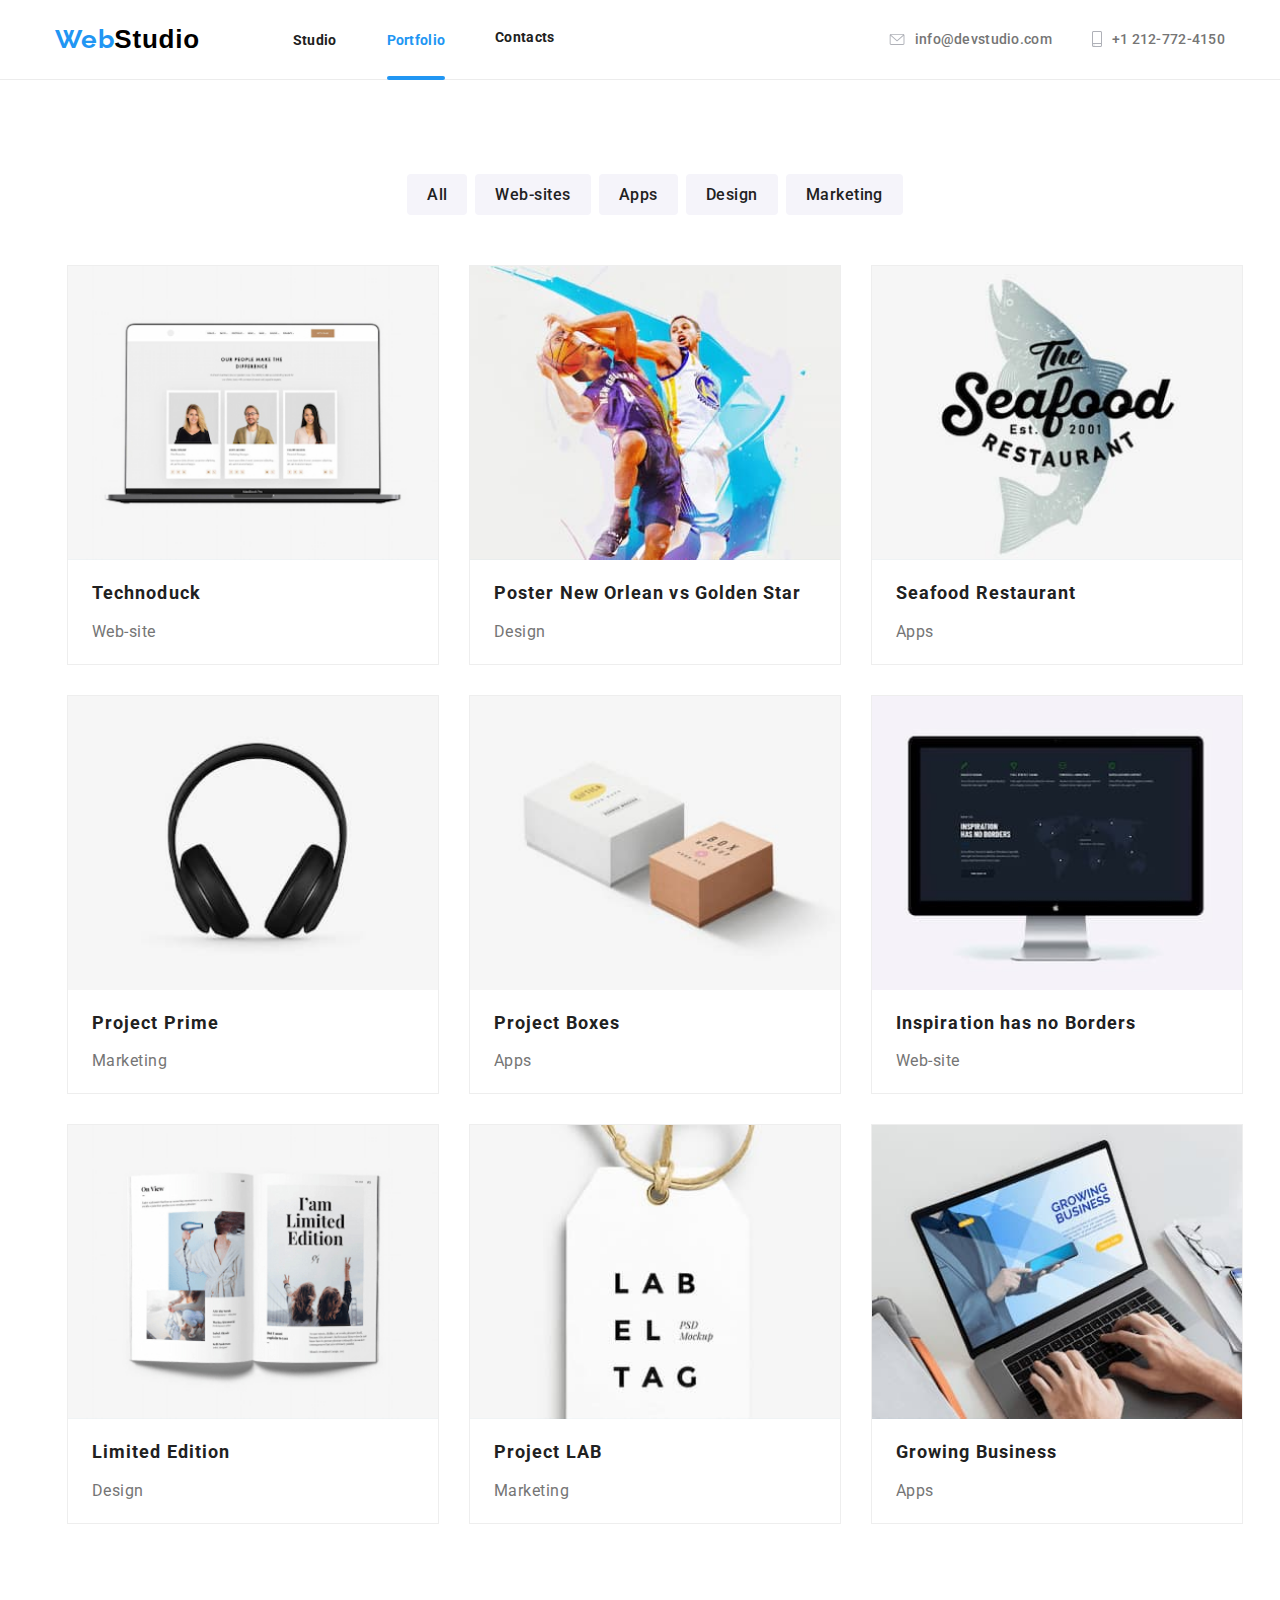
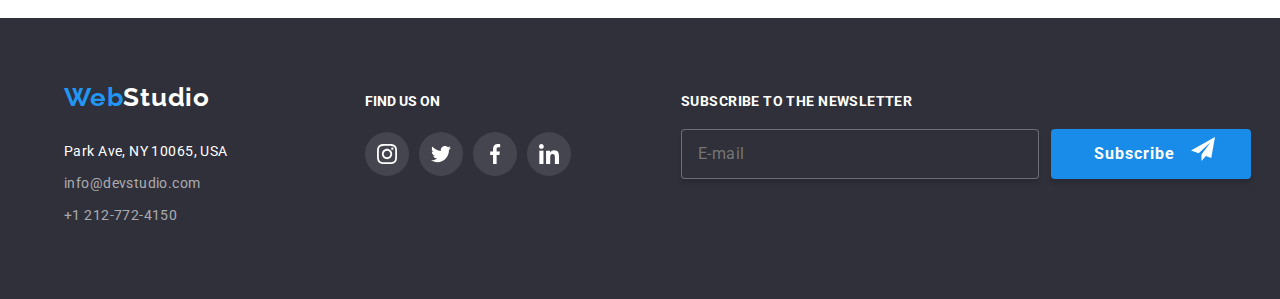
==== commit 21383b39: "-" ====
--- a/portfolio.html
+++ b/portfolio.html
@@ -2,9 +2,7 @@
 <html lang="en">
   <head>
     <meta charset="UTF-8" />
-    <meta
-      name="portfolio"
-      content="WebStudio for business, initial-scale=1.0"/>
+    <meta name="viewport" content="width=device-width" initial-scale="1"/>
     <title>Portfolio</title>
     <link
       rel="stylesheet"
--- a/css/styles.css
+++ b/css/styles.css
@@ -25,6 +25,26 @@
   height: auto;
 }
 
+@media screen and (min-width:428px) {
+  .top-navigation {
+    display: none;
+  }
+
+  .nav-contact {
+    display: none;
+  }
+
+  .nav-contact-email {
+    display: none;
+  }
+
+  body {
+    display: flex;
+    flex-direction: column;
+  }
+
+}
+
 /*mobile*/
 @media screen and (min-width:428px) {
   body {
@@ -123,14 +143,16 @@
     transition: 250ms cubic-bezier(0.4, 0, 0.2, 1);
   }
 
+  .global-header :nth-child(3) {
+    display: none;
+  }
+
   .global-header {
     display: flex;
     width: 100%;
-    padding: 15px;
+    padding: 10px 15px;
     align-content: center;
   }
-
-
 
   .top-navigation {
     display: none;
@@ -143,32 +165,6 @@
   .nav-contact-email {
     display: none;
   }
-
-  /*
-.logo-mobile {
-  display: flex;
-  padding: 10px 16px;
-  display: flex;
-  justify-content: space-between;
-  align-items: center;
-}
-
-.logo-mobile :focus {
-  color: var(--text-hover-focus-color);
-}
-
-.logo-mobile :hover {
-  color: var(--text-hover-focus-color);
-  transition: 250ms cubic-bezier(0.4, 0, 0.2, 1);
-}*/
-
-  /*navigation bar*/
-
-  /*
-.global-header>:not(.logo-mobile, .menu-button) {
-  display: none;
-}*/
-
 
   header {
     width: 100vw;
@@ -324,12 +320,14 @@
     height: 120px;
     border-radius: 4px;
     background-color: var(--button-background-color);
-    margin: 0px 15px;
   }
 
   .strong-points-container {
-    display: block;
+    display: flex;
+    flex-direction: column;
     padding-top: 60px;
+    padding-left: 15px;
+    padding-right: 15px;
     gap: 30px;
   }
 
@@ -522,22 +520,24 @@
 
   /*regular customers*/
 
+  .regular-customers h2 {
+    display: flex;
+    justify-content: center;
+    padding-top: 60px;
+    padding-bottom: 30px;
+  }
+
   .regular-customers {
     align-content: center;
-    display: grid;
-  }
-
-  .regular-customers h2 {
-    display: flex;
-    justify-content: center;
-    padding-top: 60px;
-    padding-bottom: 30px;
+    display: flex;
+    flex-direction: column;
   }
 
   .customers {
-    display: grid;
-    align-items: center;
-    grid-template-columns: repeat(2, 1fr);
+    display: flex;
+    flex-direction: column;
+    align-items: center;
+    /* grid-template-columns: repeat(2, 1fr);*/
     gap: 30px;
     padding-left: 15px;
     padding-right: 15px;
@@ -545,6 +545,8 @@
     margin-left: auto;
     margin-right: auto;
   }
+
+
 
   .customers-logo {
     display: flex;
@@ -663,7 +665,7 @@
     flex-basis: calc((100% - 60px) / 3);
     border: 1px solid #eee;
     background-color: var(--background-color-white);
-    width: 370px;
+    width: 100%;
     cursor: pointer;
   }
 
@@ -1269,20 +1271,6 @@
   }
 }
 
-
-
-
-
-
-
-
-
-
-
-
-
-
-
 /* tablet*/
 
 @media screen and (min-width:768px) {
@@ -1312,11 +1300,13 @@
     height: 14px;
   }
 
+  .global-header :nth-child(3) {
+    display: flex;
+  }
 
   .global-header {
     width: 100vw;
-    padding-left: 15px;
-    padding-right: 15px;
+    padding: 21px 15px;
   }
 
   header {
@@ -1399,12 +1389,31 @@
     flex-direction: row;
     flex-wrap: wrap;
     gap: 30px;
+    justify-content: center;
   }
 
   .customers {
     display: flex;
     gap: 30px;
     flex-wrap: wrap;
+  }
+
+
+  .regular-customers {
+    align-content: center;
+    display: grid;
+  }
+
+  .customers {
+    display: grid;
+    align-items: center;
+    grid-template-columns: repeat(2, 1fr);
+    gap: 30px;
+    padding-left: 15px;
+    padding-right: 15px;
+    padding-bottom: 60px;
+    margin-left: auto;
+    margin-right: auto;
   }
 
   .customers-logo {
@@ -1412,10 +1421,9 @@
     height: 92px;
   }
 
-
   .first-part-footer {
-    display: grid;
-    grid-template-columns: repeat(2, 1fr);
+    display: flex;
+    flex-direction: row;
     gap: 165px;
   }
 
@@ -1449,23 +1457,6 @@
 }
 
 
-
-
-
-
-
-
-
-
-
-
-
-
-
-
-
-
-
 /* desktop */
 
 @media screen and (min-width:1158px) {
@@ -1496,15 +1487,6 @@
     display: contents;
   }
 
-  /*
-  .global-header>:not(.logo-mobile) {
-    display: flex;
-  }
-
-  .logo-mobile {
-    display: none;
-  }
-*/
   .first-word,
   .second-word,
   .third-word {
@@ -1606,6 +1588,7 @@
 
   .strong-points-container {
     display: flex;
+    flex-direction: row;
     margin: auto;
     width: 1170px;
     padding-top: 94px;
@@ -1658,6 +1641,7 @@
 
   .customers {
     display: flex;
+    flex-direction: row;
     justify-content: center;
     gap: 30px;
     padding-bottom: 0;
@@ -1756,4 +1740,41 @@
     align-items: center;
     width: 1200px;
   }
+}
+
+@media (min-device-pixel-ratio: 2),
+(-webkit-min-device-pixel-ratio: 2),
+(min-resolution: 192dpi),
+(min-resolution: 2dppx),
+(min-width: 1158px) {
+  .title-section {
+    background: linear-gradient(rgba(47, 48, 58, 0.4), rgba(47, 48, 58, 0.4)),
+      url(../images/bg-h1-image.jpg) no-repeat rgba(47, 48, 58, 1);
+    background-size: cover;
+  }
+}
+
+
+@media (min-device-pixel-ratio: 2),
+(-webkit-min-device-pixel-ratio: 2),
+(min-resolution: 192dpi),
+(min-resolution: 2dppx),
+(min-width: 768px) and (max-width: 1157px) {
+  .title-section {
+    background: linear-gradient(rgba(47, 48, 58, 0.4), rgba(47, 48, 58, 0.4)),
+      url(../images/Header-tablet.jpg) no-repeat rgba(47, 48, 58, 1);
+    background-size: cover;
+  }
+}
+
+@media (min-device-pixel-ratio: 2),
+(-webkit-min-device-pixel-ratio: 2),
+(min-resolution: 192dpi),
+(min-resolution: 2dppx),
+(max-width: 767px) {
+  .title-section {
+    background: linear-gradient(rgba(47, 48, 58, 0.4), rgba(47, 48, 58, 0.4)),
+      url(../images/Header-mobile.jpg) no-repeat rgba(47, 48, 58, 1);
+    background-size: cover;
+  }
 }--- a/css/styles.css
+++ b/css/styles.css
@@ -25,6 +25,26 @@
   height: auto;
 }
 
+@media screen and (min-width:428px) {
+  .top-navigation {
+    display: none;
+  }
+
+  .nav-contact {
+    display: none;
+  }
+
+  .nav-contact-email {
+    display: none;
+  }
+
+  body {
+    display: flex;
+    flex-direction: column;
+  }
+
+}
+
 /*mobile*/
 @media screen and (min-width:428px) {
   body {
@@ -123,14 +143,16 @@
     transition: 250ms cubic-bezier(0.4, 0, 0.2, 1);
   }
 
+  .global-header :nth-child(3) {
+    display: none;
+  }
+
   .global-header {
     display: flex;
     width: 100%;
-    padding: 15px;
+    padding: 10px 15px;
     align-content: center;
   }
-
-
 
   .top-navigation {
     display: none;
@@ -143,32 +165,6 @@
   .nav-contact-email {
     display: none;
   }
-
-  /*
-.logo-mobile {
-  display: flex;
-  padding: 10px 16px;
-  display: flex;
-  justify-content: space-between;
-  align-items: center;
-}
-
-.logo-mobile :focus {
-  color: var(--text-hover-focus-color);
-}
-
-.logo-mobile :hover {
-  color: var(--text-hover-focus-color);
-  transition: 250ms cubic-bezier(0.4, 0, 0.2, 1);
-}*/
-
-  /*navigation bar*/
-
-  /*
-.global-header>:not(.logo-mobile, .menu-button) {
-  display: none;
-}*/
-
 
   header {
     width: 100vw;
@@ -324,12 +320,14 @@
     height: 120px;
     border-radius: 4px;
     background-color: var(--button-background-color);
-    margin: 0px 15px;
   }
 
   .strong-points-container {
-    display: block;
+    display: flex;
+    flex-direction: column;
     padding-top: 60px;
+    padding-left: 15px;
+    padding-right: 15px;
     gap: 30px;
   }
 
@@ -522,22 +520,24 @@
 
   /*regular customers*/
 
+  .regular-customers h2 {
+    display: flex;
+    justify-content: center;
+    padding-top: 60px;
+    padding-bottom: 30px;
+  }
+
   .regular-customers {
     align-content: center;
-    display: grid;
-  }
-
-  .regular-customers h2 {
-    display: flex;
-    justify-content: center;
-    padding-top: 60px;
-    padding-bottom: 30px;
+    display: flex;
+    flex-direction: column;
   }
 
   .customers {
-    display: grid;
-    align-items: center;
-    grid-template-columns: repeat(2, 1fr);
+    display: flex;
+    flex-direction: column;
+    align-items: center;
+    /* grid-template-columns: repeat(2, 1fr);*/
     gap: 30px;
     padding-left: 15px;
     padding-right: 15px;
@@ -545,6 +545,8 @@
     margin-left: auto;
     margin-right: auto;
   }
+
+
 
   .customers-logo {
     display: flex;
@@ -663,7 +665,7 @@
     flex-basis: calc((100% - 60px) / 3);
     border: 1px solid #eee;
     background-color: var(--background-color-white);
-    width: 370px;
+    width: 100%;
     cursor: pointer;
   }
 
@@ -1269,20 +1271,6 @@
   }
 }
 
-
-
-
-
-
-
-
-
-
-
-
-
-
-
 /* tablet*/
 
 @media screen and (min-width:768px) {
@@ -1312,11 +1300,13 @@
     height: 14px;
   }
 
+  .global-header :nth-child(3) {
+    display: flex;
+  }
 
   .global-header {
     width: 100vw;
-    padding-left: 15px;
-    padding-right: 15px;
+    padding: 21px 15px;
   }
 
   header {
@@ -1399,12 +1389,31 @@
     flex-direction: row;
     flex-wrap: wrap;
     gap: 30px;
+    justify-content: center;
   }
 
   .customers {
     display: flex;
     gap: 30px;
     flex-wrap: wrap;
+  }
+
+
+  .regular-customers {
+    align-content: center;
+    display: grid;
+  }
+
+  .customers {
+    display: grid;
+    align-items: center;
+    grid-template-columns: repeat(2, 1fr);
+    gap: 30px;
+    padding-left: 15px;
+    padding-right: 15px;
+    padding-bottom: 60px;
+    margin-left: auto;
+    margin-right: auto;
   }
 
   .customers-logo {
@@ -1412,10 +1421,9 @@
     height: 92px;
   }
 
-
   .first-part-footer {
-    display: grid;
-    grid-template-columns: repeat(2, 1fr);
+    display: flex;
+    flex-direction: row;
     gap: 165px;
   }
 
@@ -1449,23 +1457,6 @@
 }
 
 
-
-
-
-
-
-
-
-
-
-
-
-
-
-
-
-
-
 /* desktop */
 
 @media screen and (min-width:1158px) {
@@ -1496,15 +1487,6 @@
     display: contents;
   }
 
-  /*
-  .global-header>:not(.logo-mobile) {
-    display: flex;
-  }
-
-  .logo-mobile {
-    display: none;
-  }
-*/
   .first-word,
   .second-word,
   .third-word {
@@ -1606,6 +1588,7 @@
 
   .strong-points-container {
     display: flex;
+    flex-direction: row;
     margin: auto;
     width: 1170px;
     padding-top: 94px;
@@ -1658,6 +1641,7 @@
 
   .customers {
     display: flex;
+    flex-direction: row;
     justify-content: center;
     gap: 30px;
     padding-bottom: 0;
@@ -1756,4 +1740,41 @@
     align-items: center;
     width: 1200px;
   }
+}
+
+@media (min-device-pixel-ratio: 2),
+(-webkit-min-device-pixel-ratio: 2),
+(min-resolution: 192dpi),
+(min-resolution: 2dppx),
+(min-width: 1158px) {
+  .title-section {
+    background: linear-gradient(rgba(47, 48, 58, 0.4), rgba(47, 48, 58, 0.4)),
+      url(../images/bg-h1-image.jpg) no-repeat rgba(47, 48, 58, 1);
+    background-size: cover;
+  }
+}
+
+
+@media (min-device-pixel-ratio: 2),
+(-webkit-min-device-pixel-ratio: 2),
+(min-resolution: 192dpi),
+(min-resolution: 2dppx),
+(min-width: 768px) and (max-width: 1157px) {
+  .title-section {
+    background: linear-gradient(rgba(47, 48, 58, 0.4), rgba(47, 48, 58, 0.4)),
+      url(../images/Header-tablet.jpg) no-repeat rgba(47, 48, 58, 1);
+    background-size: cover;
+  }
+}
+
+@media (min-device-pixel-ratio: 2),
+(-webkit-min-device-pixel-ratio: 2),
+(min-resolution: 192dpi),
+(min-resolution: 2dppx),
+(max-width: 767px) {
+  .title-section {
+    background: linear-gradient(rgba(47, 48, 58, 0.4), rgba(47, 48, 58, 0.4)),
+      url(../images/Header-mobile.jpg) no-repeat rgba(47, 48, 58, 1);
+    background-size: cover;
+  }
 }